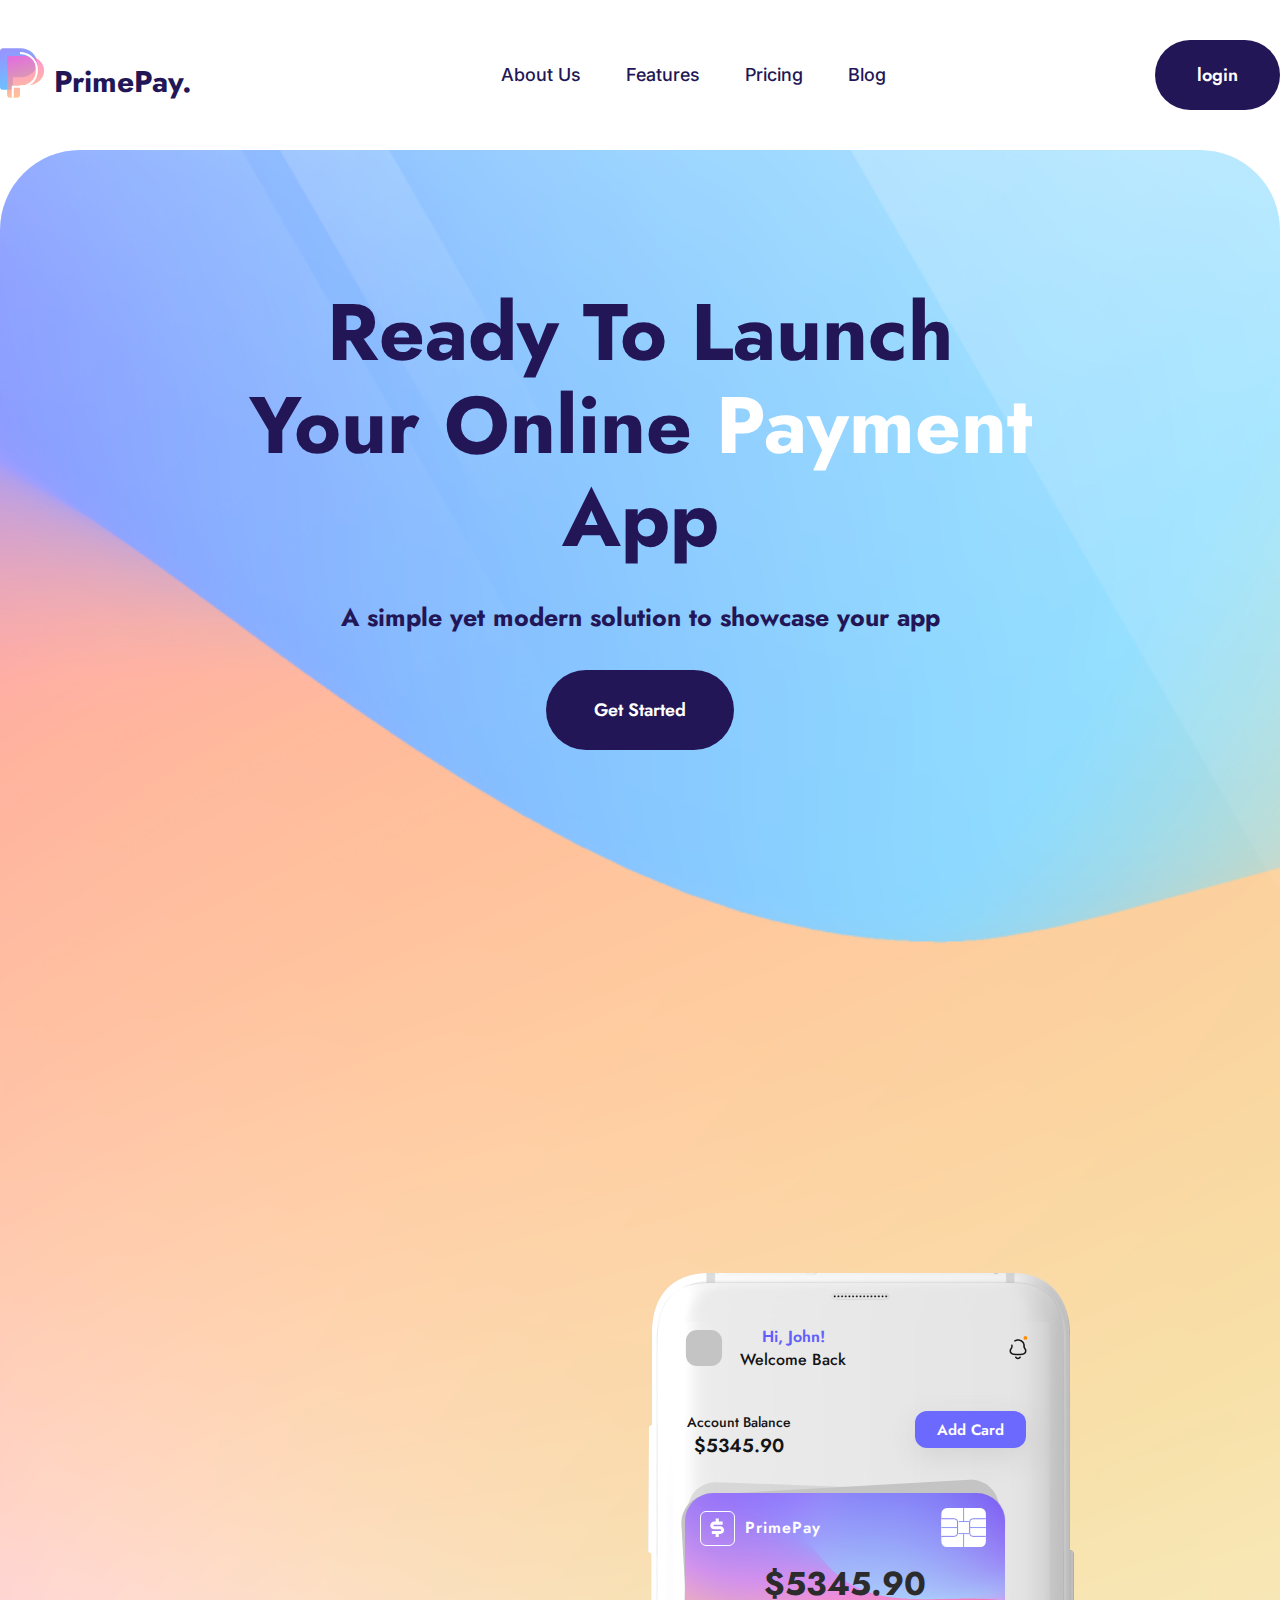
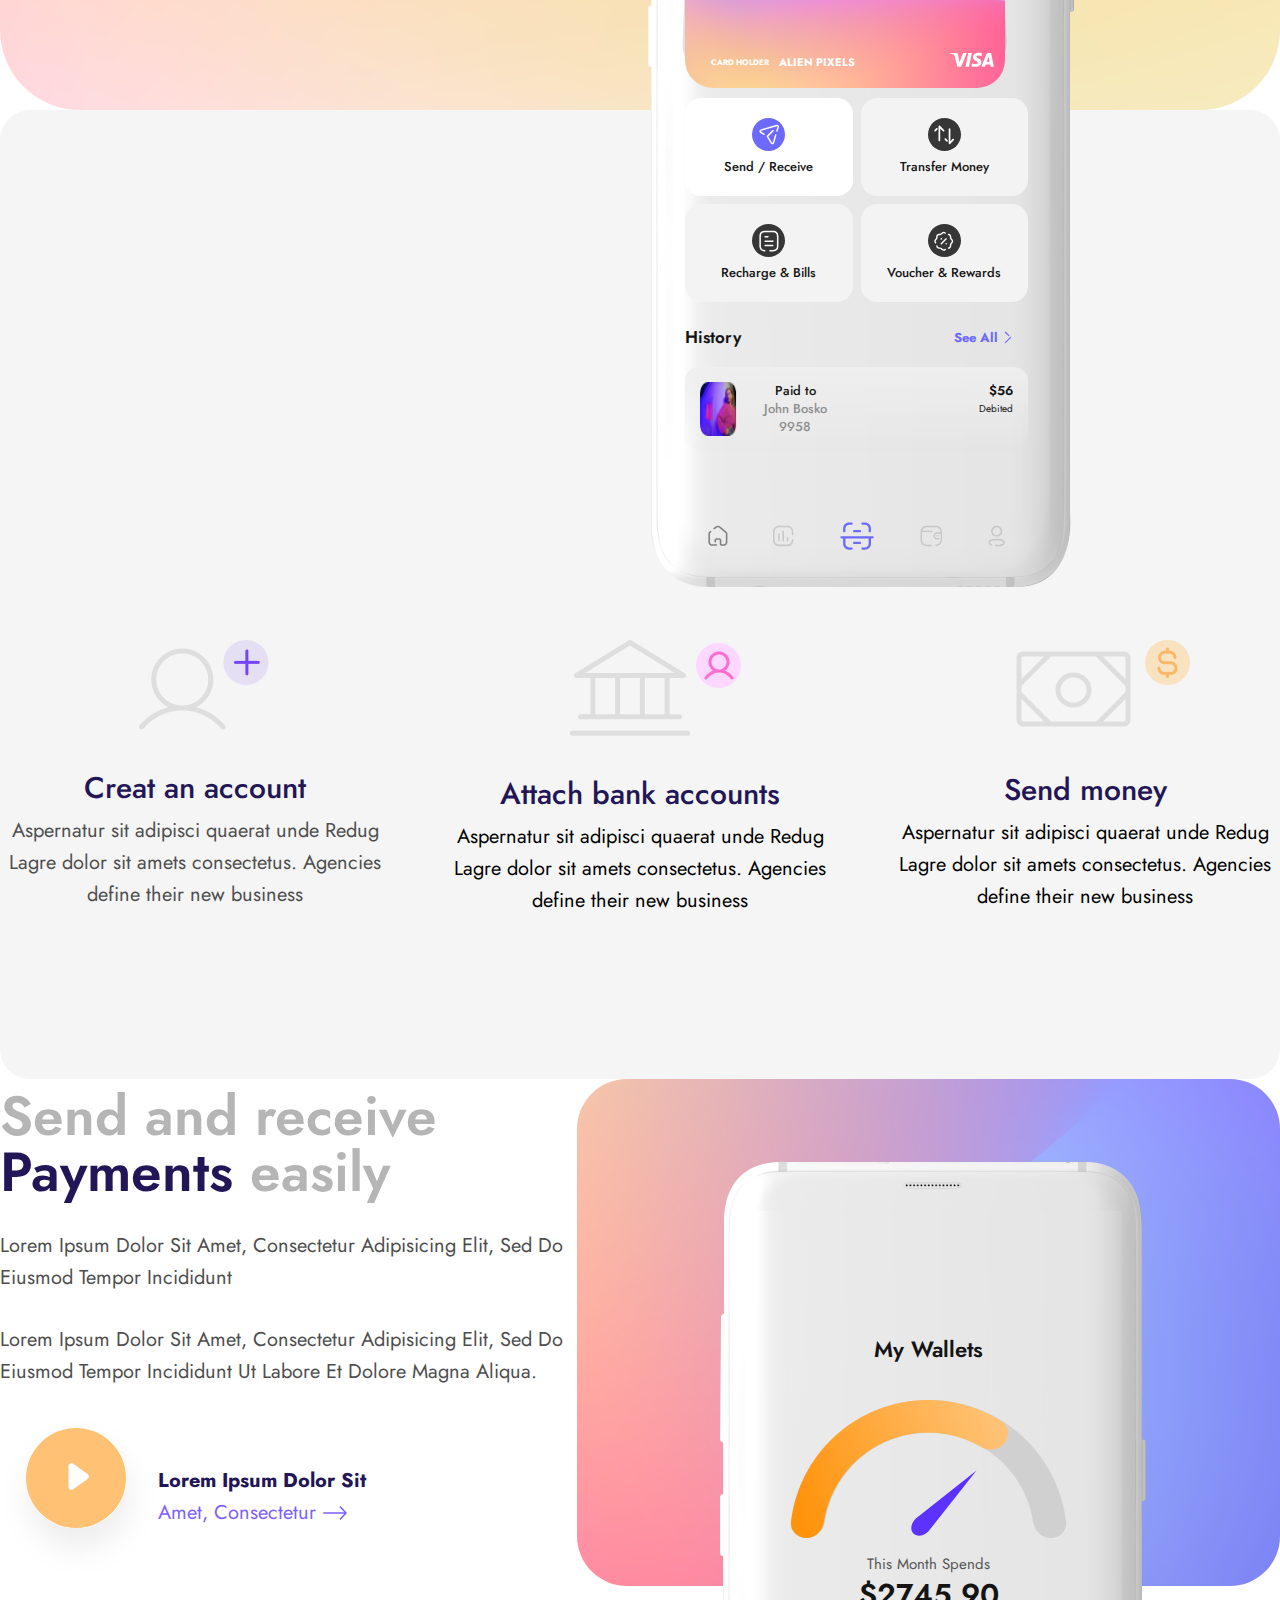
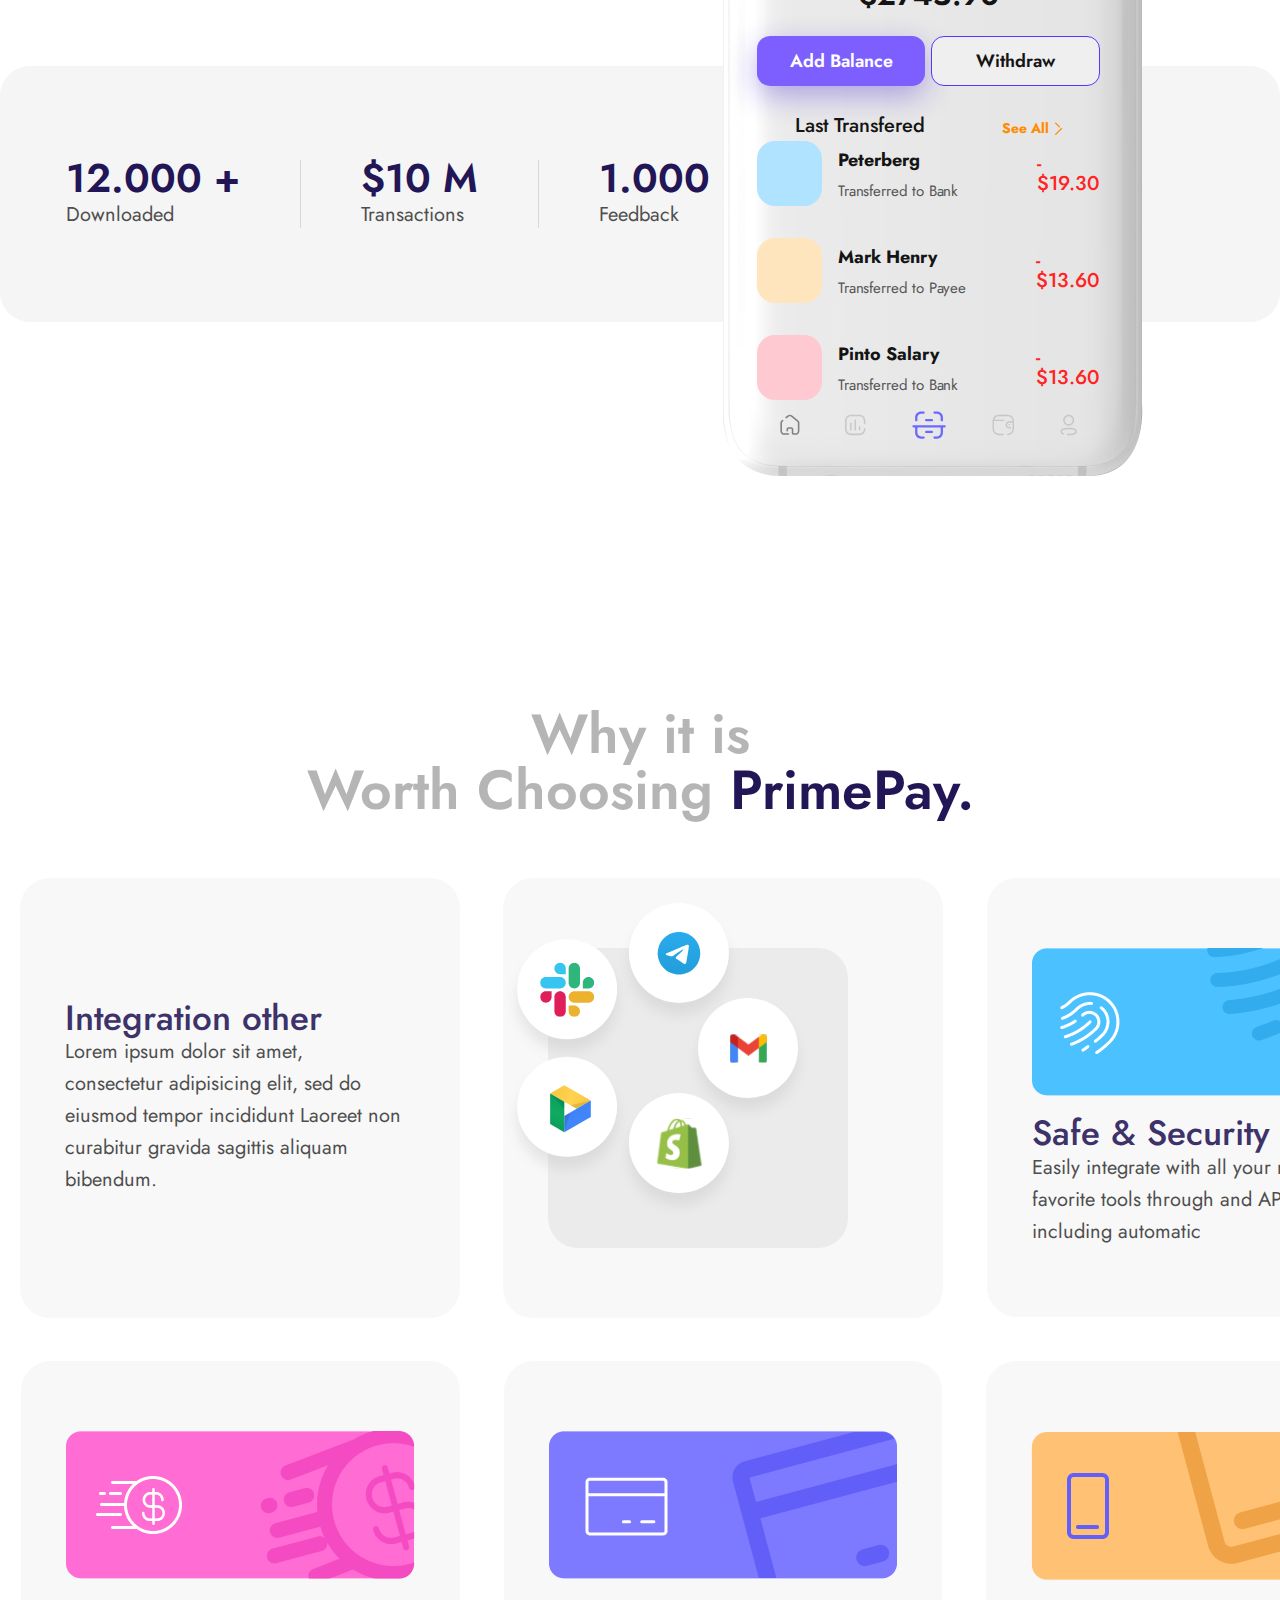
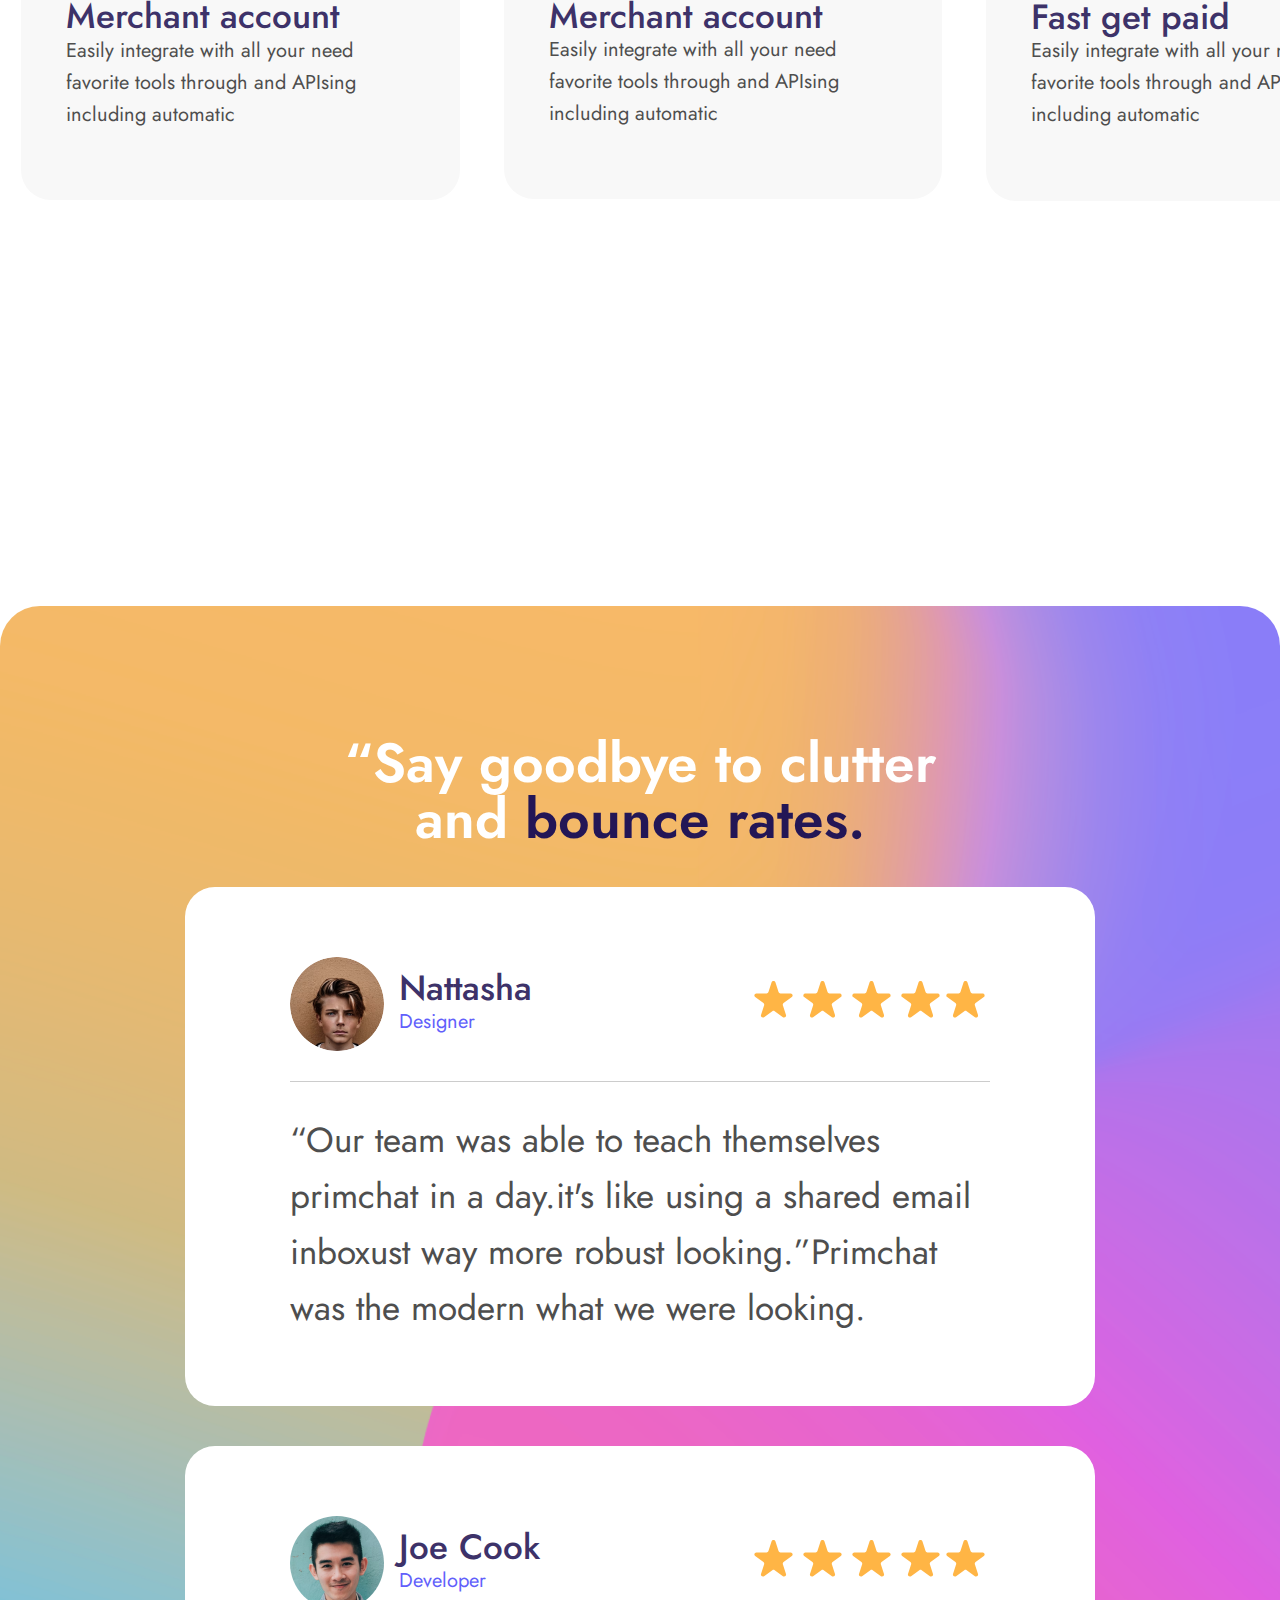
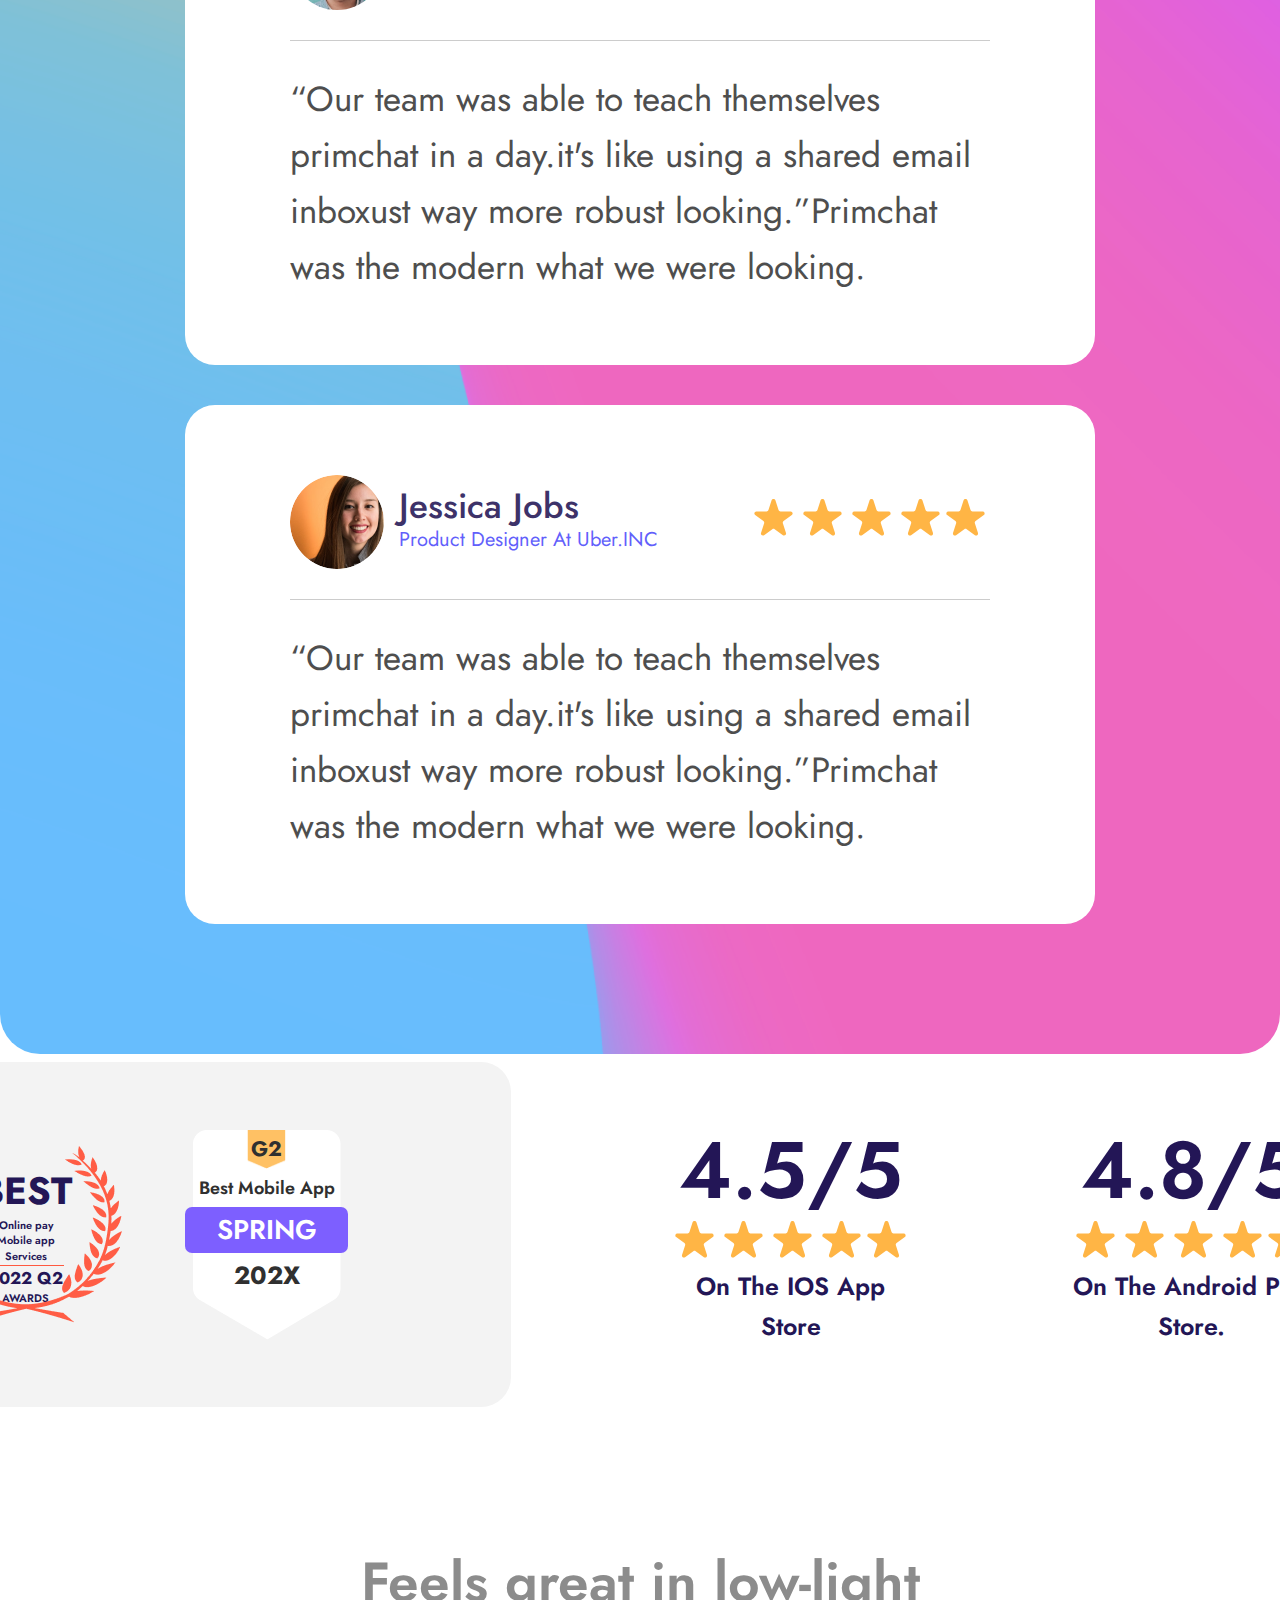
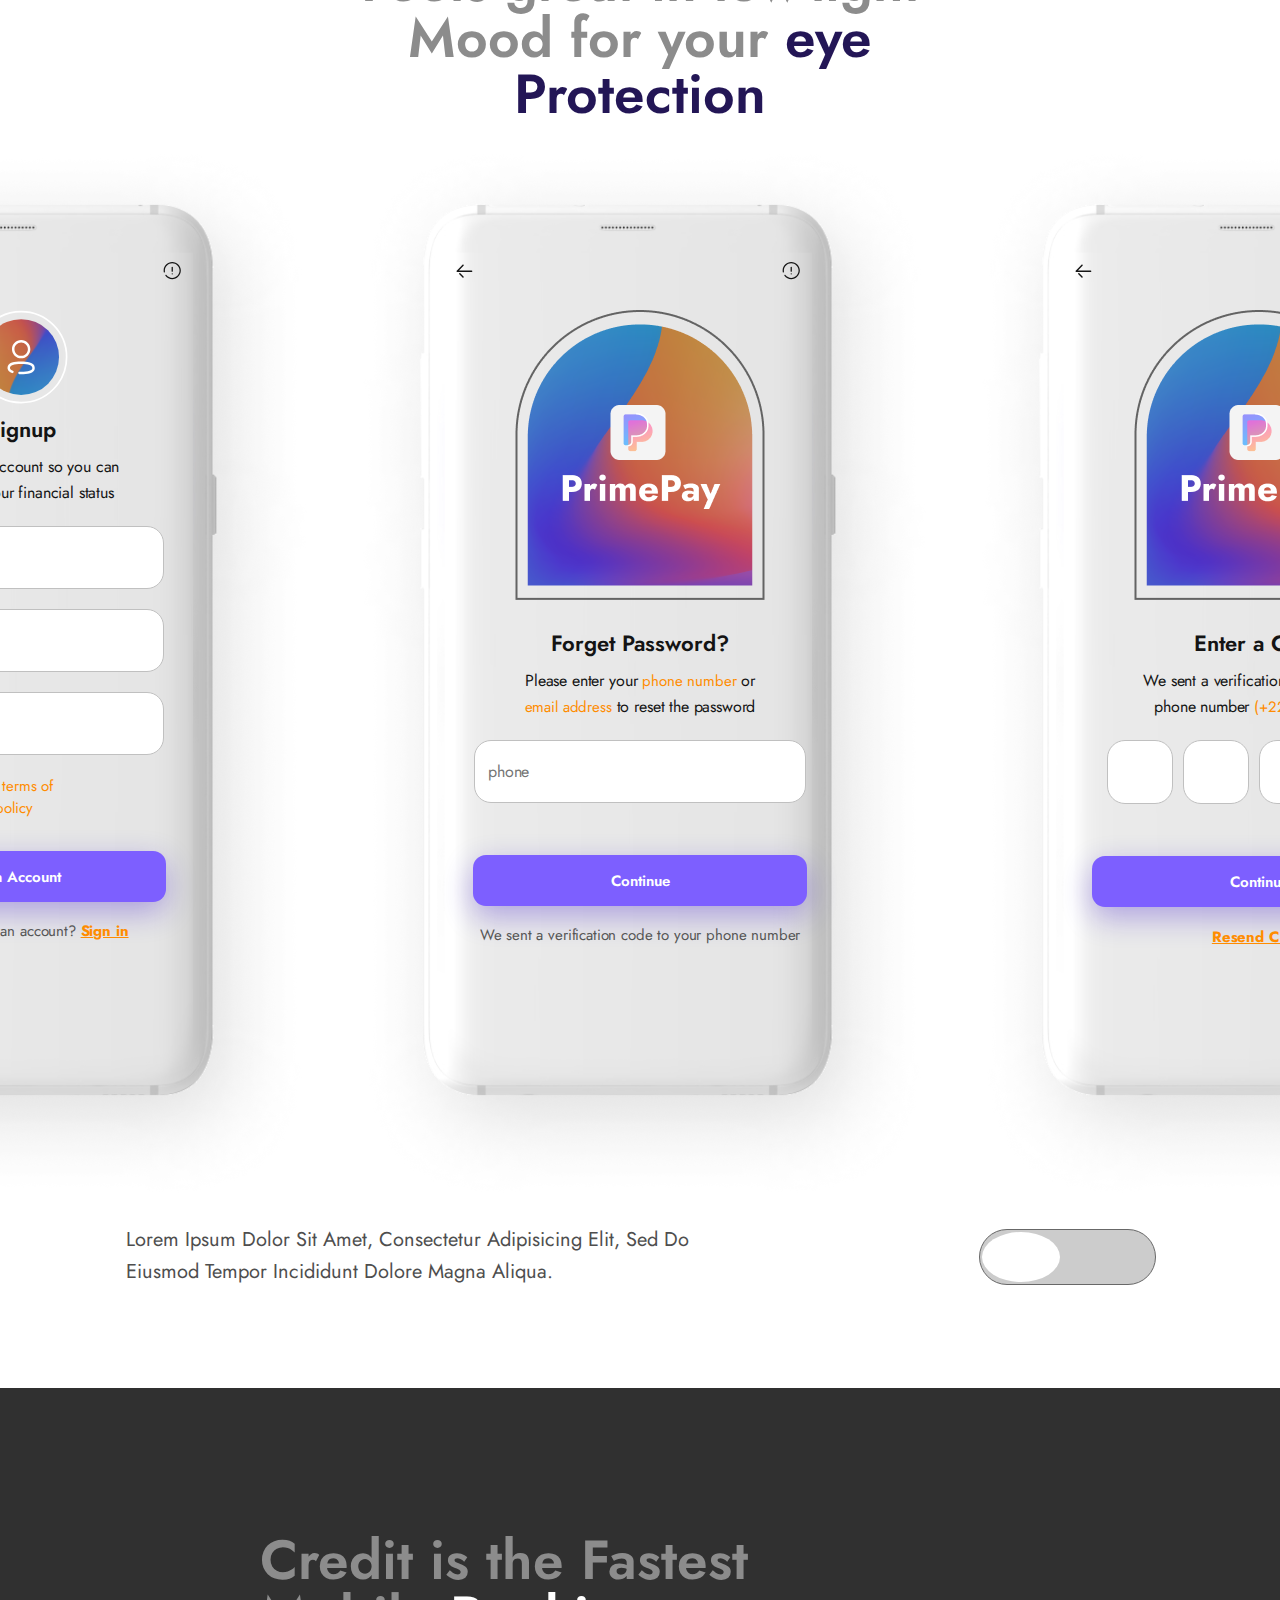
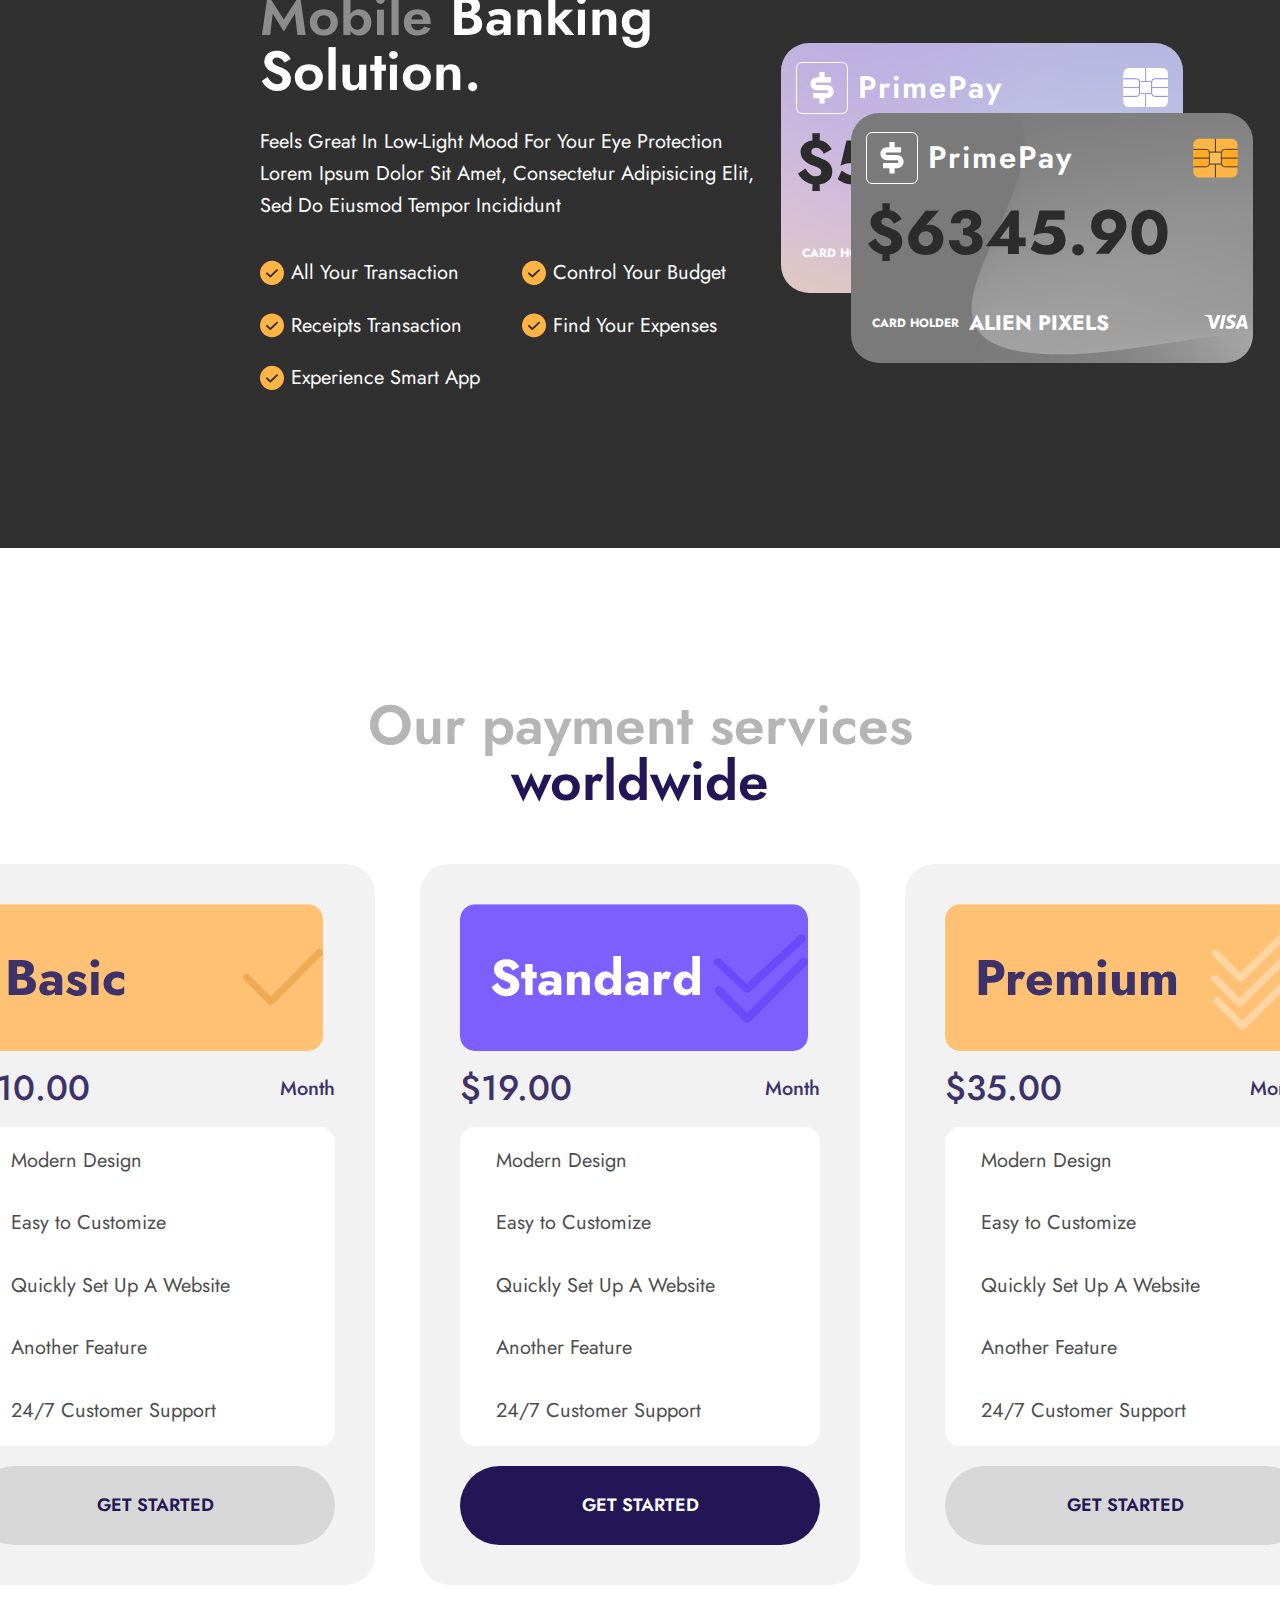
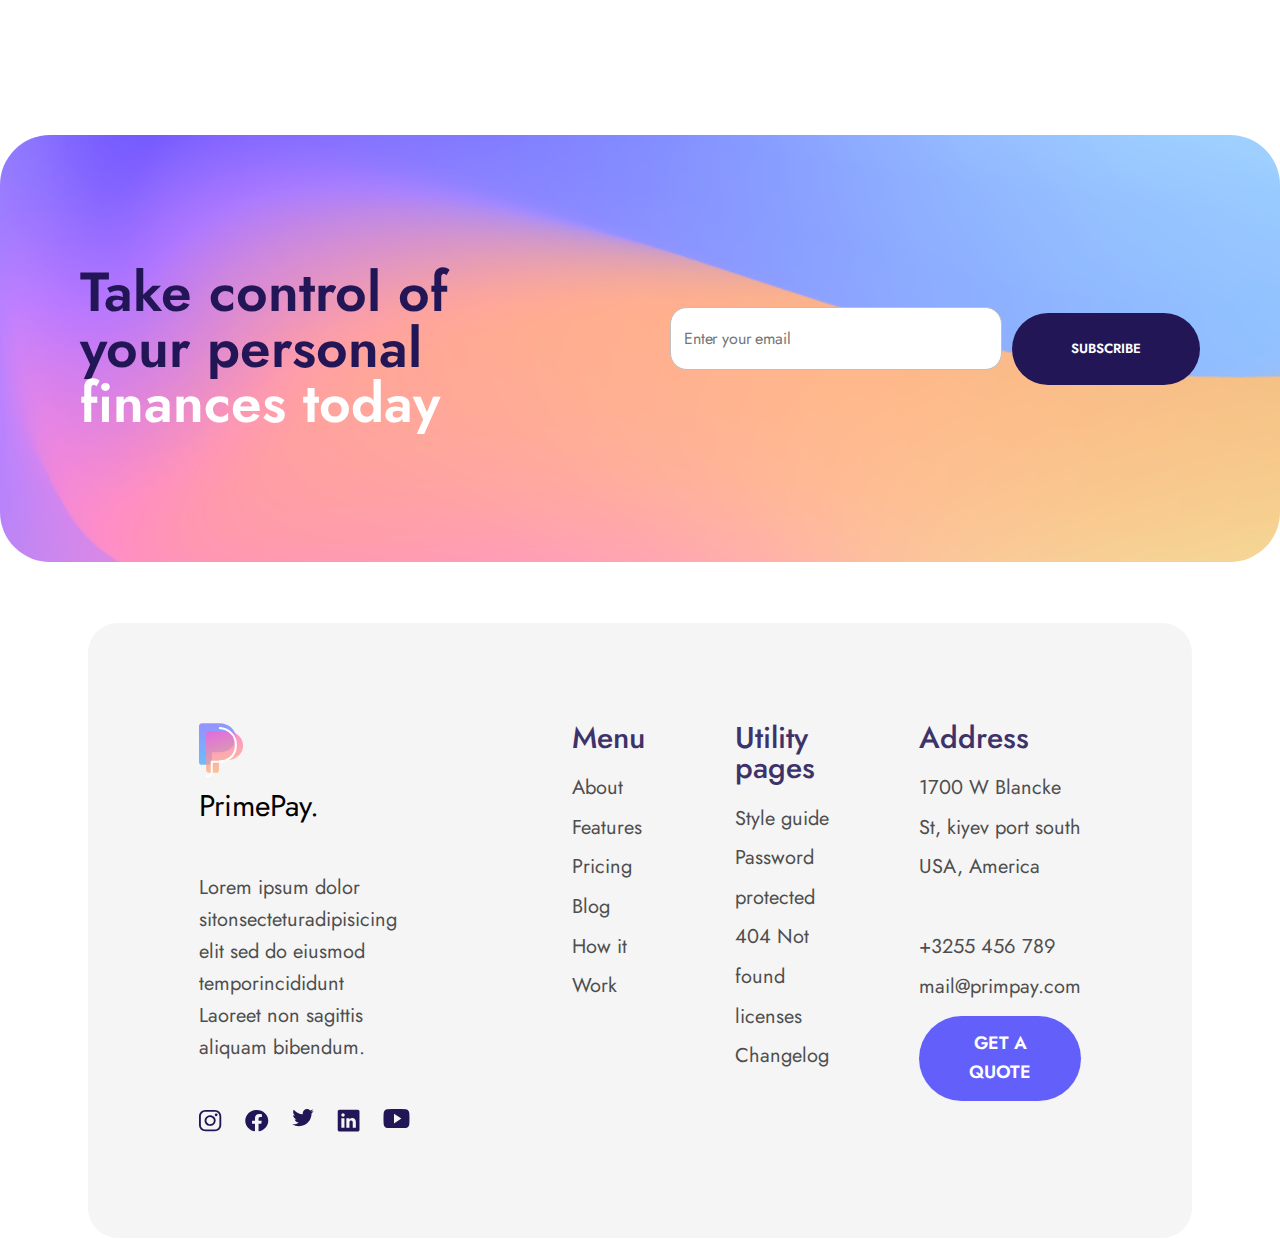
==== index.html @ 5850c101 "update website" ====
<!DOCTYPE html>
<html lang="en">
<head>
    <meta charset="UTF-8">
    <title>Title</title>
    <link href="assert/css/styleguide.css" rel="stylesheet">
    <link href="assert/css/default.css" rel="stylesheet">
    <link href="assert/css/button.css" rel="stylesheet">

    <link href="https://fonts.googleapis.com/css2?family=Jost:ital,wght@0,200;0,300;0,400;0,600;1,500&family=Open+Sans&display=swap"
          rel="stylesheet">
    <link href="https://fonts.googleapis.com/css2?family=Inter:wght@200;300;400;500;600&family=Jost:ital,wght@0,200;0,300;0,400;0,600;1,500&family=Open+Sans&display=swap"
          rel="stylesheet">
</head>
<body>

<header-labs></header-labs>
<main>
    <div class="section-start wrap-container wrap-container_lg">
        <p class="section-start-title margin_auto color_primary text_bold">Ready To Launch Your Online <span
                class="color_light">Payment</span> App</p>
        <p class="section-start-info color_primary text_bold">A simple yet modern solution to showcase your app</p>
        <button class="button_primary button_lg">Get Started</button>

        <widget-phone class="relative left_625 top_500">
            <div class="telephone-logo">
                <div class="telephone-logo-icon">
                    <img src="assert/img/User.svg">
                    <p class="telephone-name"><span class="title">Hi, John!</span>
                        <span
                                class="subtitle"> Welcome Back</span></p>
                </div>
                <img src="assert/img/Notify.svg">
            </div>
            <div class="balance">
                <div class="acc">
                    <p class="balance-name">Account Balance</p>
                    <p class="price">$5345.90</p>
                </div>
                <button class="acc-button">Add Card</button>
            </div>
            <div class="card">
                <div class="card1"></div>
                <div class="card2"></div>
                <div class="card-prime-pay">
                    <div class="logo-card">
                        <div class="logo-card-active">
                            <div class="logo-card-border">
                                <img class="money-dollar" src="assert/img/Dollar.svg">
                            </div>
                            <p class="card-name">PrimePay</p>
                        </div>
                        <img src="assert/img/Chip.svg">
                    </div>

                    <div class="check">
                        <p class="check-money">$5345.90</p>
                    </div>
                    <div class="card-info">
                        <div class="person">
                            <p class="card-holder">Card holder</p>
                            <p class="name">Alien Pixels</p>
                        </div>
                        <div>
                            <img src="assert/img/Logo1.svg">
                        </div>
                    </div>

                </div>
            </div>
            <div class="phone-container-action gap_8 grid">
                <div class="phone-container-action-item phone-container-action-item_active flex-column gap_7 padding_20 ">
                    <div class="phone-container-action-item-icon-wrap phone-container-action-item-icon-wrap_active">
                        <img class="phone-container-action-item-icon" src="assert/img/Icon1.svg">
                    </div>
                    <p class="phone-container-action-item-label">Send / Receive</p>
                </div>
                <div class="phone-container-action-item flex-column gap_7 padding_20">
                    <div class="phone-container-action-item-icon-wrap">
                        <img class="phone-container-action-item-icon" src="assert/img/Icon2.svg">
                    </div>
                    <p class="phone-container-action-item-label">Transfer Money</p>
                </div>
                <div class="phone-container-action-item flex-column gap_7 padding_20">
                    <div class="phone-container-action-item-icon-wrap">
                        <img class="phone-container-action-item-icon" src="assert/img/Icon3.svg">
                    </div>
                    <p class="phone-container-action-item-label">Recharge & Bills</p>
                </div>
                <div class="phone-container-action-item flex-column gap_7 padding_20">
                    <div class="phone-container-action-item-icon-wrap">
                        <img class="phone-container-action-item-icon" src="assert/img/Icon4.svg">
                    </div>
                    <p class="phone-container-action-item-label">Voucher & Rewards</p>
                </div>
            </div>
            <div class="history">
                <p class="history-title">History</p>
                <a class="history-side-label" href="#">
                    <p class="history-side-label-text">See All</p>
                    <img src="assert/img/Icon5.svg">
                </a>
            </div>
            <div class="transaction">
                <div class="transaction-list">
                    <div class="transaction-list-info">
                        <img class="transaction-list-info-ico" src="assert/img/infopay.png">
                        <div>
                            <p class="transaction-list-info-pay">Paid to</p>
                            <p class="transaction-list-info-name">John Bosko 9958</p>
                        </div>
                    </div>
                    <div class="transaction-list-pay">
                        <p class="transaction-list-pay-money">$56</p>
                        <p class="transaction-list-pay-debited">Debited</p>
                    </div>
                </div>

            </div>
        </widget-phone>

        <div class="HIDE">
            <div class="money">
                <img src="assert/img/money.png">
            </div>
            <div class="money-card">
                <img src="assert/img/Icon1.png">
            </div>
            <div class="money-card-message">
                <img src="assert/img/Icon2.png">
            </div>

            <div class="telephone">


                <div class="phone-menu">
                    <a class="phone-menu-icon" href="#">
                        <img class="icon" src="assert/img/Icon10.svg">
                    </a>
                    <a class="phone-menu-icon" href="#">
                        <img class="icon" src="assert/img/Icon9.svg">
                    </a>
                    <a class="phone-menu-icon" href="#">
                        <img class="icon" src="assert/img/Icon8.svg">
                    </a>
                    <a class="phone-menu-icon" href="#">
                        <img class="icon" src="assert/img/Icon7.svg">
                    </a>
                    <a class="phone-menu-icon" href="#">
                        <img class="icon" src="assert/img/Icon6.svg">
                    </a>

                </div>
            </div>
        </div>

    </div>
    <div class="section-how-we-work wrap-container wrap-container_lg flex gap_55">
        <div class="section-how-we-work-card">
            <img alt="card-icon" src="assert/img/Icon3.png">
            <p class="section-how-we-work-card-title color_primary">Creat an account</p>
            <p class="section-how-we-work-card-info color_gray">Aspernatur sit adipisci quaerat unde Redug Lagre dolor
                sit amets consectetus. Agencies
                define their new
                business</p>
        </div>
        <div class="section-how-we-work-card">
            <img alt="card-icon" src="assert/img/Icon4.png">
            <p class="section-how-we-work-card-title color_primary">Attach bank accounts</p>
            <p class="section-how-we-work-card-info">Aspernatur sit adipisci quaerat unde Redug Lagre dolor sit amets
                consectetus. Agencies
                define their new
                business</p>
        </div>
        <div class="section-how-we-work-card">
            <img alt="card-icon" src="assert/img/Icon5.png">
            <p class="section-how-we-work-card-title color_primary">Send money</p>
            <p class="section-how-we-work-card-info">Aspernatur sit adipisci quaerat unde Redug Lagre dolor sit amets
                consectetus. Agencies
                define their new
                business</p>
        </div>
    </div>


    <div class="content">
        <div class="content-text">
            <p class="context-logo">
                Send and receive <span class="title1">Payments </span> easily
            </p>
            <p class="content-info1">
                Lorem ipsum dolor sit amet, consectetur adipisicing elit, sed do eiusmod tempor incididunt
            </p>
            <p class="content-info1">
                Lorem ipsum dolor sit amet, consectetur adipisicing elit, sed do eiusmod tempor incididunt ut labore et
                dolore magna aliqua.
            </p>
            <div class="content-video">
                <img src="assert/img/PlayButton.svg">
                <div class="content-video-text">
                    <p class="content-video-logo">Lorem ipsum dolor sit</p>
                    <a class="content-video-go" href="#">Amet, consectetur
                        <img src="assert/img/Vector.svg">
                    </a>
                </div>
            </div>


        </div>
        <div class="content-bg">
            <img class="content-bg-fon" src="assert/img/Photo.png">
            <widget-phone class="absolute top_60">
                <p class="telephone1-logo">My Wallets</p>
                <div class="schedule">
                    <img class="graph-bottom" src="assert/img/Ellipse1.png">
                    <img class="graph-top" src="assert/img/Ellipse2.png">
                    <img class="graph-arrow" src="assert/img/Ellipse3.svg">

                </div>
                <div class="text-schedule">
                    <p class="schedule-logo">This Month Spends</p>
                    <p class="schedule-money">$2745.90</p>
                </div>
                <div class="schedule-button">
                    <button class="transfer">Add Balance</button>
                    <button class="refund">Withdraw</button>
                </div>
                <div class="history1">
                    <p class="history-title1">Last Transfered</p>
                    <a class="history-side-label1" href="#">
                        <p class="history-side-label-text1">See All</p>
                        <img src="assert/img/Icon12.svg">
                    </a>
                </div>
                <div class="flex-column gap_32">
                    <widget-phone-transfer color="#AFE3FF" price="- $19.30" target="Peterberg"
                                           type="Transferred to Bank"></widget-phone-transfer>
                    <widget-phone-transfer color="#FFE5BD" price="- $13.60" target="Mark Henry"
                                           type="Transferred to  Payee"></widget-phone-transfer>
                    <widget-phone-transfer color="#FFC9D2" price="- $13.60" target="Pinto Salary"
                                           type="Transferred to Bank"></widget-phone-transfer>
                </div>
            </widget-phone>


        </div>

    </div>
    <div class="leveling">
        <div class="info-player">
            <div class="info-player-number">
                <p class="downloaded">12.000 +</p>
                <p class="downloaded-info">Downloaded</p>
            </div>
            <div class="vl"></div>
            <div class="info-player-number">
                <p class="downloaded">$10 M</p>
                <p class="downloaded-info">Transactions</p>
            </div>
            <div class="vl"></div>
            <div class="info-player-number">
                <p class="downloaded">1.000 +</p>
                <p class="downloaded-info">Feedback</p>
            </div>
        </div>
    </div>
    <div class="answers">
        <p class="answers-logo">Why it is <br>Worth Choosing <span class="title1"> PrimePay.</span></p>
        <div class="container1">
            <div class="container1-block">
                <p class="container1-block1-logo text_lg">Integration other</p>
                <p class="container1-block1-text">Lorem ipsum dolor sit amet, consectetur adipisicing elit, sed do
                    eiusmod
                    tempor incididunt Laoreet non curabitur gravida sagittis aliquam bibendum.</p>
            </div>
            <div class="container1-block">
                <div class="circular-menu">
                    <a class="circular-menu-item" href="#"><img src="assert/img/mail.svg"></a>
                    <a class="circular-menu-item" href="#"><img src="assert/img/playmarket.svg"></a>
                    <a class="circular-menu-item" href="#"><img src="assert/img/google.svg"></a>
                    <a class="circular-menu-item" href="#"><img src="assert/img/slack.svg"></a>
                    <a class="circular-menu-item" href="#"><img src="assert/img/telegram.svg"></a>
                </div>
            </div>

            <worth-primepay name="Safe & Security" text="Easily integrate with all your need favorite tools through and
                        APIsing
                        including automatic" img="assert/img/Image1.png"></worth-primepay>
            <worth-primepay name="Merchant account" text="Easily integrate with all your need favorite tools through and
                        APIsing
                        including automatic"  img="assert/img/Image2.png"></worth-primepay>
            <worth-primepay name="Merchant account" text="Easily integrate with all your need favorite tools through and
                        APIsing
                        including automatic"  img="assert/img/Image3.png"></worth-primepay>

            <worth-primepay name="Fast get paid" text="Easily integrate with all your need favorite tools through and
                        APIsing
                        including automatic"  img="assert/img/Image4.png"></worth-primepay>
        </div>
    </div>

    <div class="testimonial">
        <p class="testimonial-text">“Say goodbye to clutter and <span class="title1">bounce rates.</span></p>
        <widget-comment fam="Designer" name="Nattasha" img="assert/img/avatar1.png"
                 text="“Our team was able to teach themselves primchat in a day.it's like using a shared email inboxust way more robust looking.”Primchat was the modern what we were looking."></widget-comment>
        <widget-comment fam="Developer" name="Joe Cook" img="assert/img/avatar2.png"
                 text="“Our team was able to teach themselves primchat in a day.it's like using a shared email inboxust way more robust looking.”Primchat was the modern what we were looking."></widget-comment>
        <widget-comment fam="Product Designer at Uber.INC" name="Jessica Jobs" img="assert/img/avatar3.png"
                 text="“Our team was able to teach themselves primchat in a day.it's like using a shared email inboxust way more robust looking.”Primchat was the modern what we were looking."></widget-comment>
    </div>
    <div class="awards-star1">
        <div class="awards1">
            <div class="awards-star-best">
                <img class="awards-img1" src="assert/img/awards.png">

                <p class="awards-text-logo">Best</p>
                <p class="awards-text-info">Online pay <br> Mobile app Services</p>
                <div class="horizontal-line-awards"></div>
                <p class="awards-best">2022 Q2 </p>
                <p class="awards-best-year">Awards</p>
            </div>
            <div class="awards2">
                <img class="awards-img2" src="assert/img/awards-star.png">
                <div class="awards-text-position">
                    <div class="awards-img-position">
                        <img class="low-awards-star-img" src="assert/img/low-awards-star.png">
                        <p class="low-awards-star-text">G2</p>
                    </div>

                    <p class="awards-text">Best Mobile app</p>
                    <button class="awards-button">Spring</button>
                    <p class="awards-year">202X</p>
                </div>

            </div>
        </div>
        <div class="awards-star1">
            <div class="awards-rating1">
                <p class="rating">4.5/5</p>
                <img src="assert/img/star.svg">
                <p class="for-phone">On the iOS App Store</p>
            </div>
            <div class="awards-rating1">
                <p class="rating">4.8/5</p>
                <img src="assert/img/star.svg">
                <p class="for-phone">On the Android Play Store.</p>
            </div>
        </div>

    </div>

    <div class="registration">

        <p class="registration-logo">Feels great in low-light Mood for your <span class="title1">eye Protection</span>
        </p>
        <div class="registration-main">
            <div class="telephone2">
                <div class="telephone2-header">
                    <img src="assert/img/back-arrow.svg">
                    <img src="assert/img/help.svg">
                </div>
                <div class="telephone2-logo">
                    <img class="telephone2-logo-photo" src="assert/img/registration-logo.svg">
                    <p class="telephone2-logo-name">Signup</p>
                    <p class="telephone2-logo-text">Create an account so you can manage your financial status</p>
                </div>
                <div class="registration-container">
                    <input class="registration-password" id="username" name="username" required type="text" placeholder="Username">
                </div>

                <div class="registration-container">
                    <input class="registration-password" id="email" name="email" required type="email" placeholder="Email id">
                </div>

                <div class="registration-container">
                    <input class="registration-password" id="password" name="password" required type="password" placeholder="Password">
                </div>
                <div class="check-mark">

                    <div>
                        <label class = "widget-checkbox">
                            <input class="" type="checkbox">
                        </label>
                    </div>

                    <p class="checkbox-text">I hereby agree to the <span class="title2"> terms of services </span>and
                        <span
                                class="title2">privacy policy</span></p>
                </div>
                <button class="registration-button">Create an Account</button>
                <p class="registration-acc">Already have an account? <span class="title3">Sign in</span></p>
            </div>
            <div class="telephone2">
                <div class="telephone2-header">
                    <img src="assert/img/back-arrow.svg">
                    <img src="assert/img/help.svg">
                </div>
                <div class="registration-position">
                    <div class="registration-prime">
                        <img src="assert/img/registration-primepay.png">
                    </div>

                    <div class="telephone2-logo">
                        <p class="telephone2-logo-name">Forget Password?</p>
                        <p class="telephone2-logo-text">Please enter your <span class="title2"> phone number</span> or
                            <span
                                    class="title2">email address</span> to reset the password</p>
                    </div>
                    <div class="registration-container">
                        <input class="registration-password" id="phone" name="tel" required type="tel"  placeholder="phone">
                    </div>
                    <button class="registration-button">Continue</button>
                    <div class="registration-acc1-text">
                        <p class="registration-acc1">We sent a verification code to your phone
                            number</p>
                    </div>

                </div>


            </div>
            <div class="telephone2">
                <div class="telephone2-header">
                    <img src="assert/img/back-arrow.svg">
                    <img src="assert/img/help.svg">
                </div>
                <div class="registration-position">
                    <div class="registration-prime">
                        <img src="assert/img/registration-primepay.png">
                    </div>

                    <div class="telephone2-logo">
                        <p class="telephone2-logo-name">Enter a Code</p>
                        <p class="telephone2-logo-text">We sent a verification code to your phone number <span
                                class="title2"> (+22) 123 546...</span>
                    </div>
                    <div class="code-input-container">
                        <input class="code-input" maxlength="1" size="1" type="text">
                        <input class="code-input" maxlength="1" size="1" type="text">
                        <input class="code-input" maxlength="1" size="1" type="text">
                        <input class="code-input" maxlength="1" size="1" type="text">
                    </div>
                    <button class="registration-button">Continue</button>
                    <div class="registration-acc1-text">
                        <p><span class="title3">Resend Code</span></p>
                    </div>
                </div>

            </div>
        </div>
        <div class="registration-footer">
            <p class="registration-footer-text">Lorem ipsum dolor sit amet, consectetur adipisicing elit, sed do eiusmod
                tempor incididunt dolore magna aliqua.</p>
            <div class="theme-switch">
                <input id="theme-toggle" type="checkbox">
                <label for="theme-toggle"></label>
            </div>
        </div>
    </div>
    <div class="creat-card-main">

        <div class="creat-card-info">
            <p class="creat-card-info-logo">Credit is the Fastest Mobile<span class="creat-card-logo-name"> Banking Solution.</span>
            </p>
            <p class="creat-card-logo-text">Feels great in low-light Mood for your eye Protection Lorem ipsum dolor sit
                amet, consectetur adipisicing elit, sed do eiusmod tempor incididunt</p>
            <div class="card-info-like">
                <p class="card-info-like-text"><img src="./assert/img/like.svg"/>All your transaction </p>
                <p class="card-info-like-text"><img src="assert/img/like.svg"/>Control your Budget </p>
                <p class="card-info-like-text"><img src="assert/img/like.svg"/>Receipts transaction</p>
                <p class="card-info-like-text"><img src="assert/img/like.svg"/>Find your expenses</p>
                <p class="card-info-like-text"><img src="assert/img/like.svg"/>Experience Smart App</p>

            </div>
        </div>
        <div class="card-info-balance">
            <div class="card4">
                <div class="card-prime-pay1">
                    <div class="logo-card">
                        <div class="logo-card-active">
                            <div class="logo-card-border1">
                                <img class="money-dollar1" src="assert/img/Dollar.svg">
                            </div>
                            <p class="card-name1">PrimePay</p>
                        </div>
                        <img src="assert/img/Chip.svg">
                    </div>

                    <div class="check">
                        <p class="check-money1">$5345.90</p>
                    </div>
                    <div class="card-info">
                        <div class="person">
                            <p class="card-holder1">Card holder</p>
                            <p class="name1">Alien Pixels</p>
                        </div>
                        <div>
                            <img src="assert/img/Logo1.svg">
                        </div>
                    </div>

                </div>
            </div>
            <div class="card3">
                <div class="card-prime-pay2">
                    <div class="logo-card">
                        <div class="logo-card-active">
                            <div class="logo-card-border1">
                                <img class="money-dollar1" src="assert/img/Dollar.svg">
                            </div>
                            <p class="card-name1">PrimePay</p>
                        </div>
                        <img class="card-chip" src="assert/img/chip2.svg">
                    </div>

                    <div class="check">
                        <p class="check-money1">$6345.90</p>
                    </div>
                    <div class="card-info">
                        <div class="person">
                            <p class="card-holder1">Card holder</p>
                            <p class="name1">Alien Pixels</p>
                        </div>
                        <div>
                            <img src="assert/img/Logo1.svg">
                        </div>
                    </div>

                </div>
            </div>
        </div>

    </div>
    <div class="pricing">
        <p class="pricing-logo">Our payment services <span class="title1">worldwide</span></p>
        <div class="choice-pricing">
            <div class="mode">
                <div class="mode-logo">
                    <p class="mode-logo-text">Basic</p>
                    <img src="assert/img/tic1.svg">
                </div>
                <div class="mode-price">
                    <p class="mode-cost">$10.00</p>
                    <p class="mode-term">Month</p>
                </div>
                <div class="mode-catalog">
                    <p class="mode-catalog-text">Modern Design</p>
                    <p class="mode-catalog-text">Easy to Customize</p>
                    <p class="mode-catalog-text">Quickly Set Up A Website</p>
                    <p class="mode-catalog-text">Another Feature</p>
                    <p class="mode-catalog-text">24/7 Customer Support</p>
                </div>
                <button class="mode-pricing-button">Get Started</button>
            </div>
            <div class="mode">
                <div class="mode-logo1">
                    <p class="mode-logo-text2">Standard</p>

                    <img src="assert/img/tic2.svg">


                </div>
                <div class="mode-price">
                    <p class="mode-cost">$19.00</p>
                    <p class="mode-term">Month</p>
                </div>
                <div class="mode-catalog">
                    <p class="mode-catalog-text">Modern Design</p>
                    <p class="mode-catalog-text">Easy to Customize</p>
                    <p class="mode-catalog-text">Quickly Set Up A Website</p>
                    <p class="mode-catalog-text">Another Feature</p>
                    <p class="mode-catalog-text">24/7 Customer Support</p>
                </div>
                <button class="mode-pricing-button2">Get Started</button>
            </div>
            <div class="mode">
                <div class="mode-logo">
                    <p class="mode-logo-text">Premium</p>

                    <img src="assert/img/tic3.svg">


                </div>
                <div class="mode-price">
                    <p class="mode-cost">$35.00</p>
                    <p class="mode-term">Month</p>
                </div>
                <div class="mode-catalog">
                    <p class="mode-catalog-text">Modern Design</p>
                    <p class="mode-catalog-text">Easy to Customize</p>
                    <p class="mode-catalog-text">Quickly Set Up A Website</p>
                    <p class="mode-catalog-text">Another Feature</p>
                    <p class="mode-catalog-text">24/7 Customer Support</p>
                </div>
                <button class="mode-pricing-button">Get Started</button>
            </div>
        </div>
    </div>
</main>
<email-labs></email-labs>
<footer-labs></footer-labs>

<script src="index.js"></script>
<script src="./assert/js/footer.js"></script>
<script src="./assert/js/email.js"></script>
<script src="./assert/js/header.js"></script>
<script src="./assert/js/phone-component.js"></script>
<script src="./assert/js/phone-transfer-component.js"></script>
<script src="./assert/js/comment.js"></script>
<script src="./assert/js/worth-PrimePay.js"></script>
</body>
</html>
---- assert/css/styleguide.css ----
.header {
    justify-content: space-between;
    align-items: center;
    padding: 40px 0;
}
.logo {
    align-items: end;
}
.menu-label {
    color: var(--primary-color);
    font-size: 18px;
    font-weight: 500;
    line-height: 160%;
    padding: 10px;
}
.section-start {
    border-radius: 80px;
    text-align: center;
    background-image: url('../img/Background.png');
    background-size: cover;
    background-position: center;
    background-repeat: no-repeat;
    padding: 136px 0 0 0 ;
}
.section-start-title {
    font-size: 80px;
    line-height: 116.7%;
    max-width: 796px;
}
.section-start-info {
    padding: 33px 0;
    font-size: 25px;
    line-height: 160%;
}
.section-how-we-work {

    justify-content: center;
    background-color: var(--background-color);
    padding: 530px 0 162px 0 ;
    border-radius: 30px;
}
.section-how-we-work-card {
    width: 430px;
    text-align: center;
}
.section-how-we-work-card-title {
    font-size: 30px;
    font-weight: 500;
    line-height: 133.2%;
    padding: 32px 0 7px 0;
}
.section-how-we-work-card-info {
    font-size: 20px;
    font-weight: 400;
    line-height: 160%;
}
.phone-container-action {
    margin-top: 10px;
    grid-template-columns: repeat(2, 1fr);
    grid-template-rows: repeat(2, 1fr);
}
.phone-container-action-item {
    border-radius: 16px;
    background: #F3F3F3;
    align-items: center;
}
.phone-container-action-item_active {
    background-color: white;
}
.phone-container-action-item-icon {
    position: relative;
    width: 20px;
}
.phone-container-action-item-icon-wrap {
    width: 33px;
    aspect-ratio: 1 / 1;
    display: flex;
    align-items: center;
    justify-content: center;
    border-radius: 50%;
    background-color: #363636;
}
.phone-container-action-item-icon-wrap_active {
    background-color: #6C69FF;
}
.phone-container-action-item-label {
    color: #141414;
    font-size: 13px;
    font-weight: 500;
    line-height: 18px;
}

.phone-transfer-component {
    grid-template-columns: min-content 1fr min-content;
    align-items: center;
}
.phone-transfer-component-icon {
    height: 65px;
    aspect-ratio: 1/1;
    border-radius: 18px;
}
.phone-transfer-component-info-title {
    font-size: 18px;
    line-height: 35px;
}
.phone-transfer-component-info-label{
    color: #555;
    font-size: 15px;
    font-weight: 400;
    line-height: 26px;
    letter-spacing: -0.15px;
    white-space: nowrap;
}
.phone-transfer-component-price {
    color: #FF2323;
    font-size: 20px;
    font-weight: 500;
    line-height: 20px;
}
.telephone {
    box-sizing: border-box;
    padding: 140px 160px 140px 130px;
    margin-top: 551px;
    position: absolute;
    background-image: url('../img/telephone.png');
    width: 619px;
    height: 1102px;
}

.telephone-name {
    max-width: 110px;
}

.title {
    color: var(--secondary-color);

    font-size: 16px;
    font-style: normal;
    font-weight: 600;
    line-height: 21px;
}

.subtitle {
    color: #141414;

    font-size: 16px;
    font-style: normal;
    font-weight: 500;
    line-height: 21px;
}

.telephone-logo {
    display: flex;
    justify-content: space-between;


}

.telephone-logo-icon {
    display: flex;
    gap: 15px;
}

.balance {
    display: flex;
    justify-content: space-around;

    margin-top: 40px;
    gap: 120px;

}

.acc {


}

.balance-name {
    color: #141414;
    font-size: 14px;
    font-style: normal;
    font-weight: 500;
    line-height: 23px;
}

.price {
    color: #141414;

    font-size: 19px;
    font-style: normal;
    font-weight: 600;
    line-height: 23px;
}


.acc-button {
    border-radius: 12px;
    background: #6C69FF;

    box-shadow: 0 9px 27px 0 rgba(175, 175, 175, 0.31);

    width: 111px;
    height: 37px;

    color: #FFF;
    text-align: center;

    font-size: 15px;
    font-style: normal;
    font-weight: 600;
    line-height: 0;
}

.card {
    margin-top: 36px;
    position: relative;


}

.card1 {
    width: 318px;
    height: 191px;
    bottom: 10px;

    transform: rotate(2.145deg);
    flex-shrink: 0;
    position: absolute;

    border-radius: 28px;
    background: #C4C4C4;
    opacity: 50%;
}

.card2 {
    width: 318px;
    height: 191px;
    bottom: 10px;

    transform: rotate(-3.281deg);
    flex-shrink: 0;
    position: absolute;

    border-radius: 28px;
    background: #C4C4C4;
}

.card-prime-pay {
    position: relative;
    width: 320px;
    height: 195px;

    border-radius: 28px;
    flex-shrink: 0;
    background: url('../img/Rectangle.png'), lightgray 50% / cover no-repeat;

}

.logo-card {
    display: flex;
    padding: 15px;
    gap: 120px;
}

.logo-card-active {
    display: flex;
    align-items: center;
    gap: 10px;
}

.money-dollar {

}

.logo-card-border {
    width: 33px;
    aspect-ratio: 1 / 1;
    display: flex;
    align-items: center;
    justify-content: center;
    border-radius: 6px;
    border: 1px solid #FFF;
}

.card-name {
    color: #FFF;

    font-size: 16px;
    font-style: normal;
    font-weight: 600;
    line-height: 32px;
    letter-spacing: 1px;
}

.check {
    color: #2C2C2C;

    font-size: 33px;
    font-style: normal;
    font-weight: 700;
    line-height: 32px;
}

.check-money {
    padding: 5px 15px;
}

.card-info {
    justify-content: center;
    align-items: center;
    display: flex;
    padding: 45px 0 25px 15px;
    gap: 95px;
}

.person {
    display: flex;
    justify-content: center;
    align-items: center;
    gap: 10px;
}

.card-holder {
    color: #FFF;

    font-size: 8px;
    font-style: normal;
    font-weight: 700;
    line-height: normal;
    text-transform: uppercase;
}

.name {
    color: #FFF;

    font-size: 11px;
    font-style: normal;
    font-weight: 700;
    line-height: normal;
    text-transform: uppercase;
}

.container {
    margin-top: 22px;
    width: 320px;
    aspect-ratio: 5 / 3;
    display: grid;
    grid-template-columns: repeat(2, 1fr);
    grid-template-rows: repeat(2, 1fr);
    gap: 8px;
}

.block2 {
    gap: 7px;
    display: flex;

    flex-direction: column;
    align-items: center;

    color: white;
    text-align: center;
    padding: 20px;
    border-radius: 16px;
    background: #F3F3F3;
    background-blend-mode: multiply;
}

.block1 {
    gap: 7px;

    display: flex;

    flex-direction: column;
    align-items: center;

    color: white;
    text-align: center;
    padding: 20px;
    border-radius: 16px;

    background-blend-mode: multiply;


    background: #FFF;
    box-shadow: 0 6px 18px 0 rgba(91, 50, 255, 0.06);
}

.container-info1 {
    width: 33px;
    aspect-ratio: 1 / 1;
    display: flex;
    align-items: center;
    justify-content: center;
    border-radius: 50%;
    background-color: #6C69FF;
}

.container-info2 {
    width: 33px;
    aspect-ratio: 1 / 1;
    display: flex;
    align-items: center;
    justify-content: center;
    border-radius: 50%;
    background-color: #363636;
}

.container-text {
    color: #141414;
    text-align: center;

    font-size: 13px;
    font-style: normal;
    font-weight: 500;
    line-height: 18px;
}

.history {
    margin-top: 24px;
    display: flex;
    gap: 213px;

}

.history-title {
    color: #141414;
    font-size: 17px;
    font-style: normal;
    font-weight: 600;
    line-height: 23px;
}

.history-side-label {
    display: flex;
    gap: 6px;
}

.history-side-label-text {
    color: #6C69FF;

    font-size: 13px;
    font-style: normal;
    font-weight: 700;
    line-height: 23px;
}

.transaction {
    margin-top: 18px;
}

.transaction-list {
    gap: 106px;
    display: flex;


    flex-shrink: 0;

    border-radius: 14px;
    background: linear-gradient(180deg, #EEE 0%, rgba(255, 255, 255, 0.00) 100%);
    background-blend-mode: multiply;
}

.transaction-list-info {
    display: flex;
    padding: 15px;
    gap: 10px;
}

.transaction-list-info-pay {
    color: #141414;


    font-size: 13px;
    font-style: normal;
    font-weight: 500;
    line-height: 18px;
}

.transaction-list-info-ico {
    width: 37px;
    aspect-ratio: 1 / 1;
    border-radius: 8px;
}

.transaction-list-info-name {
    color: #8F8F8F;


    font-size: 13px;
    font-style: normal;
    font-weight: 500;
    line-height: 18px;

}

.transaction-list-pay {
    align-items: end;
    display: flex;
    padding: 15px;

    flex-direction: column;
}

.transaction-list-pay-money {
    color: #141414;
    text-align: center;

    font-size: 13px;
    font-style: normal;
    font-weight: 600;
    line-height: 18px;
}

.transaction-list-pay-debited {
    color: #141414;
    text-align: center;

    font-size: 10px;
    font-style: normal;
    font-weight: 400;
    line-height: 18px;
}

.phone-menu {
    display: flex;
    padding: 15px;
    gap: 49px;
}

.phone-menu-icon {
    display: inline-block;
    position: relative;
}

.icon {
    transition: transform 0.2s ease-in-out;
}

.icon:hover {
    transform: translateY(-15px);
}

.money {
    position: absolute;
    left: 450px;
    bottom: 100px;
}

.money-card {
    position: absolute;
    right: 450px;
    bottom: 50px;
}

.money-card-message {
    position: absolute;
    left: 600px;
    bottom: -400px;
}

.info {
    border-radius: 30px;
    background: #F5F5F5;
    margin: 65px 87px;
    display: flex;
    gap: 150px;
    padding: 700px;
}

.creat-acc {
    display: flex;
    flex-direction: column;
    justify-content: center;
    align-items: center;
    margin: auto;

}

.creat-acc-logo {
    color: #231656;
    font-size: 30px;
    font-style: normal;
    font-weight: 500;
    line-height: 133.2%;
    text-transform: capitalize;
}

.creat-acc-text {
    color: #4E4E4E;
    text-align: center;
    font-size: 20px;
    font-style: normal;
    font-weight: 400;
    line-height: 160%;
    text-transform: capitalize;
    max-width: 400px;
}

.content {
    display: flex;
    justify-content: center;
    align-items: center;
}

.content-text {
    display: flex;
    flex-direction: column;
    gap: 30px;
    max-width: 600px;

}

.context-logo {
    color: #B5B5B5;

    font-size: 55px;
    font-style: normal;
    font-weight: 600;
    line-height: 101.2%;
}

.title1 {
    color: #231656;

    font-size: 55px;
    font-style: normal;
    font-weight: 600;
    line-height: 101.2%;
}

.content-info1 {
    color: #4E4E4E;
    font-size: 20px;
    font-style: normal;
    font-weight: 400;
    line-height: 160%; /* 32px */
    text-transform: capitalize;
}

.content-video {
    display: flex;


}

.content-video-text {
    display: flex;
    flex-direction: column;
    justify-content: center;
    max-width: 600px;
}

.content-video-logo {
    color: #231656;

    font-size: 20px;
    font-style: normal;
    font-weight: 700;
    line-height: 160%;
    text-transform: capitalize;
}

.content-video-go {
    gap: 7px;
    display: flex;
    align-items: center;

    color: #7D5FFF;

    font-size: 20px;
    font-style: normal;
    font-weight: 400;
    line-height: 160%;
    text-transform: capitalize;
}

.content-bg {
    display: flex;
    border-radius: 25px;
    position: relative;
    z-index: 0;
    justify-content: center;

}

.content-bg-fon {

    border-radius: 50px;
}

.telephone1 {
    box-sizing: border-box;
    position: absolute;
    background-image: url('../img/telephone.png');
    width: 619px;
    height: 1102px;
}

.telephone1-logo {
    color: #141414;
    text-align: center;
    padding-top: 125px;

    font-size: 22px;
    font-style: normal;
    font-weight: 600;
    line-height: 20px;
}

.schedule {
    padding-top: 41px;
    display: flex;
    justify-content: center;

}

.graph-bottom {
    position: relative;
}

.graph-top {
    padding-right: 60px;
    position: absolute;
}

.graph-arrow {
    position: absolute;
    padding-left: 30px;
    padding-top: 70px;

}

.text-schedule {
    padding-top: 14px;
    display: flex;
    flex-direction: column;
    gap: 5px;
}

.schedule-logo {
    color: #555;
    text-align: center;
    font-size: 15px;
    font-style: normal;
    font-weight: 400;
    line-height: 25px;
}

.schedule-money {
    color: #141414;
    text-align: center;
    font-size: 30px;
    font-style: normal;
    font-weight: 600;
    line-height: 25px;
}

.schedule-button {
    display: flex;
    justify-content: center;
    gap: 6px;
    padding-top: 29px;

}

.transfer {
    color: #FFF;
    text-align: center;

    font-size: 18px;
    font-style: normal;
    font-weight: 600;
    line-height: 0;

    width: 174px;
    height: 50px;

    border-radius: 13px;
    background: #7D5FFF;
    box-shadow: 0 10px 30px 0 rgba(41, 0, 204, 0.31);
}

.refund {
    color: #141414;
    text-align: center;

    width: 174px;
    height: 50px;

    font-size: 18px;
    font-style: normal;
    font-weight: 600;
    line-height: 0;

    border-radius: 13px;
    border: 1px solid #5B32FF;
}

.history1 {
    display: flex;
    justify-content: space-evenly;
    padding-top: 30px;
    gap: 40px;
}

.history-title1 {
    color: #141414;
    font-size: 20px;
    font-style: normal;
    font-weight: 500;
    line-height: 20px;
}

.history-side-label1 {
    display: flex;
    gap: 6px;
}

.history-side-label-text1 {
    color: #FF8C00;
    font-size: 14px;
    font-style: normal;
    font-weight: 700;
    line-height: 25px;
}

.last-tranfered {

}

.user1 {
    display: flex;
    justify-content: center;
    gap: 100px;
    margin-top: 34px;

}

.user-name {
    display: flex;
    flex-direction: column;


}

.user-name-logo {
    color: #141414;

    font-size: 18px;
    font-style: normal;
    font-weight: 700;
    line-height: 35px;
}

.user-name-pay {
    color: #555;

    font-size: 15px;
    font-style: normal;
    font-weight: 400;
    line-height: 26px;
    letter-spacing: -0.15px;
}

.user-price {
    color: #FF2323;
    font-size: 20px;
    font-style: normal;
    font-weight: 500;
    line-height: 20px;
    display: flex;
    align-items: center;
}

.user-info {
    display: flex;
    justify-content: center;
    align-items: center;
    gap: 16px;
}

.phone-menu1 {
    display: flex;
    padding: 80px;
    gap: 49px;
    justify-content: center;

}

.leveling {
    display: flex;
    justify-content: center;
}

.info-player {
    display: flex;
    margin-top: 80px;
    gap: 60px;
    padding-left: 66px;
    justify-content: left;
    align-items: center;
    border-radius: 30px;
    background: #F5F5F5;
    width: 1320px;
    height: 256px;
}

.info-player-number {
    display: flex;
    flex-direction: column;

}

.downloaded {
    color: #231656;

    font-size: 40px;
    font-style: normal;
    font-weight: 600;
    line-height: 101.2%;
}

.downloaded-info {
    color: #4E4E4E;
    font-size: 20px;
    font-style: normal;
    font-weight: 400;
    line-height: 160%;
    text-transform: capitalize;
}

.vl {
    width: 1px;
    height: 68px;
    background: #D8D8D8;


}

.answers {
    margin: 385px auto;
    display: flex;
    flex-direction: column;
    gap: 40px;
}

.answers-logo {
    color: #B5B5B5;
    text-align: center;
    font-size: 55px;
    font-style: normal;
    font-weight: 600;
    line-height: 101.2%;
}


.container1 {

    margin: 0 auto;
    display: grid;
    grid-template-columns: repeat(3, 1fr);
    grid-template-rows: repeat(2, 1fr);
    gap: 43px;
    padding: 20px;
    justify-items: center;
}

.container1-block {
    display: flex;
    flex-direction: column;
    padding: 45px;
    align-items: flex-start;
    border-radius: 30px;
    background: #F8F8F8;
    aspect-ratio: 1/1;
    justify-content: center;
    text-align: left;
    line-height: 150px;
}

.container1-block1-logo {
    color: #3D3269;
    font-style: normal;
    font-weight: 500;
    line-height: 101.2%;
}

.container1-block1-text {
    color: #4E4E4E;
    font-size: 20px;
    font-style: normal;
    font-weight: 400;
    line-height: 160%;
    max-width: 340px;
}

.container1-block-image {
    justify-content: center;
    align-items: center;
}

.container1-block-text {
    flex-direction: column;
    justify-content: center;
}

.circular-menu {
    flex-shrink: 0;
    border-radius: 30px;
    background: #EBEBEB;
    display: flex;
    flex-direction: column;
    align-items: center;
    justify-content: center;
    padding: 150px;
}

.circular-menu-item {
    background: #FFF;
    box-shadow: 0 12px 12px 0 rgba(176, 176, 176, 0.25);
    color: #424242;
    border-radius: 50%;
    width: 100px;
    height: 100px;
    text-align: center;
    line-height: 100px;
    margin: 10px;
    text-decoration: none;
    font-weight: bold;
    position: absolute;
    transition: background-color 0.3s ease;
    display: flex;
    justify-content: center;
    align-items: center;
}

.circular-menu-item:hover {
    background: #bfb9b9;
}

/* Positioning items around the central point */
.circular-menu-item:nth-child(1) {
    transform: translate(-50%, -50%) rotate(0deg) translate(100px) rotate(0deg);
}

.circular-menu-item:nth-child(2) {
    transform: translate(-50%, -50%) rotate(72deg) translate(100px) rotate(-72deg);
}

.circular-menu-item:nth-child(3) {
    transform: translate(-50%, -50%) rotate(144deg) translate(100px) rotate(-144deg);
}

.circular-menu-item:nth-child(4) {
    transform: translate(-50%, -50%) rotate(216deg) translate(100px) rotate(-216deg);
}

.circular-menu-item:nth-child(5) {
    transform: translate(-50%, -50%) rotate(288deg) translate(100px) rotate(-288deg);
}


.testimonial {
    background-image: url('../img/fon2.png');
    background-size: cover;
    background-position: center;
    background-repeat: no-repeat;
    border-radius: 40px;
    display: flex;
    flex-direction: column;
    justify-content: center;
    align-items: center;
    gap: 40px;
    padding: 130px;
    margin: 0 auto;
    max-width: 1467px;

}

.testimonial-text {
    color: #FFF;
    text-align: center;
    max-width: 700px;
    font-size: 55px;
    font-style: normal;
    font-weight: 600;
    line-height: 101.2%;
}

.comment {
    background-color: #ffffff;
    border-radius: 30px;
    padding: 70px 105px;
}

.comment-player {
    justify-content: space-between;
    align-items: center;
}

.comment-player-info {

    justify-content: center;
    align-items: center;


}

.comment-player-photo {
    border-radius: 50%;
}

.comment-player-name {
    color: #3D3269;

    font-weight: 500;
    line-height: 101.2%;
}

.comment-player-work {
    color: #625FFB;
    font-size: 20px;
    font-style: normal;
    font-weight: 400;
    line-height: 160%;
    text-transform: capitalize;
}
.comment-text {
    max-width: 700px;
    color: #4E4E4E;

    font-weight: 400;
    line-height: 160%;
}

.horizontal-line {
    height: 1px;
    background: #CCC;
    margin: 30px 0 30px 0;
}

.awards1 {
    display: flex;
    height: 285px;
    padding: 30px 170px;
    justify-content: center;
    align-items: center;
    gap: 120px;
    border-radius: 30px;
    background: #F3F3F3;
}

.awards-star-best {
    display: flex;
    flex-direction: column;
    align-items: center;
    justify-content: center;

}

.awards-img {
    position: absolute;

}

.awards-img1 {
    position: absolute;
}

.awards-img2 {
    position: relative;
}

.awards-text-position {
    position: absolute;
    display: flex;
    flex-direction: column;
    gap: 11px;
    margin-bottom: 53px;
}

.low-awards-star-img {
    aspect-ratio: 1/1;
    width: 39px;
    display: flex;
    justify-content: center;
    align-items: center;

}

.awards-img-position {
    display: flex;
    justify-content: center;
    align-items: center;
}

.low-awards-star-text {
    color: #303030;
    text-align: center;
    font-size: 21px;
    font-style: normal;
    font-weight: 700;
    line-height: 91.7%;
    text-transform: capitalize;
    position: absolute;
}

.awards2 {
    display: flex;
    flex-direction: column;
    justify-content: center;
    align-items: center;

}

.awards-text-logo {

    color: #231656;
    text-align: center;
    font-size: 38px;
    font-style: normal;
    font-weight: 700;
    line-height: 142.2%;
    text-transform: uppercase;
}

.awards-text-info {
    color: #231656;
    text-align: center;
    font-size: 11px;
    font-style: normal;
    font-weight: 600;
    line-height: 142.2%;
}

.awards-best {
    color: #231656;
    text-align: center;
    font-size: 17px;
    font-style: normal;
    font-weight: 700;
    line-height: 148.7%;
    text-transform: uppercase;
}

.awards-best-year {
    color: #231656;
    font-size: 11px;
    font-style: normal;
    font-weight: 600;
    line-height: 142.2%;
    text-transform: uppercase;
}

.horizontal-line-awards {
    width: 77px;
    height: 1px;
    background: #FF5940;
}

.awards-text {
    color: #303030;
    text-align: center;
    font-size: 18px;
    font-style: normal;
    font-weight: 600;
    line-height: 91.7%;
    text-transform: capitalize;

}

.awards-button {
    width: 163px;
    height: 46px;
    border-radius: 7px;
    background: #7D5FFF;
    color: #FFF;
    text-align: center;

    font-size: 27px;
    font-style: normal;
    font-weight: 600;
    line-height: 91.7%;
    text-transform: uppercase;
}

.awards-year {
    color: #303030;
    text-align: center;

    font-size: 25px;
    font-style: normal;
    font-weight: 700;
    line-height: 91.7%;
    text-transform: capitalize;
}

.awards-star1 {
    display: flex;
    height: 285px;
    padding: 38px 79px;
    justify-content: center;
    align-items: center;
}

.awards-rating1 {
    display: flex;
    flex-direction: column;
    align-items: center;
    padding: 40px 80px;

}

.rating {
    color: #231656;
    text-align: center;

    font-size: 80px;
    font-style: normal;
    font-weight: 600;
    line-height: 116.7%;
}

.for-phone {
    color: #231656;
    text-align: center;

    font-size: 25px;
    font-style: normal;
    font-weight: 600;
    line-height: 160%;
    text-transform: capitalize;
}

.registration {
    display: flex;
    flex-direction: column;
    justify-content: center;
    align-items: center;
    padding: 140px 0 10px 0;
}

.registration-logo {
    color: #8C8C8C;
    text-align: center;
    font-size: 55px;
    font-style: normal;
    font-weight: 600;
    line-height: 101.2%;
    max-width: 700px;
}

.registration-main {
    display: flex;

}

.telephone2 {
    box-sizing: border-box;
    padding: 120px;
    background-image: url('../img/telephone.png');
    width: 619px;
    height: 1102px;
}

.telephone2-header {
    display: flex;
    gap: 40px;
    justify-content: space-between;
    align-items: center;
    margin: 20px 30px 30px 5px;

}

.telephone2-logo {
    display: flex;
    flex-direction: column;
    justify-content: center;
    gap: 8px;
    align-items: center;
    margin-bottom: 20px;
}

.telephone2-logo-photo {
    aspect-ratio: 1/1;
    width: 94px;

}

.telephone2-logo-name {
    color: #141414;
    text-align: center;

    font-size: 22px;
    font-style: normal;
    font-weight: 600;
    line-height: 34px;
}

.telephone2-logo-text {
    color: #141414;
    text-align: center;
    max-width: 250px;
    font-size: 16px;
    font-style: normal;
    font-weight: 400;
    line-height: 26px;
    letter-spacing: -0.155px;
}

.registration-container {
    position: relative;
    margin-bottom: 20px;

}

.registration-container label {
    position: absolute;
    top: 24px;
    left: 13px;
    transition: opacity 0.2s;
}

.registration-password {

    border-radius: 17px;
    border: 1px solid #C0C0C0;

    color: #141414;

    font-size: 15px;
    font-style: normal;
    font-weight: 400;
    line-height: 22px;
    letter-spacing: -0.155px;
}

.registration-container input {
    padding: 13px;
    font-size: 16px;
    width: 304px;
    height: 35px;

}

.registration-container input:focus + label {
    opacity: 0;

}

.checkbox-text {
    color: #141414;

    font-size: 15px;
    font-style: normal;
    font-weight: 400;
    line-height: 22px;
    letter-spacing: -0.146px;
    max-width: 230px;
}

.title2 {
    color: #FF8C00;

    font-size: 15px;
    font-style: normal;
    font-weight: 400;
    line-height: 22px;
    letter-spacing: -0.146px;
}

.check-mark {
    display: flex;
    gap: 10px;
    margin-top: 10px;
}

.registration-button {
    margin-top: 32px;
    margin-bottom: 18px;
    width: 334px;
    height: 51px;
    flex-shrink: 0;

    border-radius: 13px;
    background: #7D5FFF;
    box-shadow: 0 10px 30px 0 rgba(41, 0, 204, 0.31);

    color: #FFF;
    text-align: center;

    font-size: 15px;
    font-style: normal;
    font-weight: 600;
    line-height: 0;
}

.registration-position {
    display: flex;
    flex-direction: column;
    justify-content: center;
    align-items: center;
}

.registration-acc {
    color: #555;
    text-align: center;

    font-size: 15px;
    font-style: normal;
    font-weight: 400;
    line-height: 22px;
    letter-spacing: -0.155px;
}

.title3 {
    color: #FF8C00;
    font-size: 15px;
    font-style: normal;
    font-weight: 700;
    line-height: 22px;
    letter-spacing: -0.155px;
    text-decoration-line: underline;
}

.registration-prime {
    display: flex;
    align-items: center;
    justify-content: center;
    margin-bottom: 26px;
}

.registration-acc1 {
    color: #555;


    font-size: 15px;
    font-style: normal;
    font-weight: 400;
    line-height: 22px;
    letter-spacing: -0.155px;
}

.registration-acc1-text {
    display: flex;
    align-items: center;
    justify-content: center;
}

.code-input-container {
    display: flex;
}

.code-input {
    aspect-ratio: 1/1;
    border-radius: 18px;
    border: 1px solid #C0C0C0;
    width: 60px;
    margin-right: 10px;
    text-align: center;
    margin-bottom: 20px;

}

.registration-footer {
    display: flex;
    justify-content: space-around;
    align-items: center;
    width: 100%;
    max-width: 2450px;
    margin-bottom: 90px;
}

.registration-footer-text {
    color: #4E4E4E;
    font-size: 20px;
    font-style: normal;
    font-weight: 400;
    line-height: 160%;
    text-transform: capitalize;
    max-width: 600px;
}

.theme-switch {
    position: relative;
    display: inline-block;
    width: 175px;
    height: 54px;
}

.theme-switch input[type="checkbox"] {
    display: none;
}

.theme-switch label {
    border-radius: 500px;
    border: 1px solid #686868;
    position: absolute;
    top: 0;
    left: 0;
    width: 100%;
    height: 100%;
    background-color: #ccc;
    cursor: pointer;
}

.theme-switch label::before {
    content: "";
    position: absolute;
    top: 2px;
    left: 2px;
    width: 78px;
    height: 50px;
    background-color: #fff;
    border-radius: 50%;
    transition: transform 0.3s;
}

.theme-switch input[type="checkbox"]:checked + label {
    border-radius: 500px;
    background: #FFC173;
}

.theme-switch input[type="checkbox"]:checked + label::before {
    transform: translateX(92px);
}

.creat-card-main {
    background-color: #303030;
    padding: 145px 260px;
    display: flex;
    justify-content: space-around;
    align-items: center;
}

.creat-card-info {
    display: flex;
    flex-direction: column;
    gap: 26px;

}

.creat-card-info-logo {
    color: #8C8C8C;
    max-width: 500px;
    font-size: 55px;
    font-style: normal;
    font-weight: 600;
    line-height: 101.2%;
}

.creat-card-logo-name {
    color: #FFF;
    font-size: 55px;
    font-style: normal;
    font-weight: 600;
    line-height: 101.2%;
}

.creat-card-logo-text {

    max-width: 520px;
    color: #FFF;
    font-size: 20px;
    font-style: normal;
    font-weight: 400;
    line-height: 160%;
    text-transform: capitalize;
}

.card-info-like {
    display: grid;
    grid-template-columns: repeat(2, 1fr);
    grid-gap: 3px;
    width: 521px;
}

.card-info-like-text {
    display: flex;
    gap: 7px;
    color: #FFF;
    font-size: 20px;
    font-style: normal;
    font-weight: 400;
    line-height: 249.5%;
    text-transform: capitalize;
}

.card-prime-pay1 {
    position: relative;
    border-radius: 28px;
    flex-shrink: 0;
    background: url('../img/card-balance.png'), lightgray 50% / cover no-repeat;
    z-index: 1;
}

.card-name1 {
    color: #FFF;
    font-size: 31px;
    font-style: normal;
    font-weight: 600;
    line-height: 60px;
    letter-spacing: 2px;
}

.check-money1 {
    color: #2C2C2C;
    padding-left: 15px;
    font-size: 62px;
    font-style: normal;
    font-weight: 700;
    line-height: 60px;
}

.name1 {
    color: #FFF;
    font-size: 21px;
    font-style: normal;
    font-weight: 700;
    line-height: normal;
    text-transform: uppercase;
}

.card-holder1 {
    color: #FFF;

    font-size: 12px;
    font-style: normal;
    font-weight: 700;
    line-height: normal;
    text-transform: uppercase;
}

.logo-card-border1 {

    width: 50px;
    aspect-ratio: 1 / 1;
    display: flex;
    align-items: center;
    justify-content: center;
    border-radius: 6px;
    border: 1px solid #FFF;

}

.money-dollar1 {
    width: 25px;
}

.card-prime-pay2 {
    position: absolute;
    left: 70px;
    top: 70px;
    z-index: 12314;
    border-radius: 28px;
    flex-shrink: 0;
    background: url('../img/card-balance1.png'), lightgray 50% / cover no-repeat;
}

.card-chip {
    width: 45px;
    height: 60px;
}

.card-info-balance {
    position: relative;
}

.pricing {
    padding: 150px;
    display: flex;
    flex-direction: column;
    align-items: center;
    gap: 55px;
}

.pricing-logo {
    color: #B5B5B5;
    text-align: center;
    font-size: 55px;
    font-style: normal;
    font-weight: 600;
    line-height: 101.2%;
    max-width: 700px;

}

.choice-pricing {
    display: flex;
    gap: 45px;
    flex-shrink: 0;

}

.mode {
    display: flex;
    flex-direction: column;
    gap: 20px;
    width: 360px;
    padding: 40px 40px;
    border-radius: 30px;
    background: #F2F2F2;
}

.mode-logo {
    display: flex;
    justify-content: space-between;
    background-image: url('../img/mode-bg.png');
    width: 348px;
    height: 147px;
    flex-shrink: 0;
    border-radius: 15px;

}

.mode-logo1 {
    display: flex;
    justify-content: space-between;
    background-image: url('../img/mode-bg2.png');
    width: 348px;
    height: 147px;
    flex-shrink: 0;
    border-radius: 15px;

}


.mode-logo-text {
    margin-left: 30px;
    display: flex;
    align-items: center;
    color: #3D3269;
    font-size: 50px;
    font-style: normal;
    font-weight: 700;
    line-height: 101.2%;
}

.mode-logo-text2 {
    margin-left: 30px;
    display: flex;
    align-items: center;
    color: #FFF;
    font-size: 50px;
    font-style: normal;
    font-weight: 700;
    line-height: 101.2%;

}

.mode-price {
    display: flex;
    align-items: center;
    justify-content: space-between;
}

.mode-cost {

    color: #3D3269;

    font-size: 35px;
    font-style: normal;
    font-weight: 500;
    line-height: 101.2%;
}


.mode-term {
    color: #3D3269;
    font-size: 20px;
    font-style: normal;
    font-weight: 500;
    line-height: 101.2%;
}

.mode-catalog {
    display: flex;
    flex-direction: column;
    padding: 8px 74px 8px 36px;
    align-items: flex-start;
    gap: 10px;
    border-radius: 15px;
    background: #ffffff;
}

.mode-catalog-text {
    color: #4E4E4E;
    font-size: 20px;
    font-style: normal;
    font-weight: 400;
    line-height: 263%;
}

.mode-pricing-button {
    display: flex;
    padding: 25px 111px 26px 111px;
    justify-content: center;
    align-items: center;
    gap: 10px;
    border-radius: 72px;
    background: #D7D7D7;
    color: #231656;
    font-size: 18px;
    font-style: normal;
    font-weight: 600;
    line-height: 160%;
    text-transform: uppercase;
}

.mode-pricing-button2 {
    display: flex;
    padding: 25px 111px 26px 111px;
    justify-content: center;
    align-items: center;
    gap: 10px;
    border-radius: 72px;
    background: #231656;

    font-size: 18px;
    font-style: normal;
    font-weight: 600;
    line-height: 160%;
    text-transform: uppercase;
    color: #FFF;
}

.tic {
    display: flex;
    flex-direction: column;

}

.email {
    background-image: url('../img/email-bg.png');
    background-size: cover;
    background-repeat: no-repeat;
    display: flex;
    justify-content: center;
    align-items: center;
    padding: 130px 80px;
    gap: 100px;
    margin: 0 auto;
    border-radius: 50px;
    max-width: 1200px;
}

.email-text-logo {
    color: #231656;
    font-size: 55px;
    font-style: normal;
    font-weight: 600;
    line-height: 101.2%;
    max-width: 600px;
}

.email-reg {
    display: flex;
    gap: 10px;
    justify-content: center;
    align-items: center;
}

.email-button {
    display: flex;
    padding: 25px 59px 26px 59px;
    justify-content: center;
    align-items: center;
    gap: 10px;
    border-radius: 72px;
    background: #231656;
    color: #FFF;
= font-size: 18 px;
    font-style: normal;
    font-weight: 600;
    line-height: 160%;
    text-transform: uppercase;
}

.footer {
    margin: 61px 88px 12px 88px;
    justify-content: center;
    display: flex;
    padding: 100px 174px;
    align-items: flex-start;
    gap: 81px;
    border-radius: 30px;
    background: #F5F5F5;
}

.footer-logo-text {
    margin: 45px 0 45px 0;
    color: #4E4E4E;
    font-size: 20px;
    font-style: normal;
    font-weight: 400;
    line-height: 160%;
    max-width: 445px;
}

.links {
    display: flex;
    gap: 23px;
}

.footer-line {
    width: 1px;
    height: 253px;
    background: #c4c4c4;
}

.footer-menu {
    display: flex;
    gap: 90px;
}

.footer-menu-1 {
    display: flex;
    flex-direction: column;

}

.footer-menu-logo {
    color: #3D3269;
    font-size: 30px;
    font-style: normal;
    font-weight: 500;
    line-height: 101.2%;
    margin-bottom: 15px;
}

.footer-menu-text {
    color: #4E4E4E;
    font-size: 20px;
    font-style: normal;
    font-weight: 400;
    line-height: 198.5%;
    max-width: 230px;
}

.footer-button {
    display: flex;
    padding: 13px 29px 14px 29px;
    justify-content: center;
    align-items: center;
    margin-top: 10px;
    border-radius: 72px;
    background: #625FFB;
    color: #FFF;
    font-size: 18px;
    font-style: normal;
    font-weight: 600;
    line-height: 160%;
    text-transform: uppercase;
}
.empty-line{
    margin-bottom: 40px;
}
/**
*blog
**/
.search-blog{
    margin: 80px 0;
    align-items: center;
    justify-content: space-evenly;
}
.search-blog-logo{
    text-align: center;
    color: #B5B5B5;
    font-size: 55px;
    font-style: normal;
    font-weight: 600;
    line-height: 101.2%;
}
.search-reg{
    display: flex;
    gap: 10px;
    justify-content: center;
    align-items: center;
}
.search-container{

}
.search-password{
    padding: 15px;
    font-size: 20px;
    width: 400px;
    height: 50px;
    flex-shrink: 0;
    border-radius: 77px;
    border: 1px solid #D1D1D1;
    background: #FFF;
    box-shadow: 40px 48px 105px 0 #EBEBEB;

}
.search-button{
    width: 139px;
    padding: 26px 32px 26px 32px;
    justify-content: center;
    align-items: center;
    gap: 10px;
    flex-shrink: 0;
    border-radius: 82px;
    background: #231656;
    box-shadow: 40px 48px 105px 0 #EBEBEB;
    color: #FFF;
    font-size: 18px;
    font-style: normal;
    font-weight: 600;
    line-height: 160%;
    text-transform: uppercase;

}
.latest-news{
    display: flex;
    flex-direction: column;
    align-items: center;
    justify-content: center;
    max-width: 700px;
}
.work{
    display: flex;
    padding: 4px 17px;
    justify-content: center;
    align-items: center;
    gap: 10px;
    width: 119px;
    border-radius: 100px;
    background: #E5DFF4;
}
.work-text{
    color: #7D5FFF;
    font-size: 20px;
    font-style: normal;
    font-weight: 400;
    line-height: 160%;
}
.latest-news-text{
    margin-top: 21px;
    color: #3D3269;
    text-align: center;
    font-size: 35px;
    font-style: normal;
    font-weight: 500;
    line-height: normal;
    text-transform: capitalize;
    max-width: 700px;
}
.latest-news-footer{
    margin-top: 34px;
    display: flex;
    align-items: center;

}
.latest-news-data{
    color: #3D3269;
    text-align: center;
    font-size: 20px;
    font-style: normal;
    font-weight: 400;
    line-height: normal;
}
.latest-news-dot{
    width: 8px;
    height: 8px;
    flex-shrink: 0;
    border-radius: 50%;
    background-color: #625FFB;
}
.latest-news-name{
    color: #3D3269;
    text-align: center;
    font-size: 20px;
    font-style: normal;
    font-weight: 400;
    line-height: normal;
}
.mini-latest-news-text{
    color: #3D3269;
    font-size: 30px;
    font-style: normal;
    font-weight: 500;
    line-height: normal;
    max-width: 419px;
}
.latest-news-block{
    justify-content: center;
    margin-bottom: 110px;

}
.mini-latest-news-block{

}
.mini-latest-news{
    display: flex;

}
.blog-logo{

    border-radius: 80px;
    max-width: 1747px;
    padding: 200px 0;
    text-align: center;
    background-image: url('../img/blog-back.png');
    background-size: cover;
    background-position: center;
    background-repeat: no-repeat;
}
.blog-logo-text{
    color: #231656;

    text-align: center;
    font-size: 80px;
    font-style: normal;
    font-weight: 600;
    line-height: 116.7%;
}
.latest-news-main{
    max-width: 1360px;
    margin: 60px auto;
    display: grid;
    grid-template-columns: repeat(2 , 1fr);
    grid-template-rows: repeat(2 , 1fr);
    gap:43px;

}
---- assert/css/default.css ----
* {
    margin: 0;
    --color-dark: #141414;
    --primary-color: #231656;
    --secondary-color: #625FFB;
    --content-color: #4E4E4E;
    --background-color: #F5F5F5;
    --greybackground-color: #F8F8F8;
    font-family: 'Jost', sans-serif;
}
.font-family_inter {
    font-family: 'Inter', sans-serif;
}
.text_xs {
    font-size: 25px;
}
.text_sm {
    font-size: 28px;
}
.text_md {
    font-size: 30px;
}
.text_lg {
    font-size: 35px;
}
.text_xl {
    font-size: 40px;
}
.text_xxl {
    font-size: 70px;
}
.text_bold {
    font-weight: bold;
}
.center{
    justify-content: center;
    align-items: center;
}
.flex {
    display: flex;
}
.flex-column {
    display: flex;
    flex-direction: column;
}
.grid {
    display: grid;
}
.HIDE {
    display: none;
}
.margin_auto {
    margin: auto;
}
.max-width_700{
    max-width: 700px;
}
.top_60{
    top: 60px;
}
.top_500{
    top: 500px;
}
.left_625{
    left: 625px;
}

.gap_7 {
    gap: 7px;
}
.gap_8 {
    gap: 8px;
}
.gap_9 {
    gap: 9px;
}
.gap_15 {
    gap: 15px;
}
.gap_16 {
    gap: 16px;
}
.gap_20 {
    gap: 20px;
}
.gap_25 {
    gap: 25px;
}
.gap_32 {
    gap: 32px;
}
.gap_33 {
    gap: 33px
}
.gap_45 {
    gap: 45px;
}
.gap_55 {
    gap: 55px;
}
.gap_430 {
    gap: 430px;
}
.padding_20 {
    padding: 20px;
}
.padding_45 {
    padding: 45px;
}
.margin-top_45 {
    margin-top: 45px;
}
.margin-bottom_30 {
    margin-bottom: 30px;
}
.color_primary {
    color: var(--primary-color);
}
.color_dark {
    color: var(--color-dark);
}
.color_light {
    color: white;
}
.color_gray {
    color: var(--content-color);
}
a {
    text-decoration: none;
}
li {
    display: inline-block;
}
.wrap-container {
    width: 100%;
    max-width: 1400px;
    margin: 0 auto;
}
.wrap-container_lg {
    max-width: 1747px;
}


.absolute{
    position: absolute;
}
.relative{
    position: relative;
}

.widget-checkbox {
    position: relative;
    width: 21px;
    aspect-ratio: 1/1;
    display: block;
}
.widget-checkbox>input {
    width: 100%;
}

.widget-checkbox:after {
    content: "";
    display: block;
    width: 21px;
    aspect-ratio: 1/1;
    border-radius: 7px;
    background: #141414;
}


.widget-checkbox>input:checked:before {
    content: "✓";
    color: white;

    z-index: 5;
    position: relative;
    right: 0;
    text-align: center;
    display: block;
    top: -3px;
    margin: auto;
}
.widget-checkbox:after {
    position: absolute;
    inset: 0 0 0 0;
}
.angle{
    border-radius: 30px;
}
---- assert/css/button.css ----
.button_md {
    height: 70px;
    border-radius: 72px;
    font-size: 18px;
    font-style: normal;
    font-weight: 600;
    line-height: 160%;
    padding: 0 42px;
}
.button_lg {
    height: 80px;
    border-radius: 72px;
    font-size: 18px;
    font-style: normal;
    font-weight: 600;
    line-height: 160%;
    padding: 0 48px;
}
.button_primary {
    background-color: var(--primary-color);
    color: white;
}
button {
    cursor: pointer;
    outline: none;
    border: none;
    transition: background-color 0.3s, transform 0.3s, font-size 0.3s;
}
button:active {
    transform: scale(0.95);
}
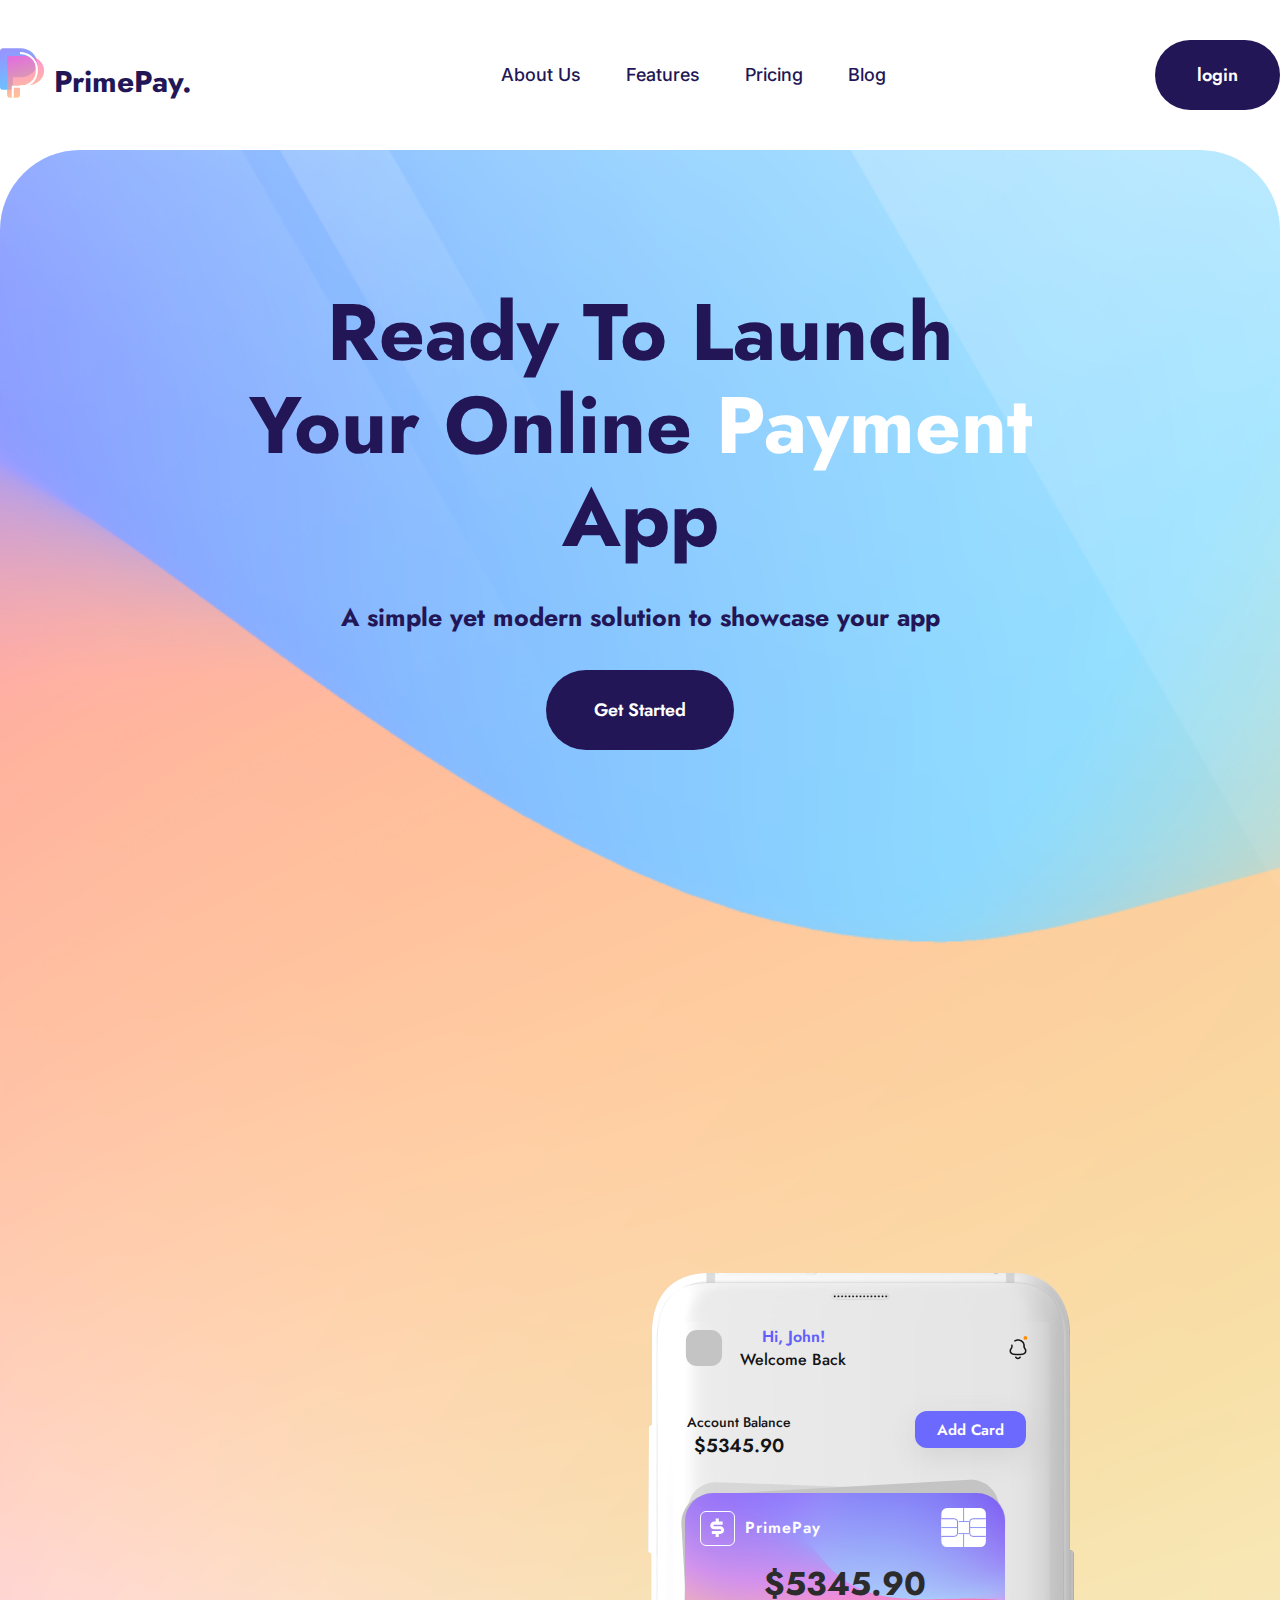
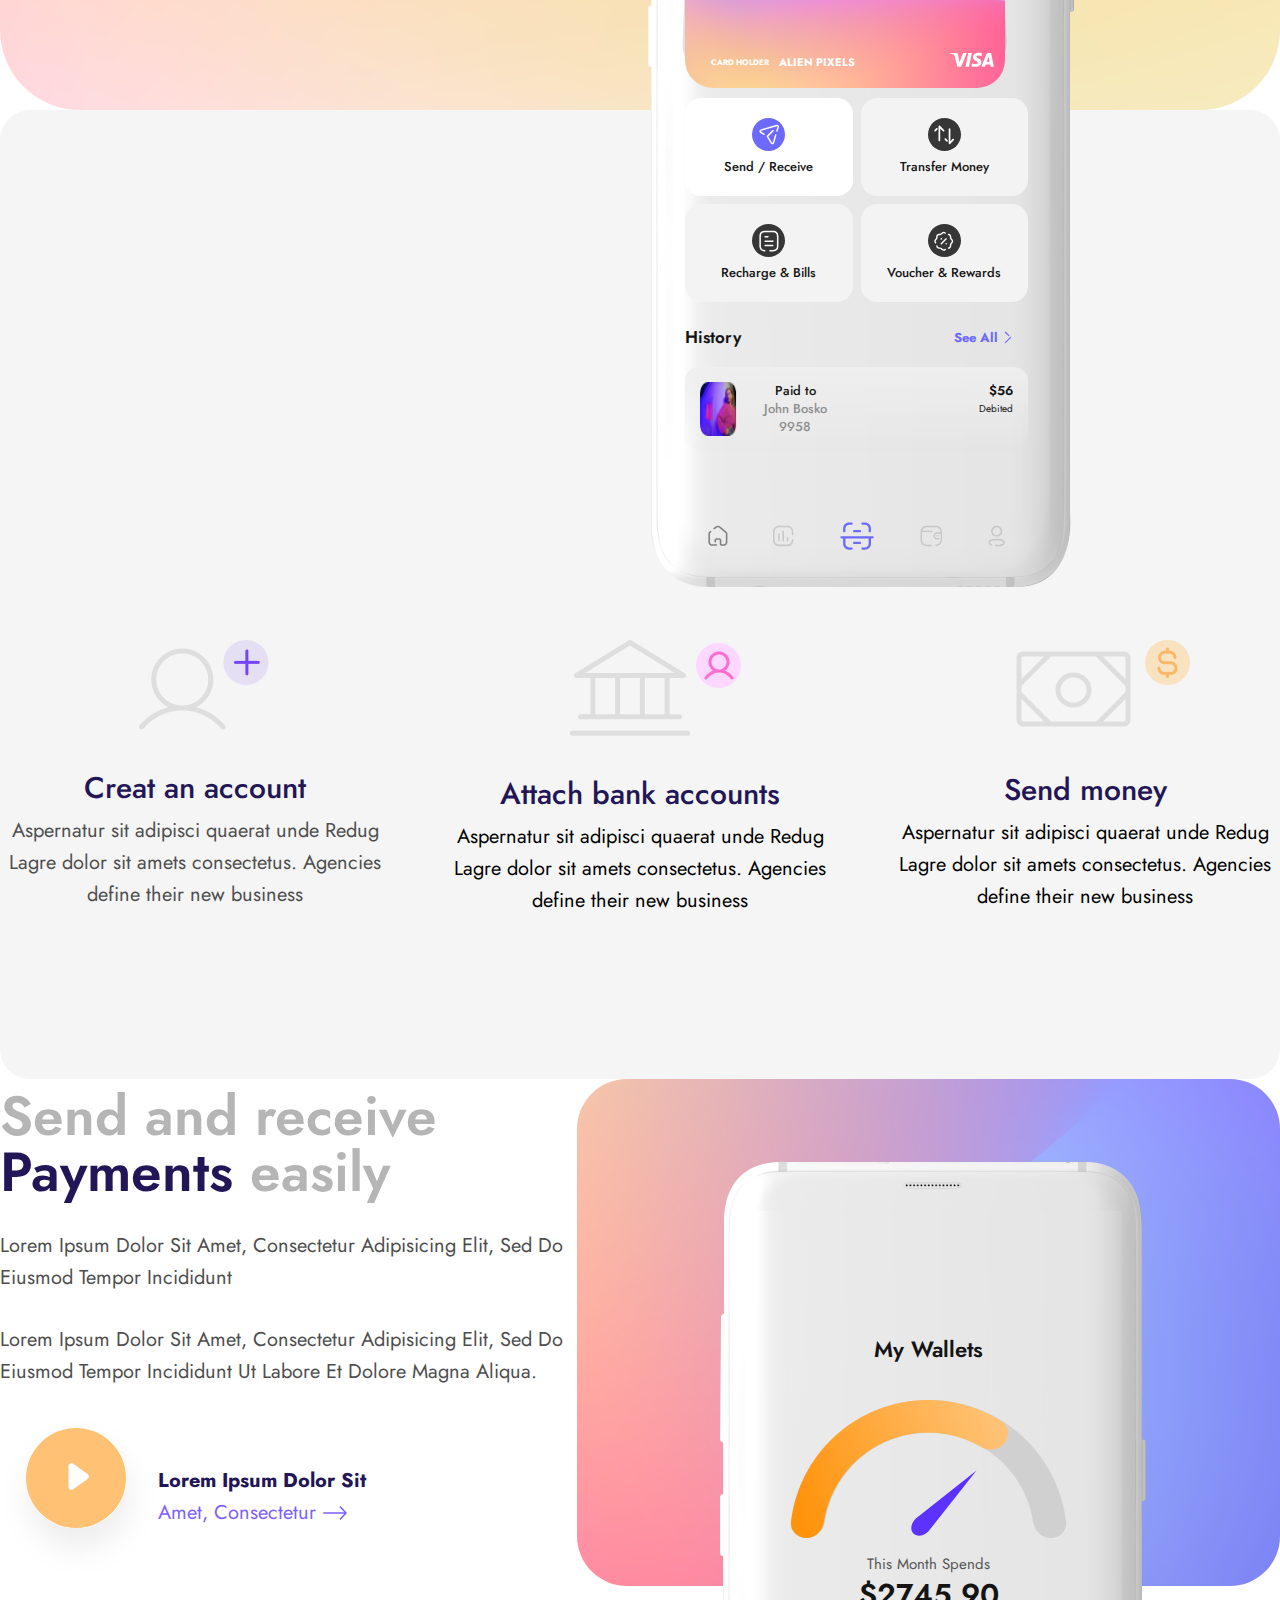
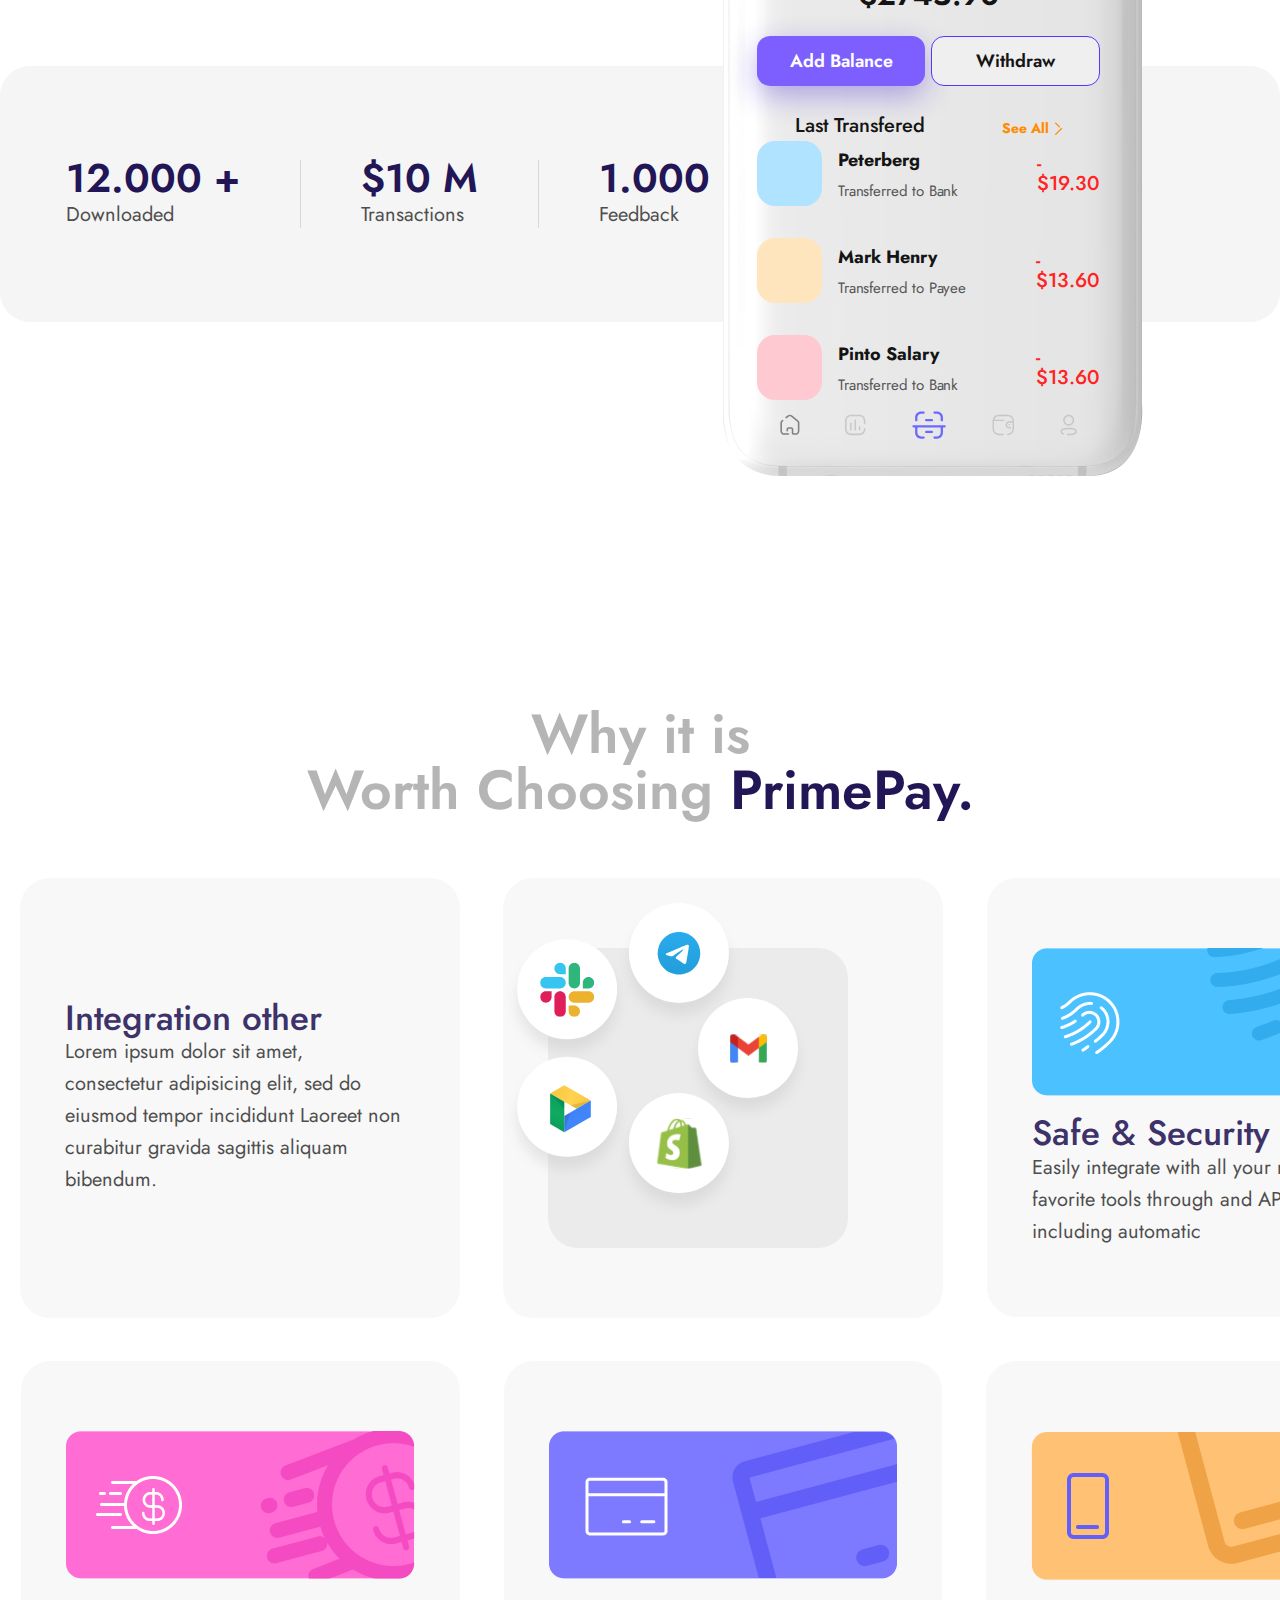
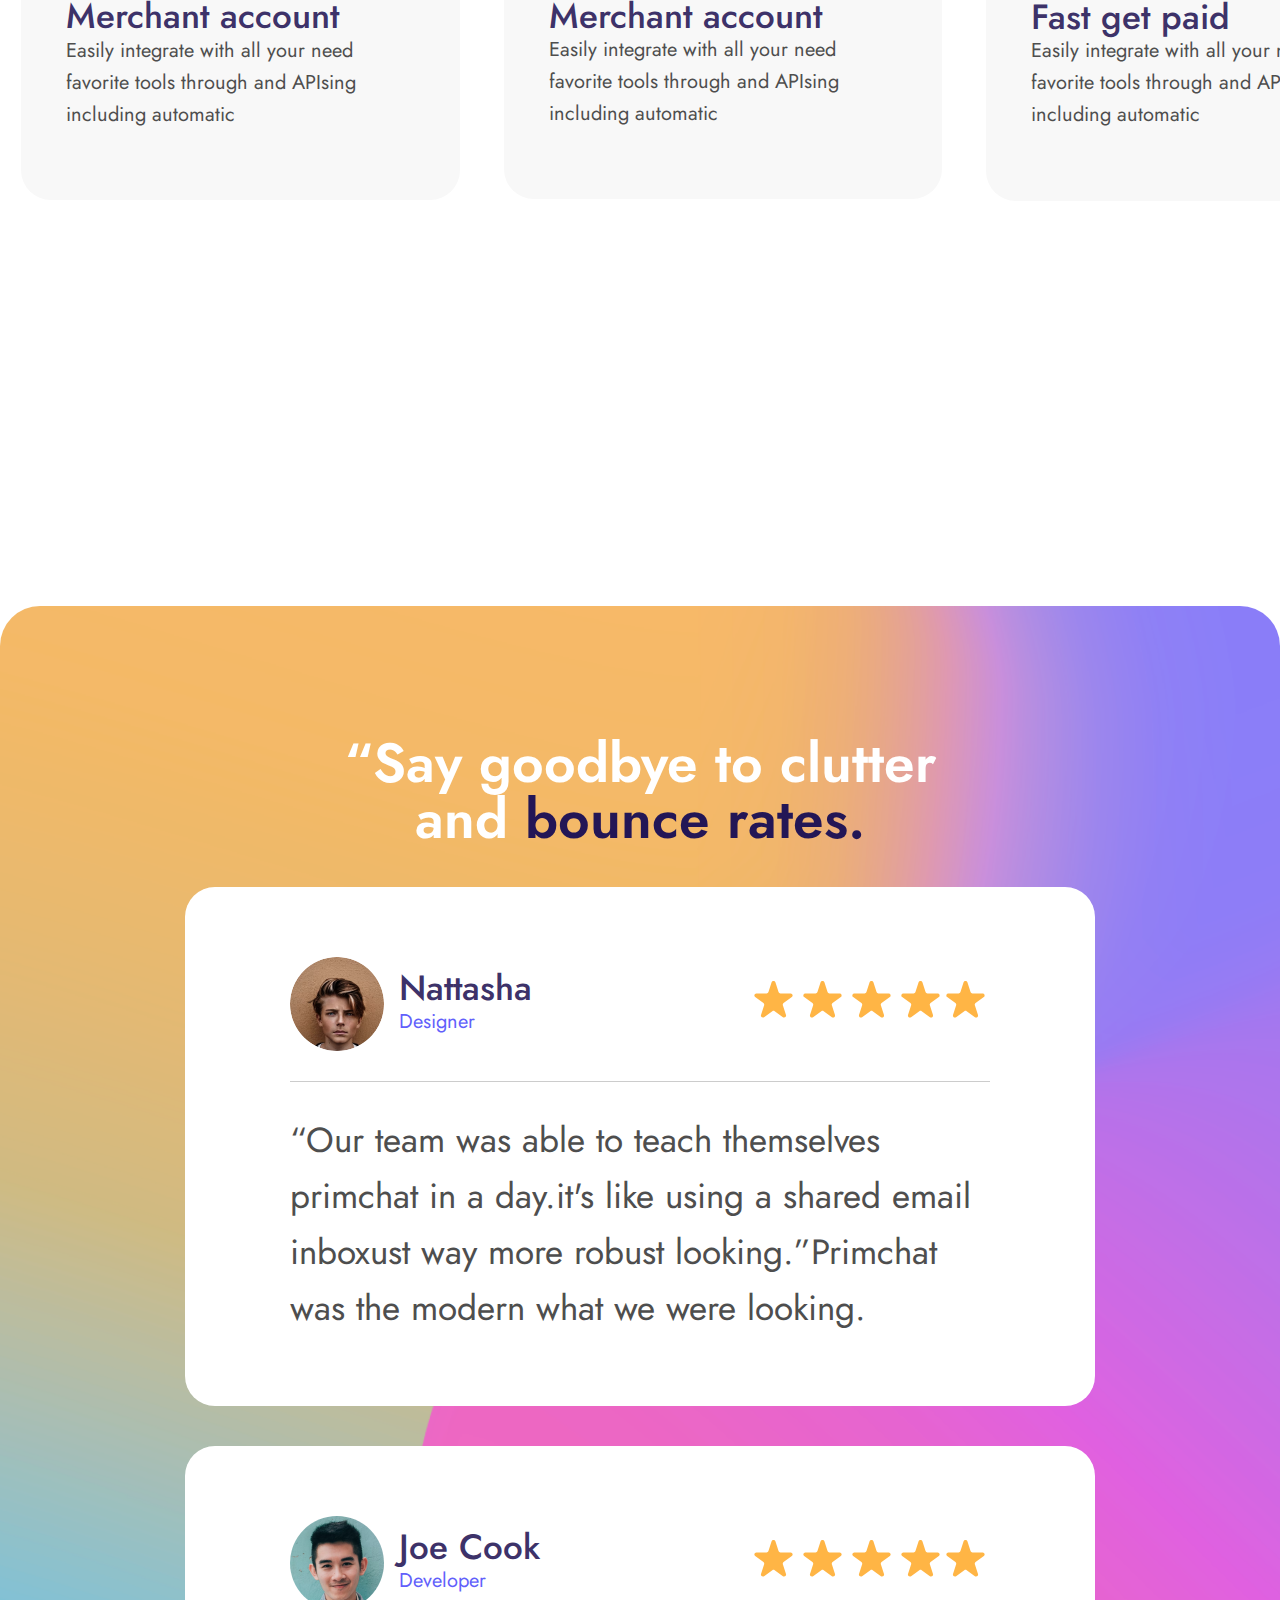
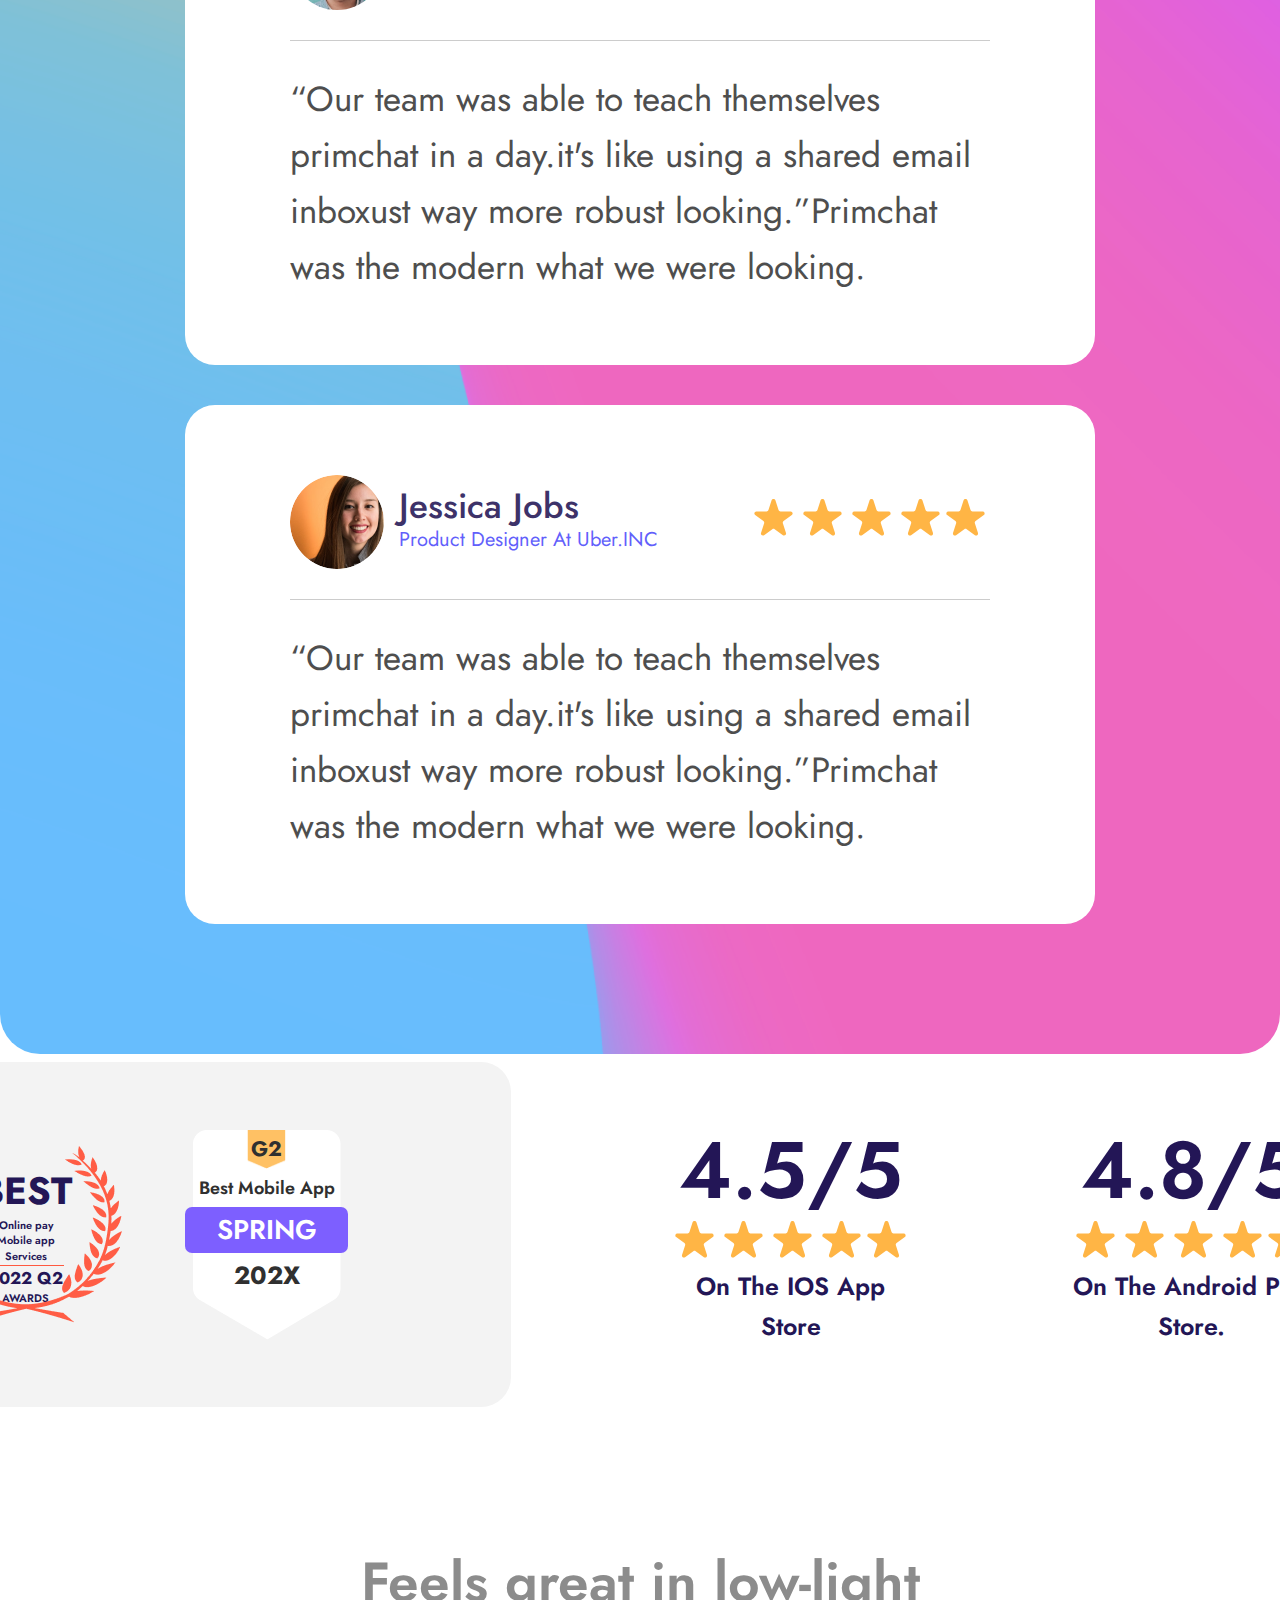
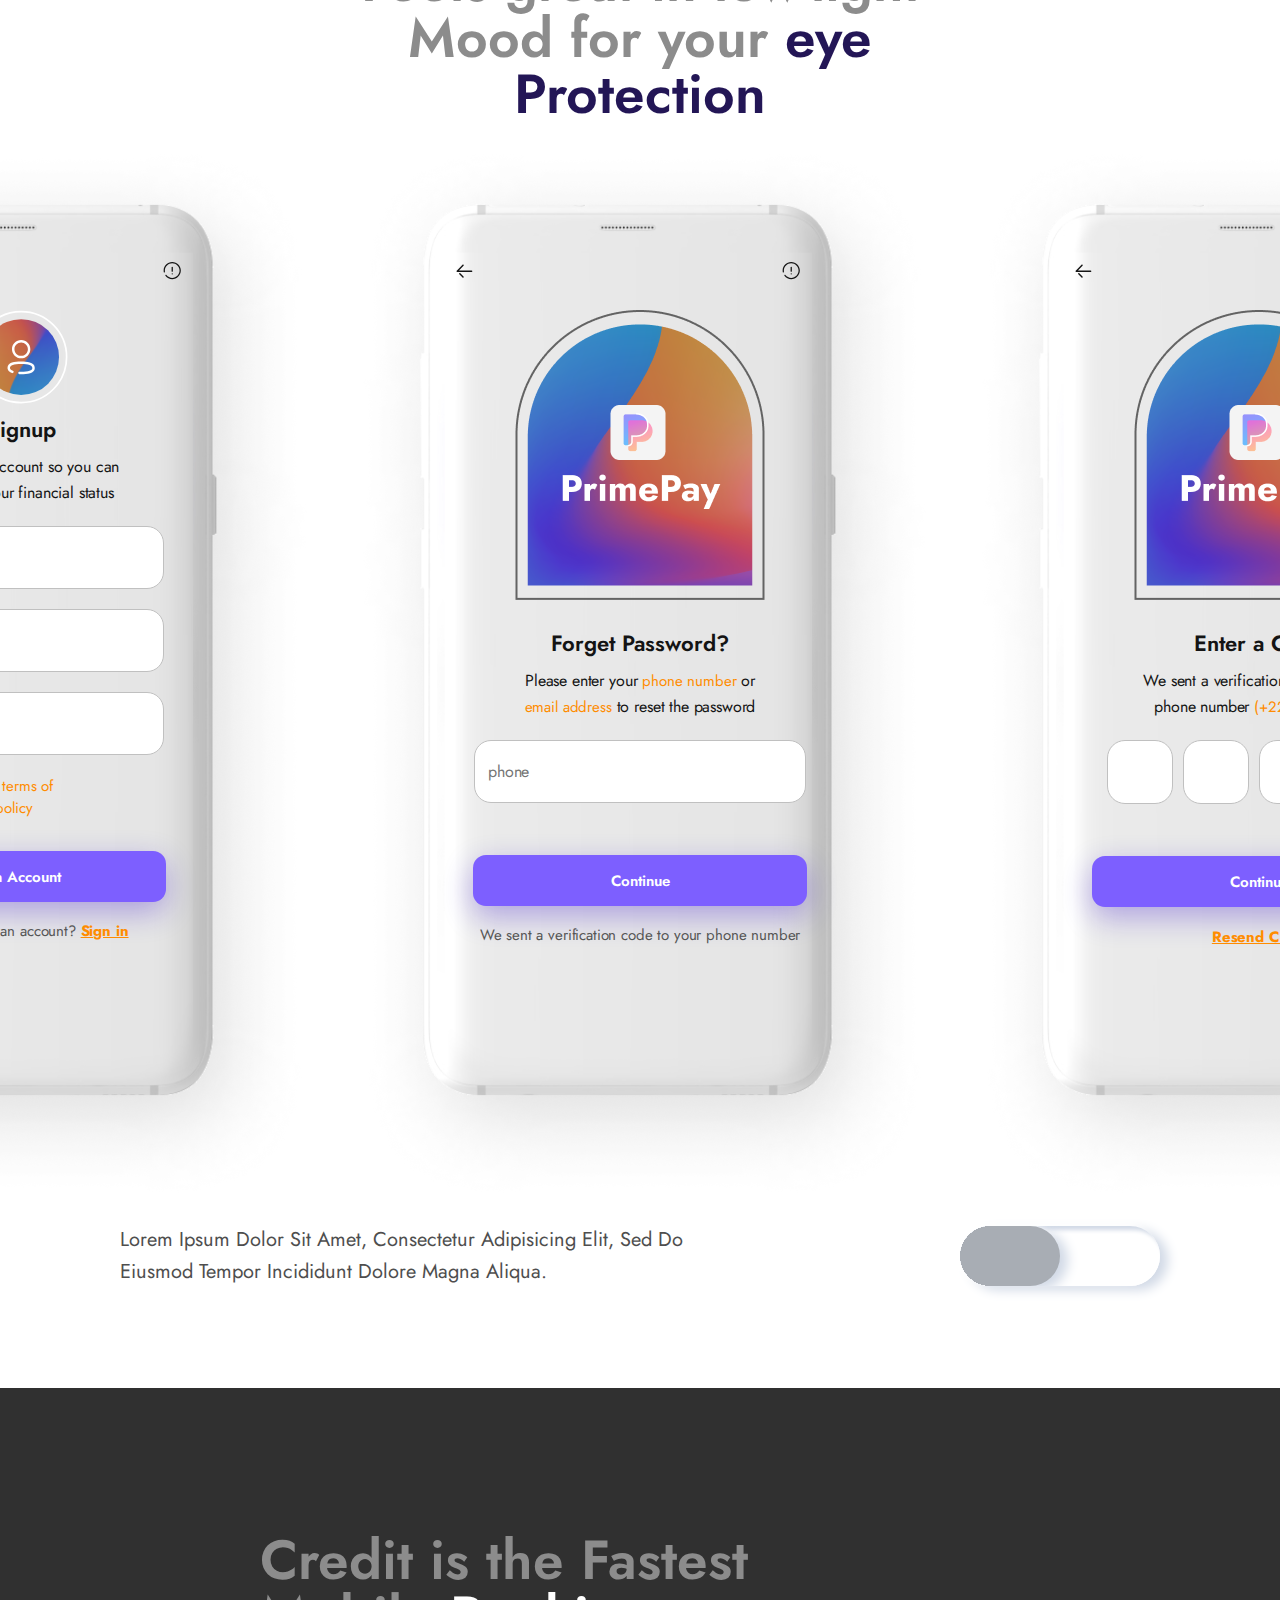
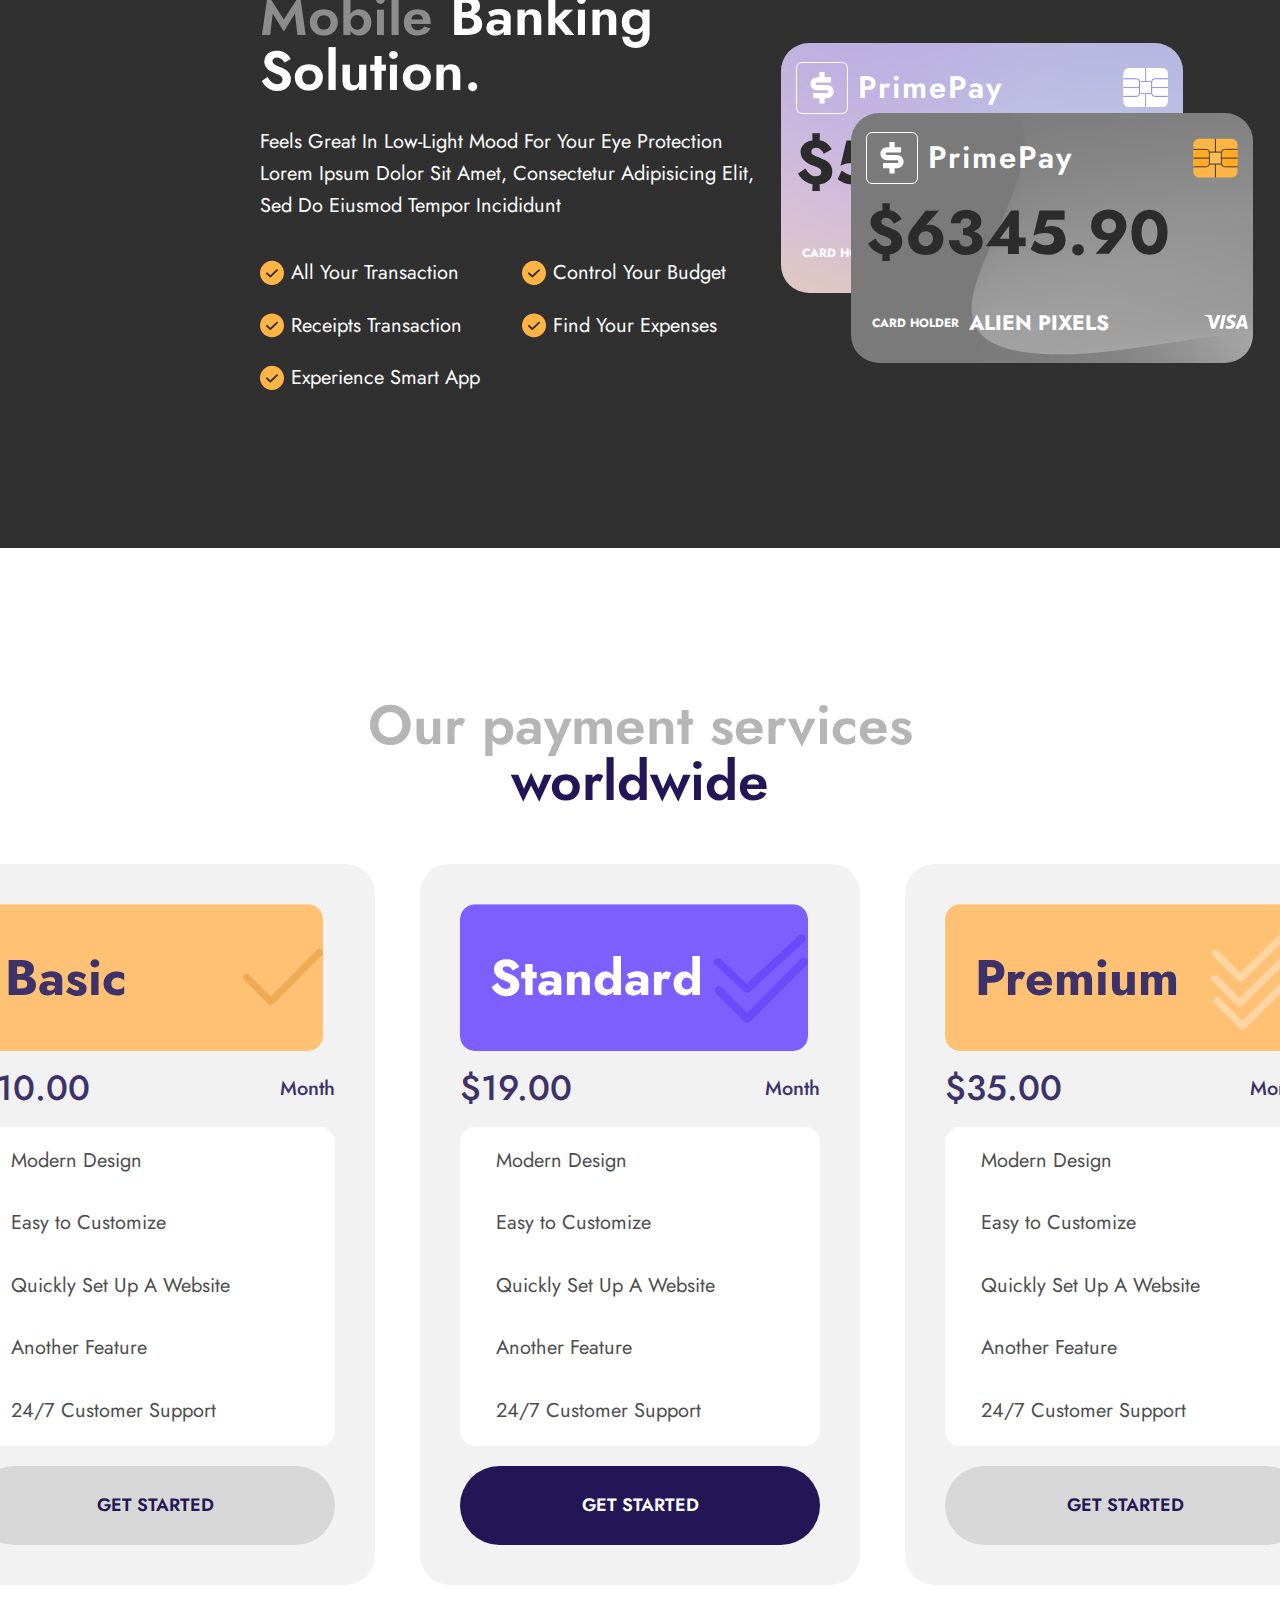
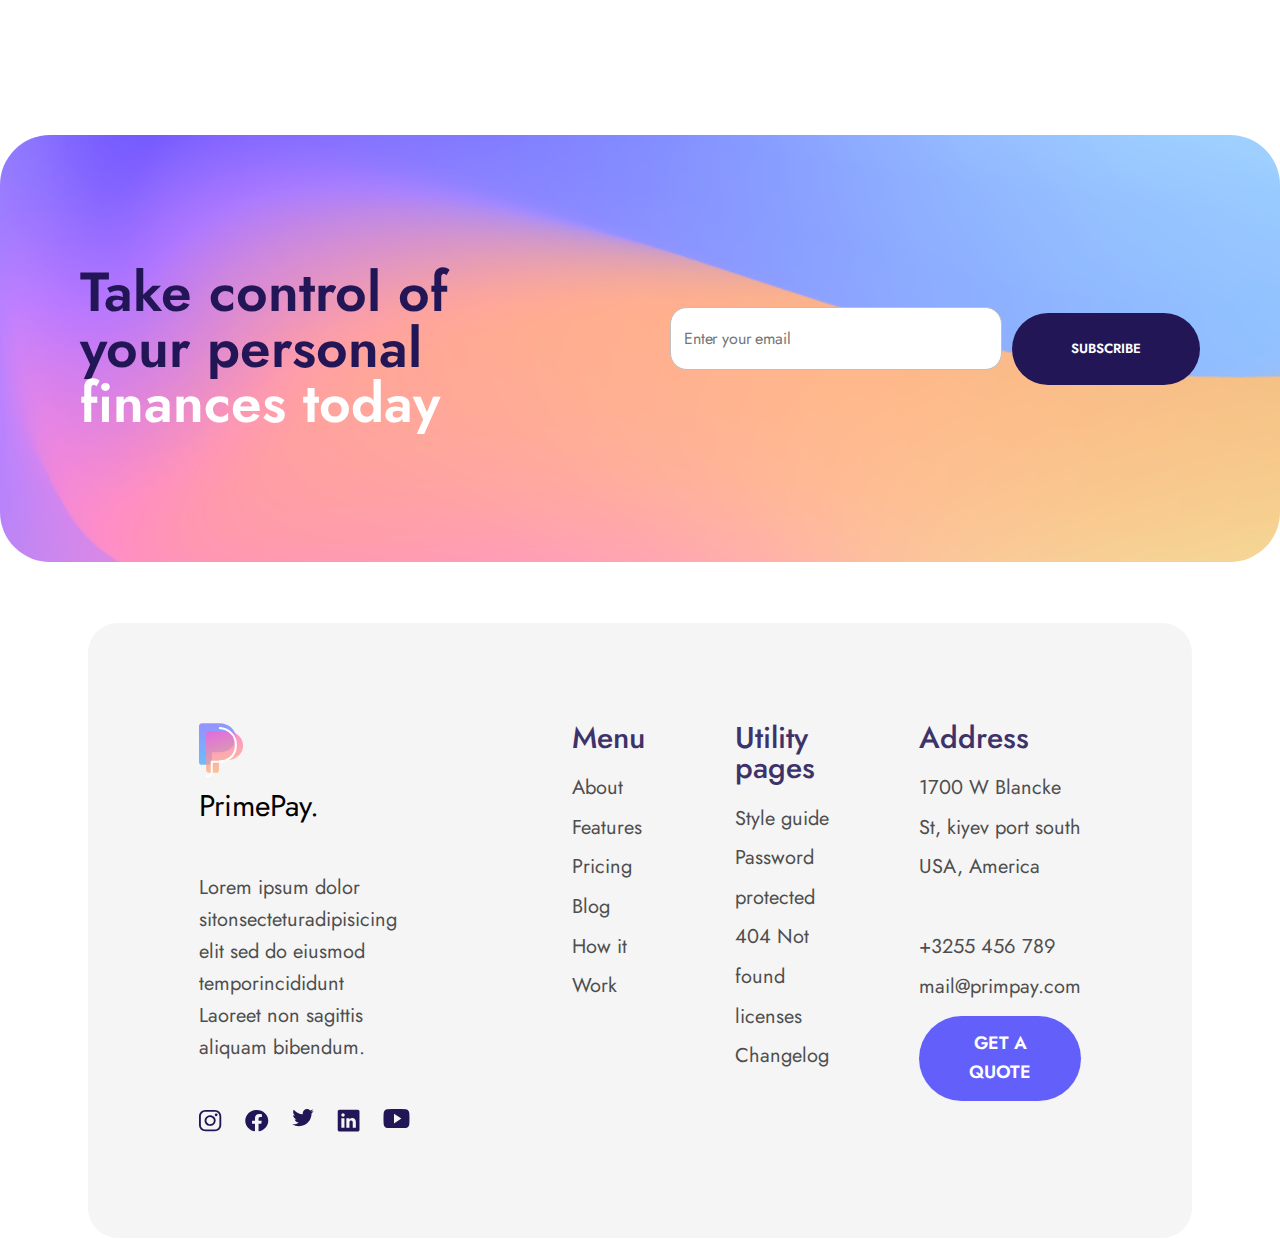
==== commit 6be2ecce: "links and finished blog-single" ====
--- a/index.html
+++ b/index.html
@@ -69,25 +69,25 @@
                 </div>
             </div>
             <div class="phone-container-action gap_8 grid">
-                <div class="phone-container-action-item phone-container-action-item_active flex-column gap_7 padding_20 ">
-                    <div class="phone-container-action-item-icon-wrap phone-container-action-item-icon-wrap_active">
+                <div class="phone-container-action-item phone-container-action-item_active flex column gap_7 padding_20 ">
+                    <div class="phone-container-action-item-icon-wrap phone-container-action-item-icon-wrap_active flex center_align center_justify">
                         <img class="phone-container-action-item-icon" src="assert/img/Icon1.svg">
                     </div>
                     <p class="phone-container-action-item-label">Send / Receive</p>
                 </div>
-                <div class="phone-container-action-item flex-column gap_7 padding_20">
+                <div class="phone-container-action-item flex column gap_7 padding_20">
                     <div class="phone-container-action-item-icon-wrap">
                         <img class="phone-container-action-item-icon" src="assert/img/Icon2.svg">
                     </div>
                     <p class="phone-container-action-item-label">Transfer Money</p>
                 </div>
-                <div class="phone-container-action-item flex-column gap_7 padding_20">
+                <div class="phone-container-action-item flex column gap_7 padding_20">
                     <div class="phone-container-action-item-icon-wrap">
                         <img class="phone-container-action-item-icon" src="assert/img/Icon3.svg">
                     </div>
                     <p class="phone-container-action-item-label">Recharge & Bills</p>
                 </div>
-                <div class="phone-container-action-item flex-column gap_7 padding_20">
+                <div class="phone-container-action-item flex column gap_7 padding_20">
                     <div class="phone-container-action-item-icon-wrap">
                         <img class="phone-container-action-item-icon" src="assert/img/Icon4.svg">
                     </div>
@@ -232,7 +232,7 @@
                         <img src="assert/img/Icon12.svg">
                     </a>
                 </div>
-                <div class="flex-column gap_32">
+                <div class="flex column gap_32">
                     <widget-phone-transfer color="#AFE3FF" price="- $19.30" target="Peterberg"
                                            type="Transferred to Bank"></widget-phone-transfer>
                     <widget-phone-transfer color="#FFE5BD" price="- $13.60" target="Mark Henry"
@@ -451,10 +451,12 @@
         <div class="registration-footer">
             <p class="registration-footer-text">Lorem ipsum dolor sit amet, consectetur adipisicing elit, sed do eiusmod
                 tempor incididunt dolore magna aliqua.</p>
-            <div class="theme-switch">
-                <input id="theme-toggle" type="checkbox">
-                <label for="theme-toggle"></label>
-            </div>
+            <label class="label">
+                <div class="toggle">
+                    <input class="toggle-state" type="checkbox" name="check" value="check">
+                    <div class="indicator"></div>
+                </div>
+            </label>
         </div>
     </div>
     <div class="creat-card-main">
--- a/assert/css/styleguide.css
+++ b/assert/css/styleguide.css
@@ -3,16 +3,20 @@
     align-items: center;
     padding: 40px 0;
 }
+
 .logo {
     align-items: end;
 }
+
 .menu-label {
     color: var(--primary-color);
     font-size: 18px;
     font-weight: 500;
     line-height: 160%;
     padding: 10px;
-}
+
+}
+
 .section-start {
     border-radius: 80px;
     text-align: center;
@@ -20,57 +24,68 @@
     background-size: cover;
     background-position: center;
     background-repeat: no-repeat;
-    padding: 136px 0 0 0 ;
-}
+    padding: 136px 0 0 0;
+}
+
 .section-start-title {
     font-size: 80px;
     line-height: 116.7%;
     max-width: 796px;
 }
+
 .section-start-info {
     padding: 33px 0;
     font-size: 25px;
     line-height: 160%;
 }
+
 .section-how-we-work {
 
     justify-content: center;
     background-color: var(--background-color);
-    padding: 530px 0 162px 0 ;
+    padding: 530px 0 162px 0;
     border-radius: 30px;
 }
+
 .section-how-we-work-card {
     width: 430px;
     text-align: center;
 }
+
 .section-how-we-work-card-title {
     font-size: 30px;
     font-weight: 500;
     line-height: 133.2%;
     padding: 32px 0 7px 0;
 }
+
 .section-how-we-work-card-info {
     font-size: 20px;
     font-weight: 400;
     line-height: 160%;
 }
+
 .phone-container-action {
     margin-top: 10px;
     grid-template-columns: repeat(2, 1fr);
     grid-template-rows: repeat(2, 1fr);
 }
+
 .phone-container-action-item {
     border-radius: 16px;
     background: #F3F3F3;
     align-items: center;
 }
+
 .phone-container-action-item_active {
     background-color: white;
 }
+
 .phone-container-action-item-icon {
     position: relative;
     width: 20px;
 }
+
 .phone-container-action-item-icon-wrap {
     width: 33px;
     aspect-ratio: 1 / 1;
@@ -80,9 +95,11 @@
     border-radius: 50%;
     background-color: #363636;
 }
+
 .phone-container-action-item-icon-wrap_active {
     background-color: #6C69FF;
 }
+
 .phone-container-action-item-label {
     color: #141414;
     font-size: 13px;
@@ -94,16 +111,19 @@
     grid-template-columns: min-content 1fr min-content;
     align-items: center;
 }
+
 .phone-transfer-component-icon {
     height: 65px;
     aspect-ratio: 1/1;
     border-radius: 18px;
 }
+
 .phone-transfer-component-info-title {
     font-size: 18px;
     line-height: 35px;
 }
-.phone-transfer-component-info-label{
+
+.phone-transfer-component-info-label {
     color: #555;
     font-size: 15px;
     font-weight: 400;
@@ -111,12 +131,14 @@
     letter-spacing: -0.15px;
     white-space: nowrap;
 }
+
 .phone-transfer-component-price {
     color: #FF2323;
     font-size: 20px;
     font-weight: 500;
     line-height: 20px;
 }
+
 .telephone {
     box-sizing: border-box;
     padding: 140px 160px 140px 130px;
@@ -1125,6 +1147,7 @@
     line-height: 160%;
     text-transform: capitalize;
 }
+
 .comment-text {
     max-width: 700px;
     color: #4E4E4E;
@@ -1581,50 +1604,44 @@
     max-width: 600px;
 }
 
-.theme-switch {
+.label {
+    display: inline-flex;
+    align-items: center;
+    cursor: pointer;
+    color: #394a56;
+}
+
+.label-text {
+    margin-left: 16px;
+}
+
+.toggle {
+    isolation: isolate;
     position: relative;
-    display: inline-block;
-    width: 175px;
-    height: 54px;
-}
-
-.theme-switch input[type="checkbox"] {
+    height: 60px;
+    width:200px;
+    border-radius: 40px;
+    overflow: hidden;
+    box-shadow: -8px -4px 8px 0 #fff, 8px 4px 12px 0 #d1d9e6, 4px 4px 4px 0 #d1d9e6 inset, -4px -4px 4px 0 #fff inset;
+}
+
+.toggle-state {
     display: none;
 }
 
-.theme-switch label {
-    border-radius: 500px;
-    border: 1px solid #686868;
-    position: absolute;
-    top: 0;
-    left: 0;
-    width: 100%;
+.indicator {
     height: 100%;
-    background-color: #ccc;
-    cursor: pointer;
-}
-
-.theme-switch label::before {
-    content: "";
-    position: absolute;
-    top: 2px;
-    left: 2px;
-    width: 78px;
-    height: 50px;
-    background-color: #fff;
-    border-radius: 50%;
-    transition: transform 0.3s;
-}
-
-.theme-switch input[type="checkbox"]:checked + label {
-    border-radius: 500px;
-    background: #FFC173;
-}
-
-.theme-switch input[type="checkbox"]:checked + label::before {
-    transform: translateX(92px);
-}
-
+    width: 200%;
+    background: #a8adb4;
+    border-radius: 40px;
+    transform: translate3d(-75%, 0, 0);
+    transition: transform .4s cubic-bezier(.85, .05, .18, 1.35);
+    box-shadow: -8px -4px 8px 0 #fff, 8px 4px 12px 0 #d1d9e6;
+}
+
+.toggle-state:checked ~ .indicator {
+    transform: translate3d(25%, 0, 0);
+}
 .creat-card-main {
     background-color: #303030;
     padding: 145px 260px;
@@ -2052,18 +2069,21 @@
     line-height: 160%;
     text-transform: uppercase;
 }
-.empty-line{
+
+.empty-line {
     margin-bottom: 40px;
 }
+
 /**
 *blog
 **/
-.search-blog{
+.search-blog {
     margin: 80px 0;
     align-items: center;
     justify-content: space-evenly;
 }
-.search-blog-logo{
+
+.search-blog-logo {
     text-align: center;
     color: #B5B5B5;
     font-size: 55px;
@@ -2071,16 +2091,19 @@
     font-weight: 600;
     line-height: 101.2%;
 }
-.search-reg{
+
+.search-reg {
     display: flex;
     gap: 10px;
     justify-content: center;
     align-items: center;
 }
-.search-container{
-
-}
-.search-password{
+
+.search-container {
+
+}
+
+.search-password {
     padding: 15px;
     font-size: 20px;
     width: 400px;
@@ -2092,7 +2115,8 @@
     box-shadow: 40px 48px 105px 0 #EBEBEB;
 
 }
-.search-button{
+
+.search-button {
     width: 139px;
     padding: 26px 32px 26px 32px;
     justify-content: center;
@@ -2110,14 +2134,22 @@
     text-transform: uppercase;
 
 }
-.latest-news{
+
+.latest-news {
     display: flex;
     flex-direction: column;
     align-items: center;
     justify-content: center;
     max-width: 700px;
 }
-.work{
+.latest-news1 {
+    display: flex;
+    flex-direction: column;
+    align-items: center;
+    justify-content: center;
+}
+
+.work {
     display: flex;
     padding: 4px 17px;
     justify-content: center;
@@ -2127,14 +2159,16 @@
     border-radius: 100px;
     background: #E5DFF4;
 }
-.work-text{
+
+.work-text {
     color: #7D5FFF;
     font-size: 20px;
     font-style: normal;
     font-weight: 400;
     line-height: 160%;
 }
-.latest-news-text{
+
+.latest-news-text {
     margin-top: 21px;
     color: #3D3269;
     text-align: center;
@@ -2145,13 +2179,15 @@
     text-transform: capitalize;
     max-width: 700px;
 }
-.latest-news-footer{
+
+.latest-news-footer {
     margin-top: 34px;
     display: flex;
     align-items: center;
 
 }
-.latest-news-data{
+
+.latest-news-data {
     color: #3D3269;
     text-align: center;
     font-size: 20px;
@@ -2159,14 +2195,16 @@
     font-weight: 400;
     line-height: normal;
 }
-.latest-news-dot{
+
+.latest-news-dot {
     width: 8px;
     height: 8px;
     flex-shrink: 0;
     border-radius: 50%;
     background-color: #625FFB;
 }
-.latest-news-name{
+
+.latest-news-name {
     color: #3D3269;
     text-align: center;
     font-size: 20px;
@@ -2174,7 +2212,8 @@
     font-weight: 400;
     line-height: normal;
 }
-.mini-latest-news-text{
+
+.mini-latest-news-text {
     color: #3D3269;
     font-size: 30px;
     font-style: normal;
@@ -2182,19 +2221,18 @@
     line-height: normal;
     max-width: 419px;
 }
-.latest-news-block{
+
+.latest-news-block {
     justify-content: center;
     margin-bottom: 110px;
 
 }
-.mini-latest-news-block{
-
-}
-.mini-latest-news{
-    display: flex;
-
-}
-.blog-logo{
+.mini-latest-news {
+    display: flex;
+
+}
+
+.blog-logo {
 
     border-radius: 80px;
     max-width: 1747px;
@@ -2205,7 +2243,8 @@
     background-position: center;
     background-repeat: no-repeat;
 }
-.blog-logo-text{
+
+.blog-logo-text {
     color: #231656;
 
     text-align: center;
@@ -2214,12 +2253,106 @@
     font-weight: 600;
     line-height: 116.7%;
 }
-.latest-news-main{
+
+.latest-news-main {
     max-width: 1360px;
     margin: 60px auto;
     display: grid;
-    grid-template-columns: repeat(2 , 1fr);
-    grid-template-rows: repeat(2 , 1fr);
-    gap:43px;
-
+    grid-template-columns: repeat(2, 1fr);
+    grid-template-rows: repeat(2, 1fr);
+    gap: 43px;
+
+}
+
+
+/**
+*blog-single
+**/
+
+.latest-news-main1 {
+    max-width: 1360px;
+    margin: 60px auto;
+    display: flex;
+    gap: 43px;
+
+}
+.latest-news-text1{
+    color: #3D3269;
+    text-align: center;
+    font-size: 55px;
+    font-style: normal;
+    font-weight: 500;
+    line-height: 123%;
+    max-width: 1000px;
+}
+.latest-news1 {
+    display: flex;
+    flex-direction: column;
+    align-items: center;
+    justify-content: center;
+    margin-bottom: 80px;
+}
+
+.horizontal-line-links{
+    margin: 20px 0;
+    padding: 0;
+    height: 2px;
+    border: none;
+    border-top: 4px dashed #ddd;
+}
+.links-text{
+    margin-top: 15px;
+    color: #4E4E4E;
+    text-align: justify;
+    font-size: 20px;
+    font-style: normal;
+    font-weight: 400;
+    line-height: 150.5%;
+    width: 900px;
+}
+.links-logo{
+    padding: 40px;
+    width: 900px;
+    text-align: start;
+    color: #231656;
+    font-size: 45px;
+    font-style: normal;
+    font-weight: 600;
+    line-height: 110%;
+}
+.links-text-list{
+    color: #4E4E4E;
+    font-size: 18px;
+    font-style: normal;
+    font-weight: 400;
+    line-height: 288.5%;
+    text-transform: capitalize;
+}
+.speech{
+    width: 32px;
+    height: 238px;
+    flex-shrink: 0;
+    background: #8A6FFD;
+}
+.speech-text{
+    color: #4E4E4E;
+    font-size: 25px;
+    font-style: normal;
+    font-weight: 400;
+    line-height: 160%;
+}
+.link-commit{
+    display: flex;
+    width: 900px;
+    padding: 47px 52px;
+    flex-direction: column;
+    align-items: flex-start;
+    gap: 10px;
+    border-radius: 30px;
+    background: #F5F5F5;
+}
+.horizontal-line-links-text{
+    width: 700px;
+    height: 2px;
+    background: #CCC;
 }--- a/assert/css/default.css
+++ b/assert/css/default.css
@@ -39,9 +39,20 @@
 .flex {
     display: flex;
 }
-.flex-column {
-    display: flex;
+.column {
     flex-direction: column;
+}
+.row{
+    flex-direction: row;
+}
+.between{
+    justify-content: space-between;
+}
+.evenly{
+    justify-content: space-evenly;
+}
+.around{
+    justify-content: space-around;
 }
 .grid {
     display: grid;
@@ -55,6 +66,9 @@
 .max-width_700{
     max-width: 700px;
 }
+.max-width_1050{
+    max-width: 1050px;
+}
 .top_60{
     top: 60px;
 }
@@ -64,7 +78,9 @@
 .left_625{
     left: 625px;
 }
-
+.gap_6 {
+    gap: 6px;
+}
 .gap_7 {
     gap: 7px;
 }
@@ -74,6 +90,9 @@
 .gap_9 {
     gap: 9px;
 }
+.gap_10 {
+    gap: 10px;
+}
 .gap_15 {
     gap: 15px;
 }
@@ -83,6 +102,9 @@
 .gap_20 {
     gap: 20px;
 }
+.gap_95{
+    gap: 95px;
+}
 .gap_25 {
     gap: 25px;
 }
@@ -98,15 +120,24 @@
 .gap_55 {
     gap: 55px;
 }
+.gap_120 {
+    gap: 120px;
+}
 .gap_430 {
     gap: 430px;
 }
+.padding-top_20{
+    padding-top: 20px;
+}
 .padding_20 {
     padding: 20px;
 }
 .padding_45 {
     padding: 45px;
 }
+.mar_15 {
+    margin: 15px 0;
+}
 .margin-top_45 {
     margin-top: 45px;
 }
@@ -128,8 +159,8 @@
 a {
     text-decoration: none;
 }
-li {
-    display: inline-block;
+.list{
+    list-style-type: none;
 }
 .wrap-container {
     width: 100%;
@@ -139,8 +170,21 @@
 .wrap-container_lg {
     max-width: 1747px;
 }
-
-
+.center_align{
+    align-items: center;
+}
+.center_justify{
+    justify-content:center;
+}
+.width_900{
+    width: 900px;
+}
+.width{
+   width: 100%
+}
+.max_width_2400{
+    max-width: 2400px;
+}
 .absolute{
     position: absolute;
 }
@@ -166,7 +210,12 @@
     border-radius: 7px;
     background: #141414;
 }
-
+.list_style_type-circle{
+    list-style-type: circle;
+}
+.border_40{
+    border-radius: 40px;
+}
 
 .widget-checkbox>input:checked:before {
     content: "✓";
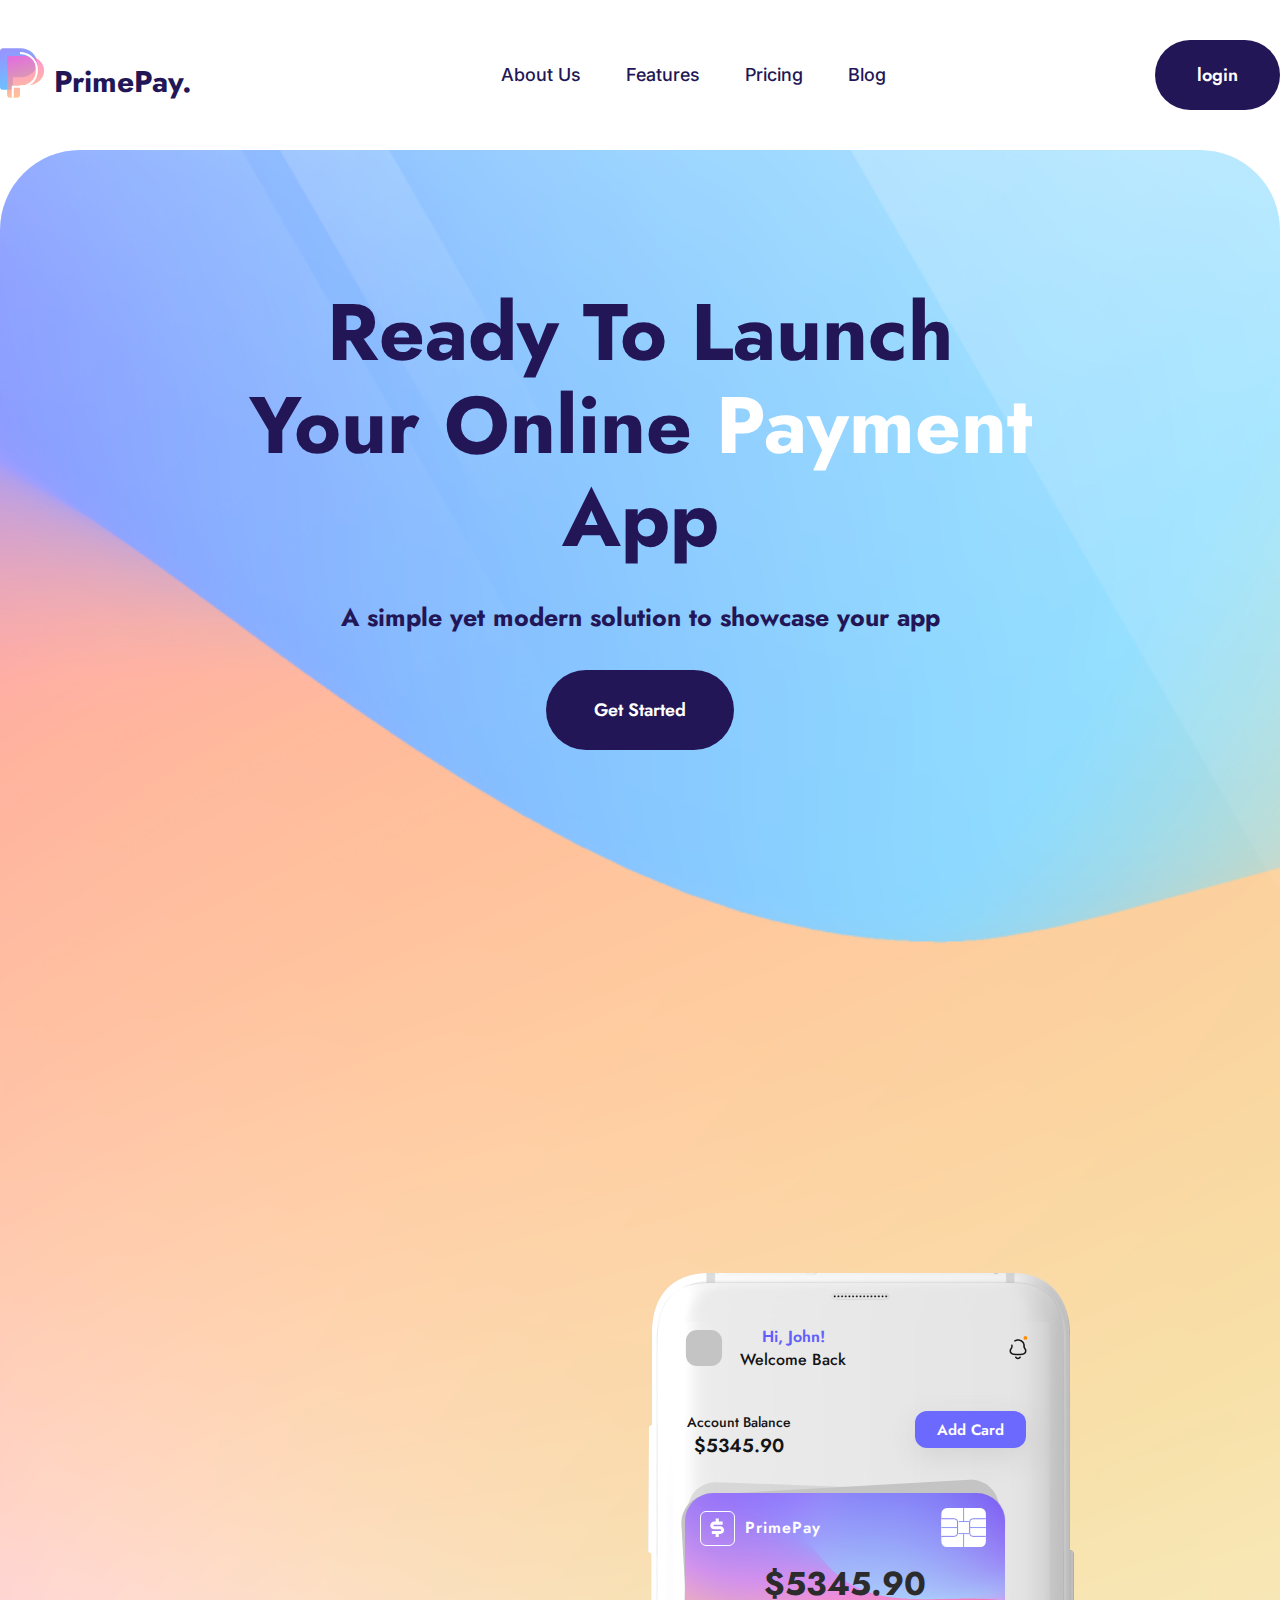
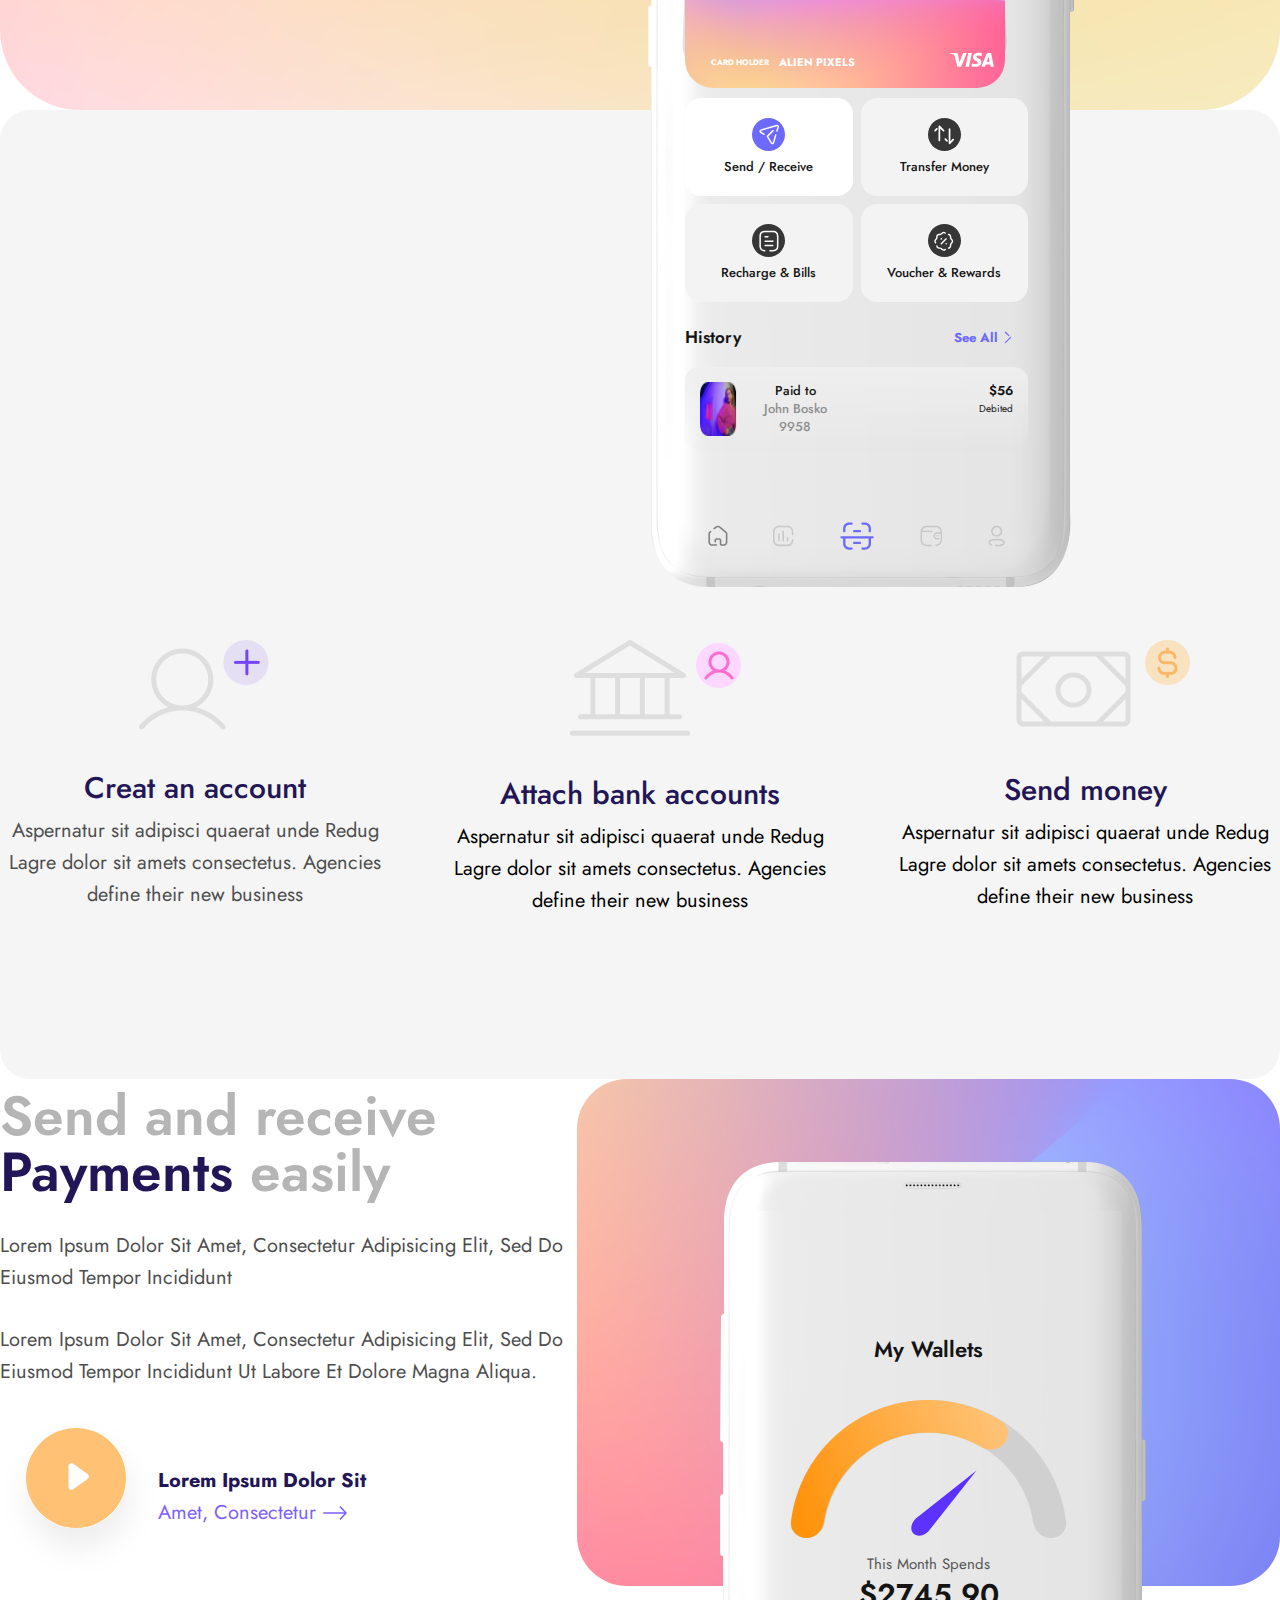
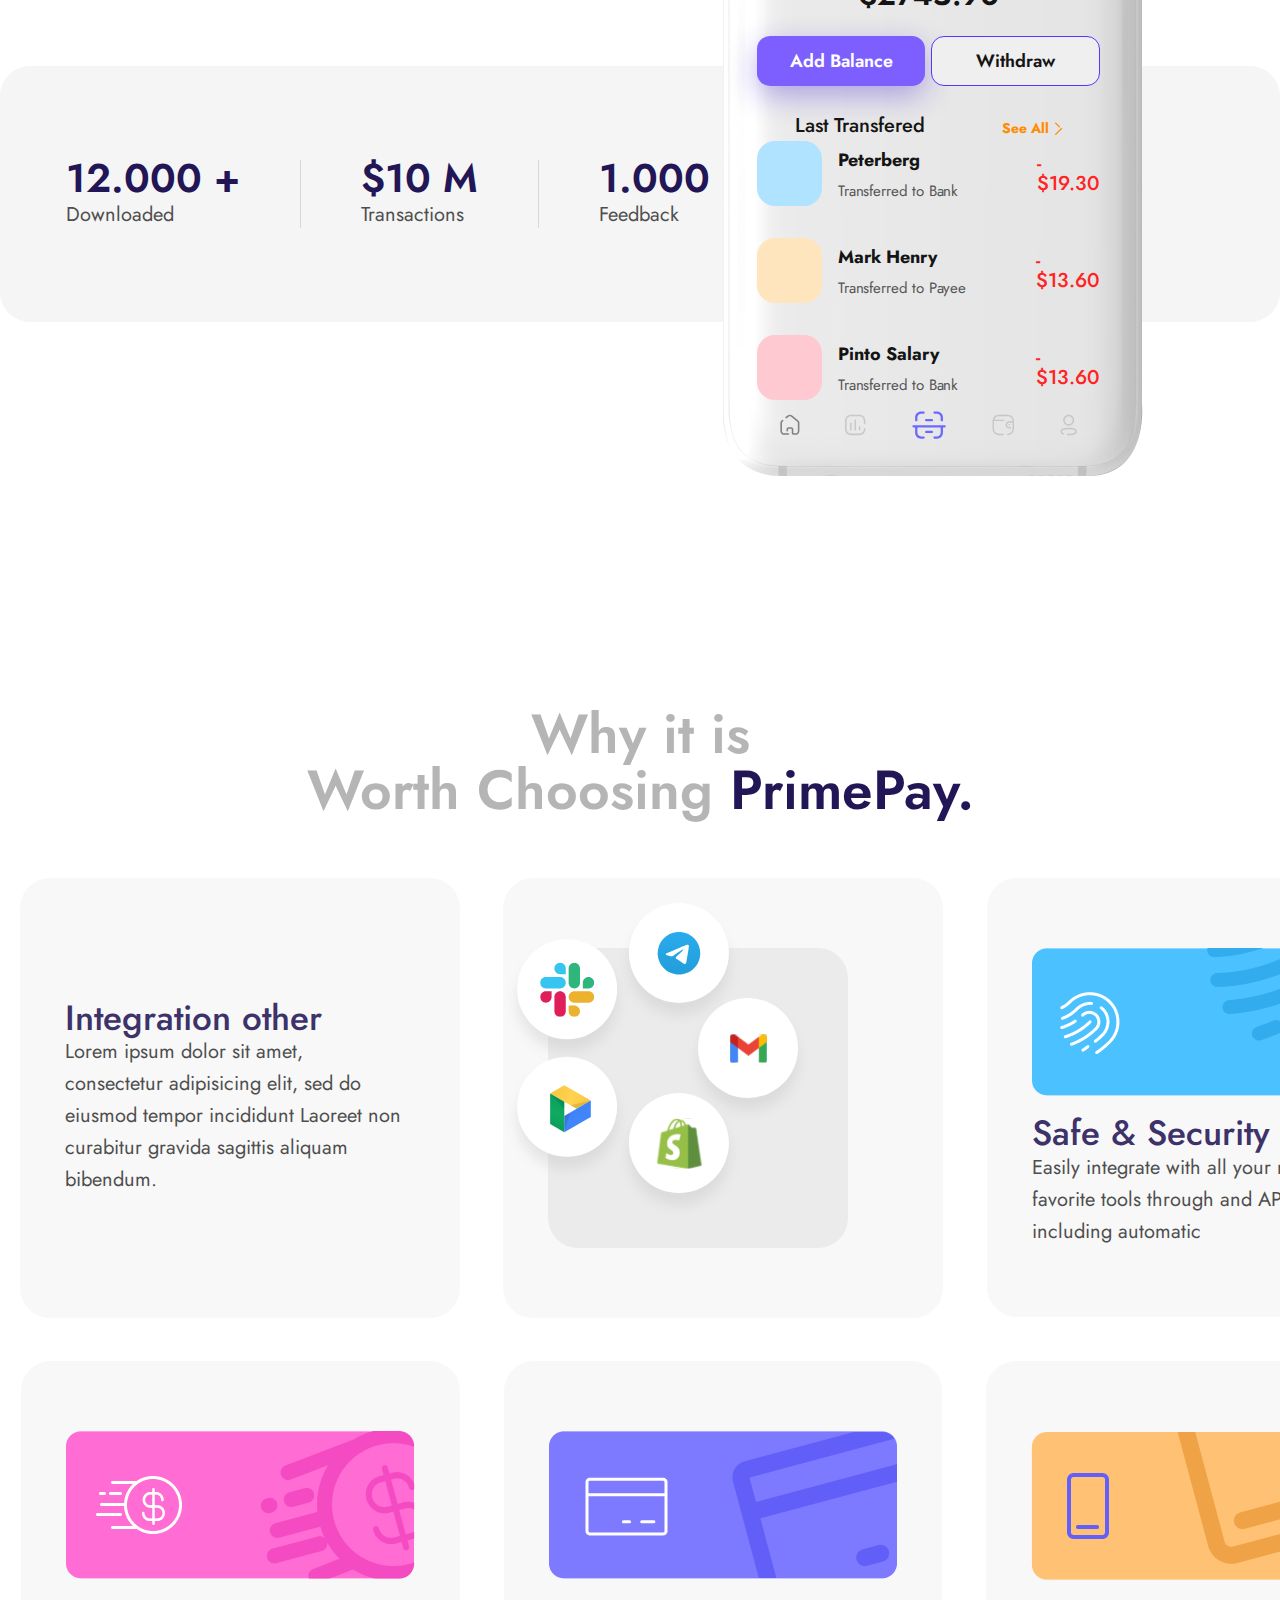
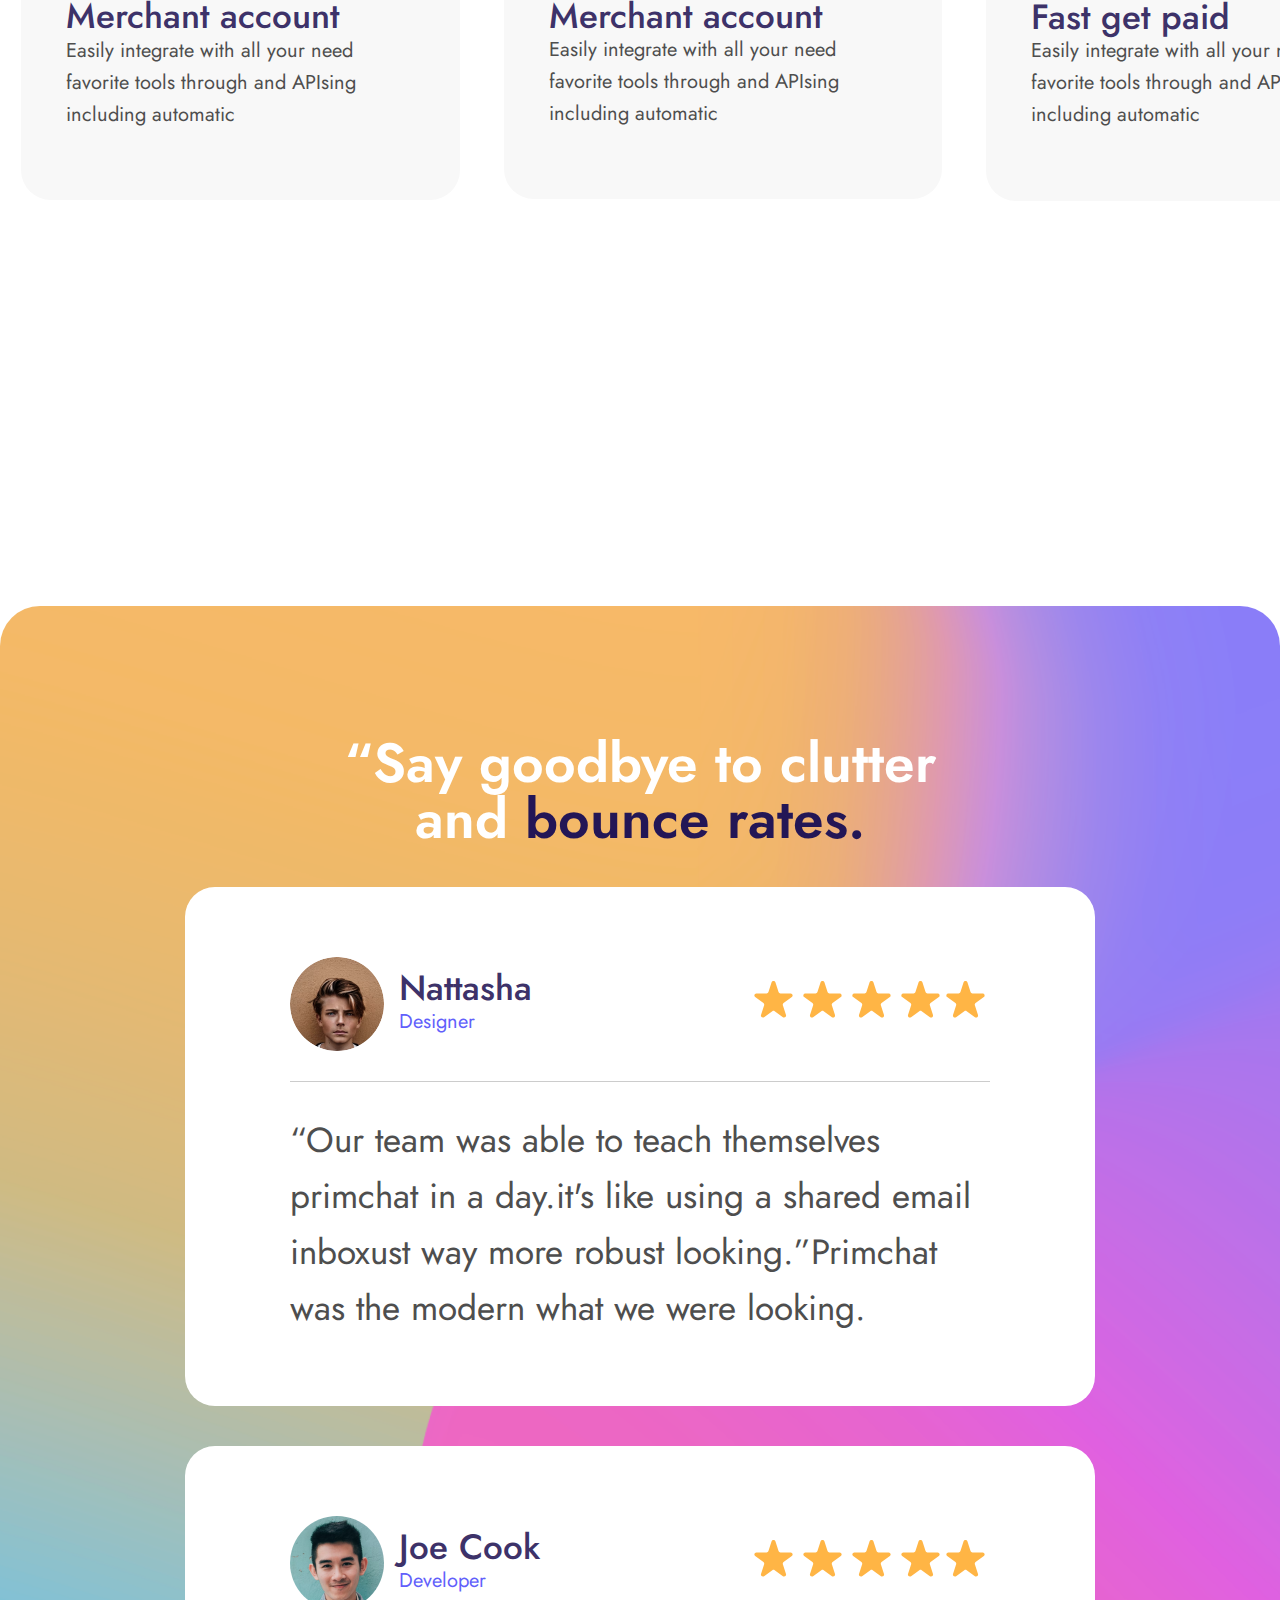
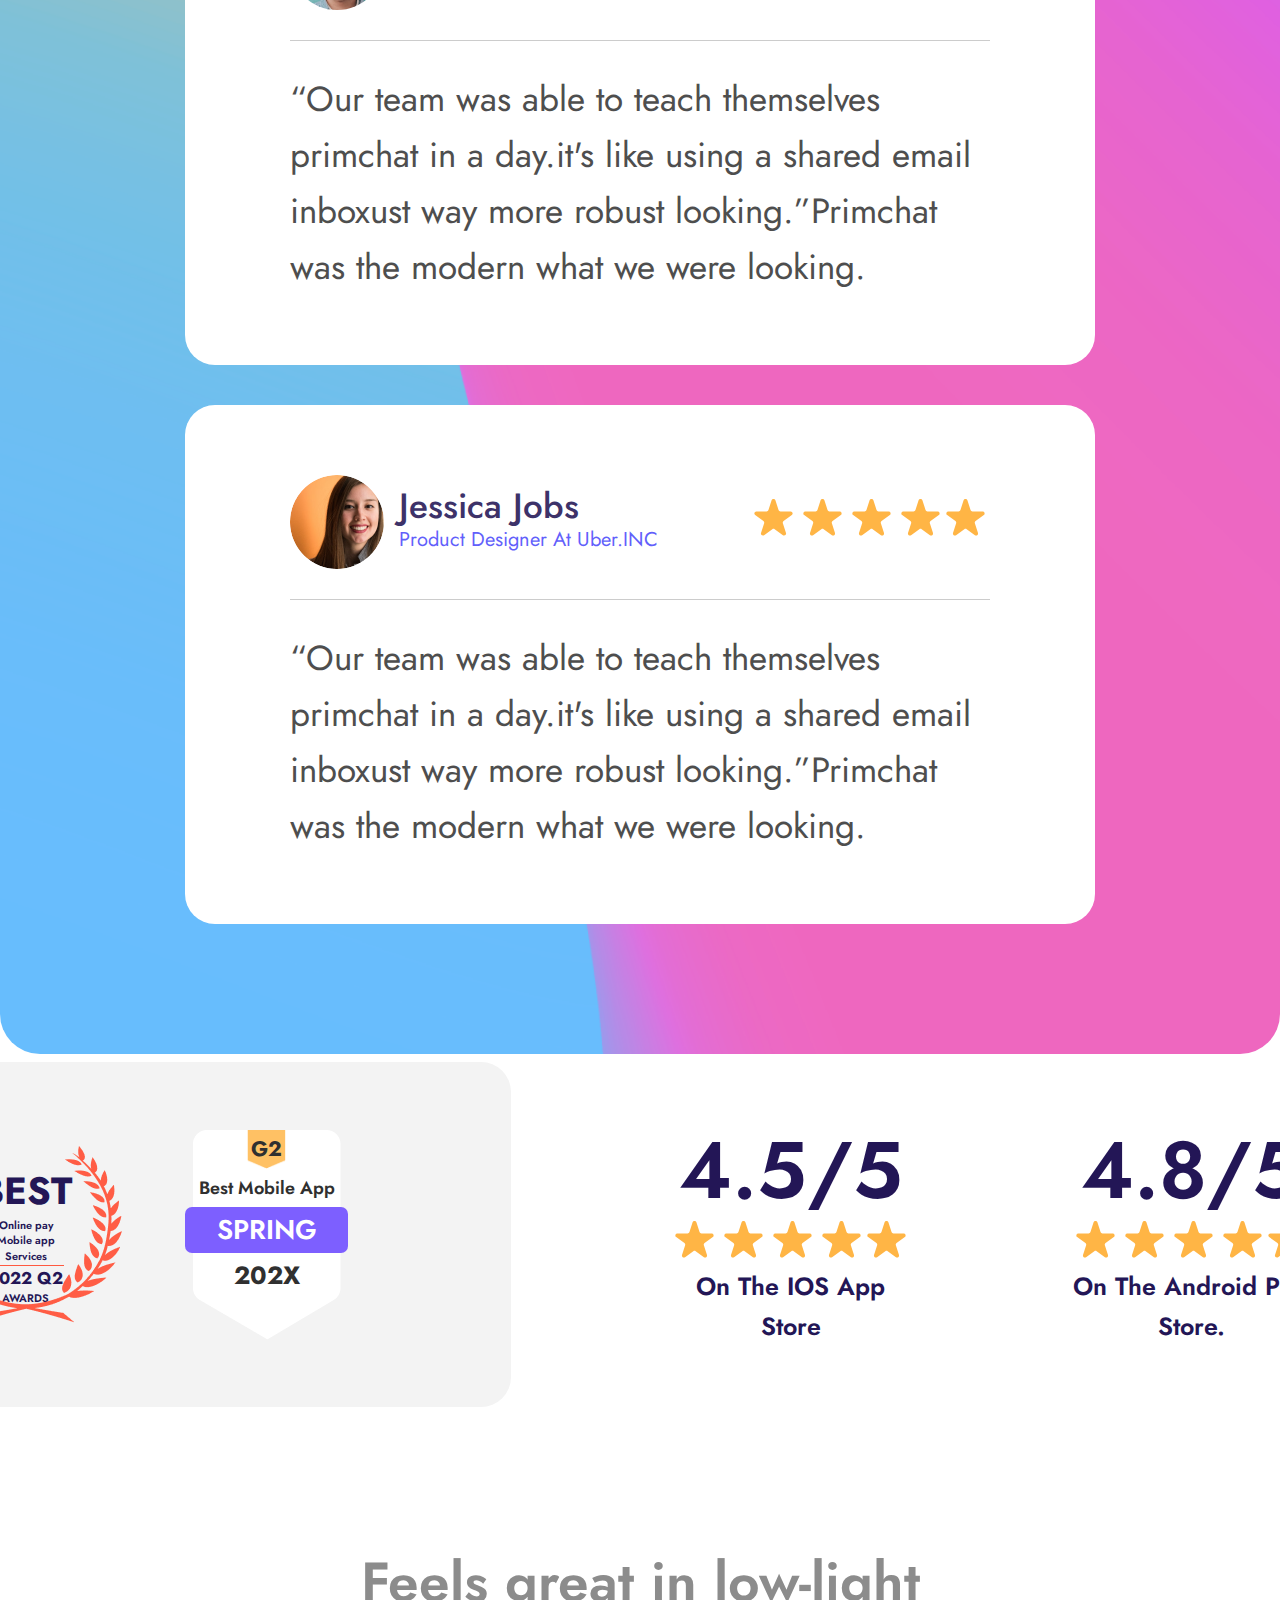
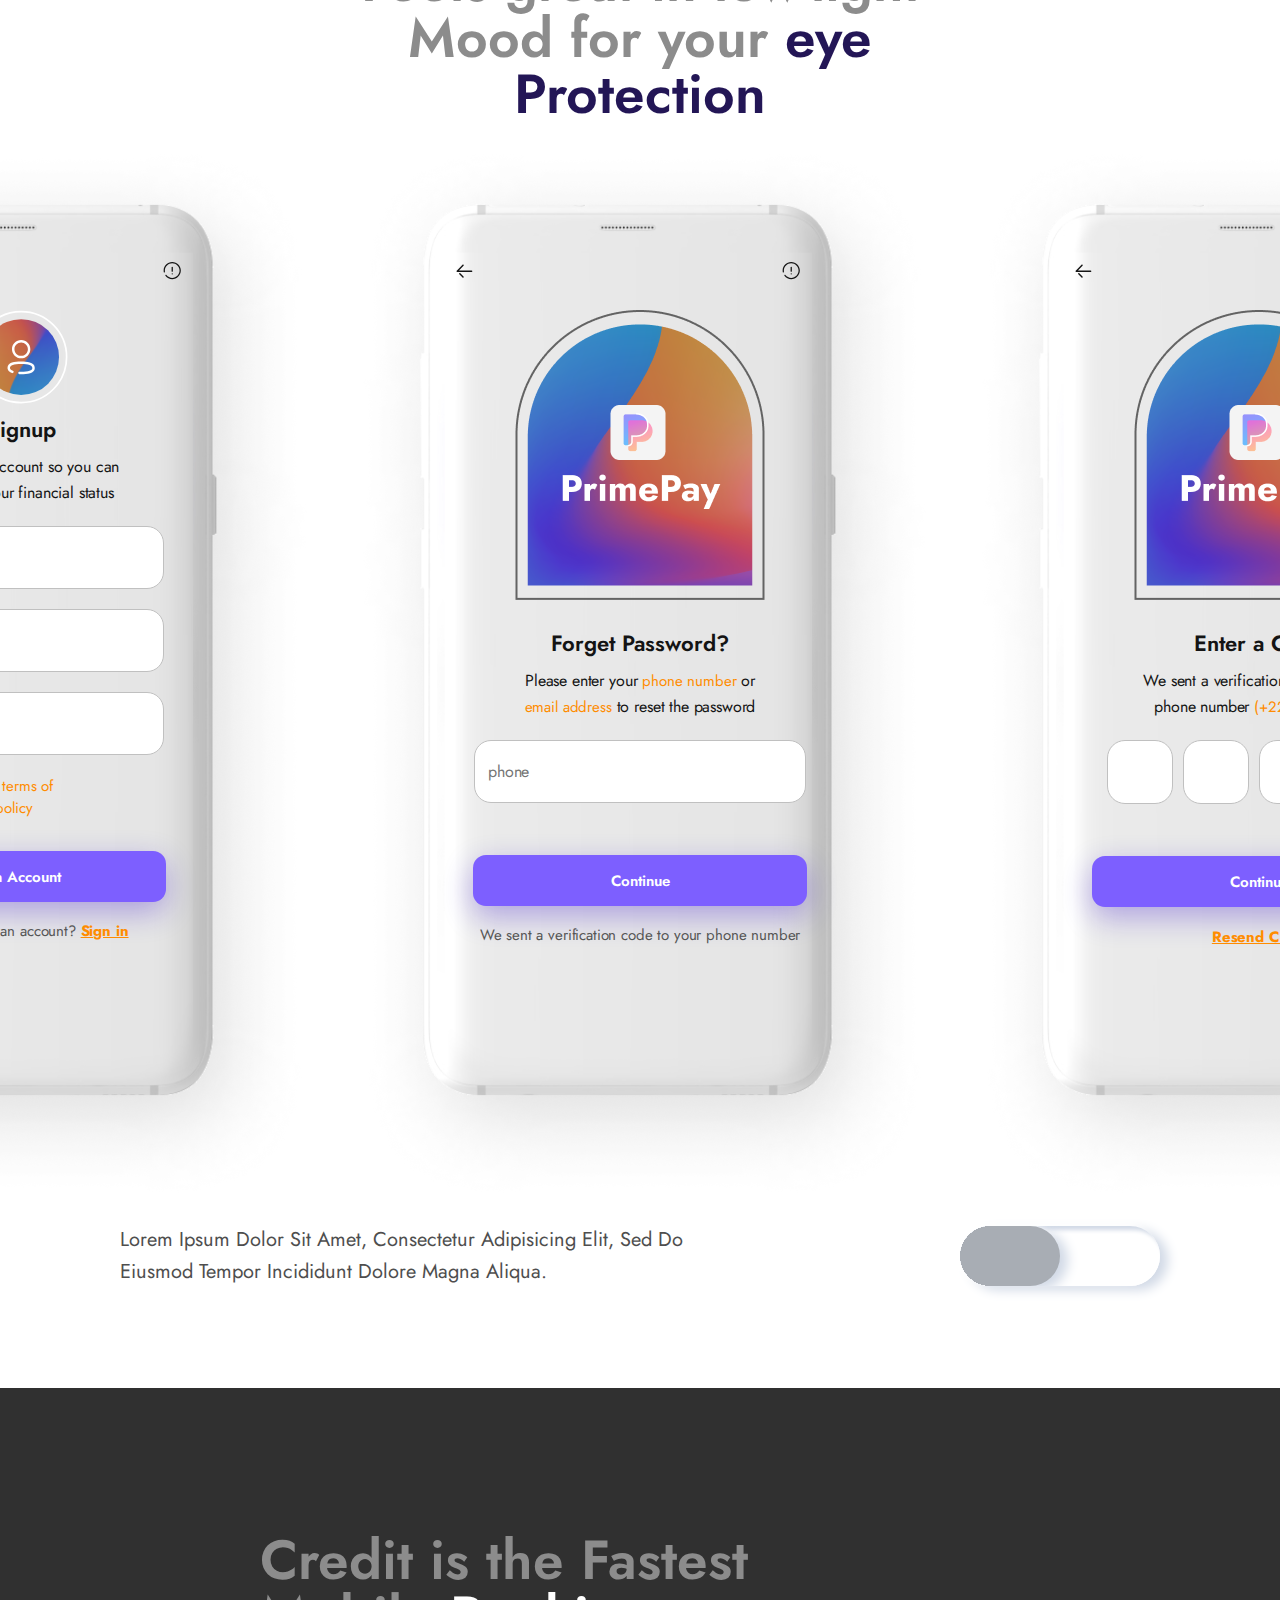
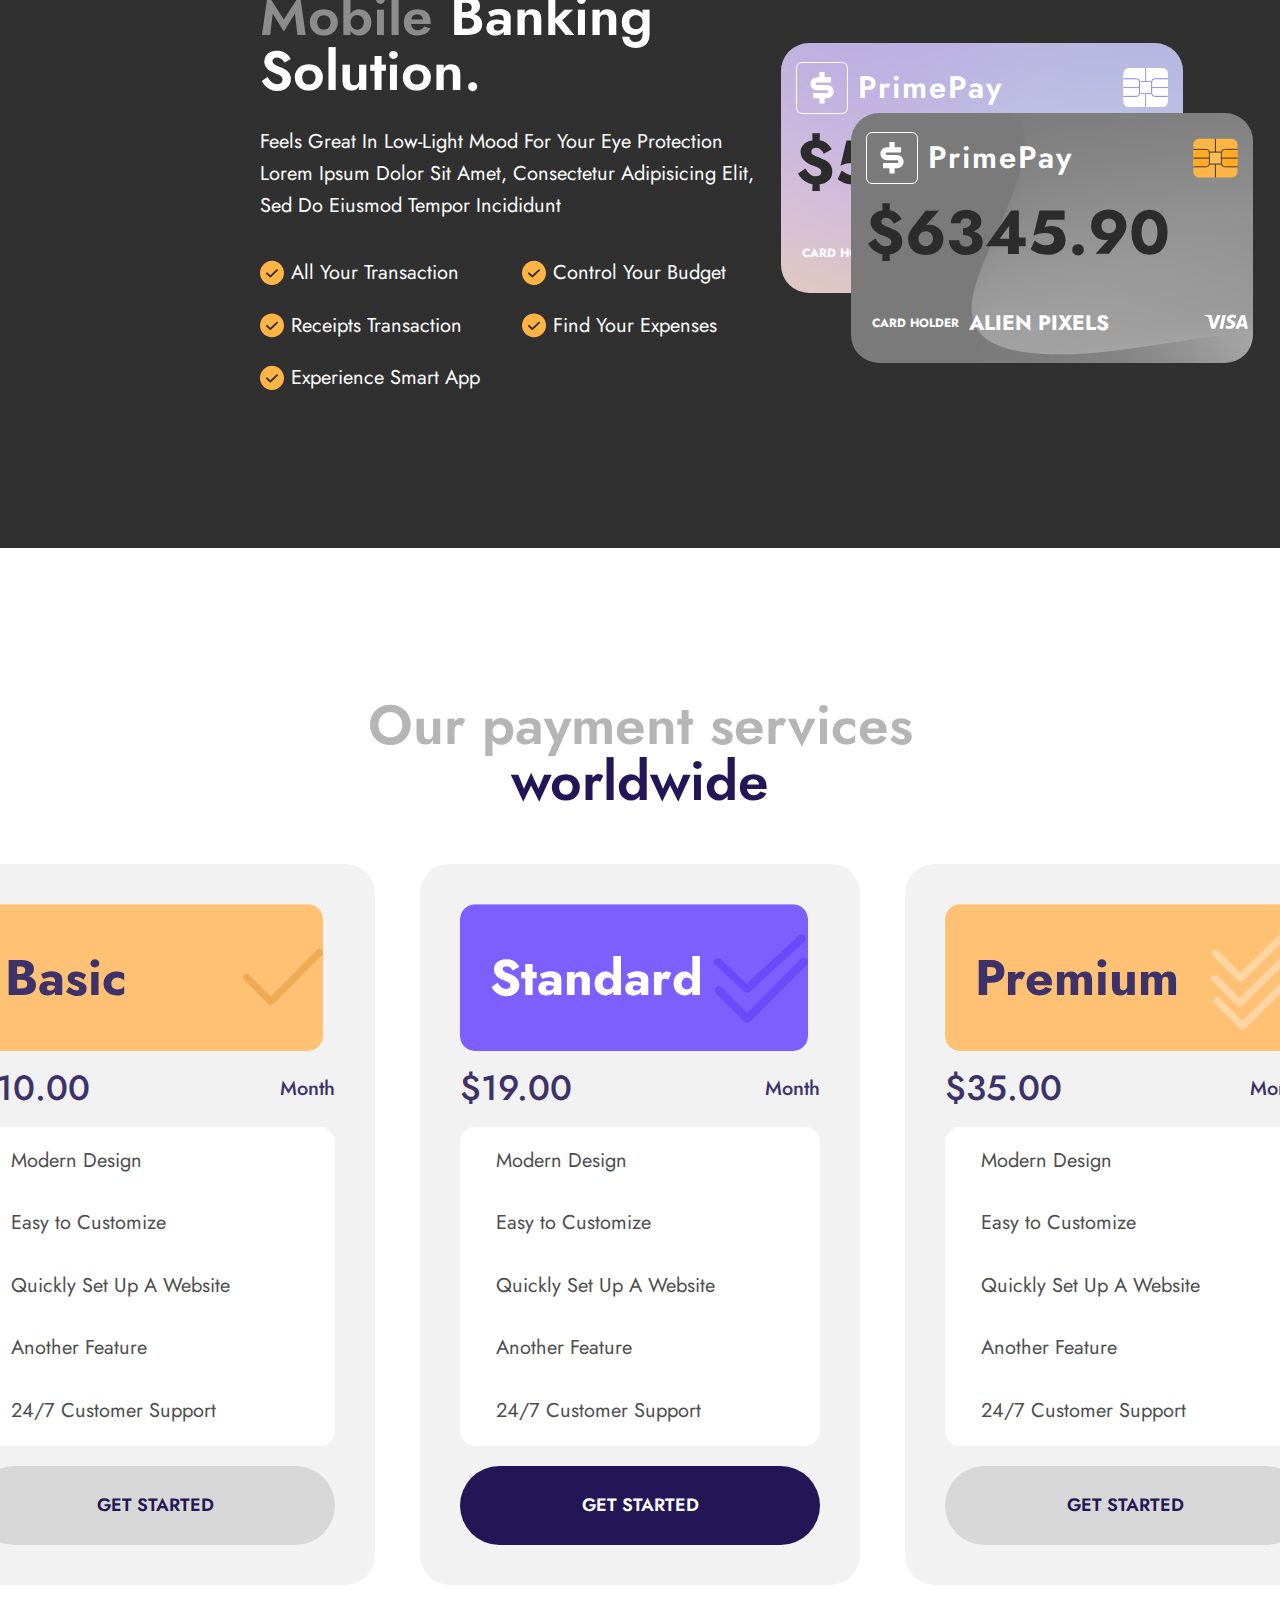
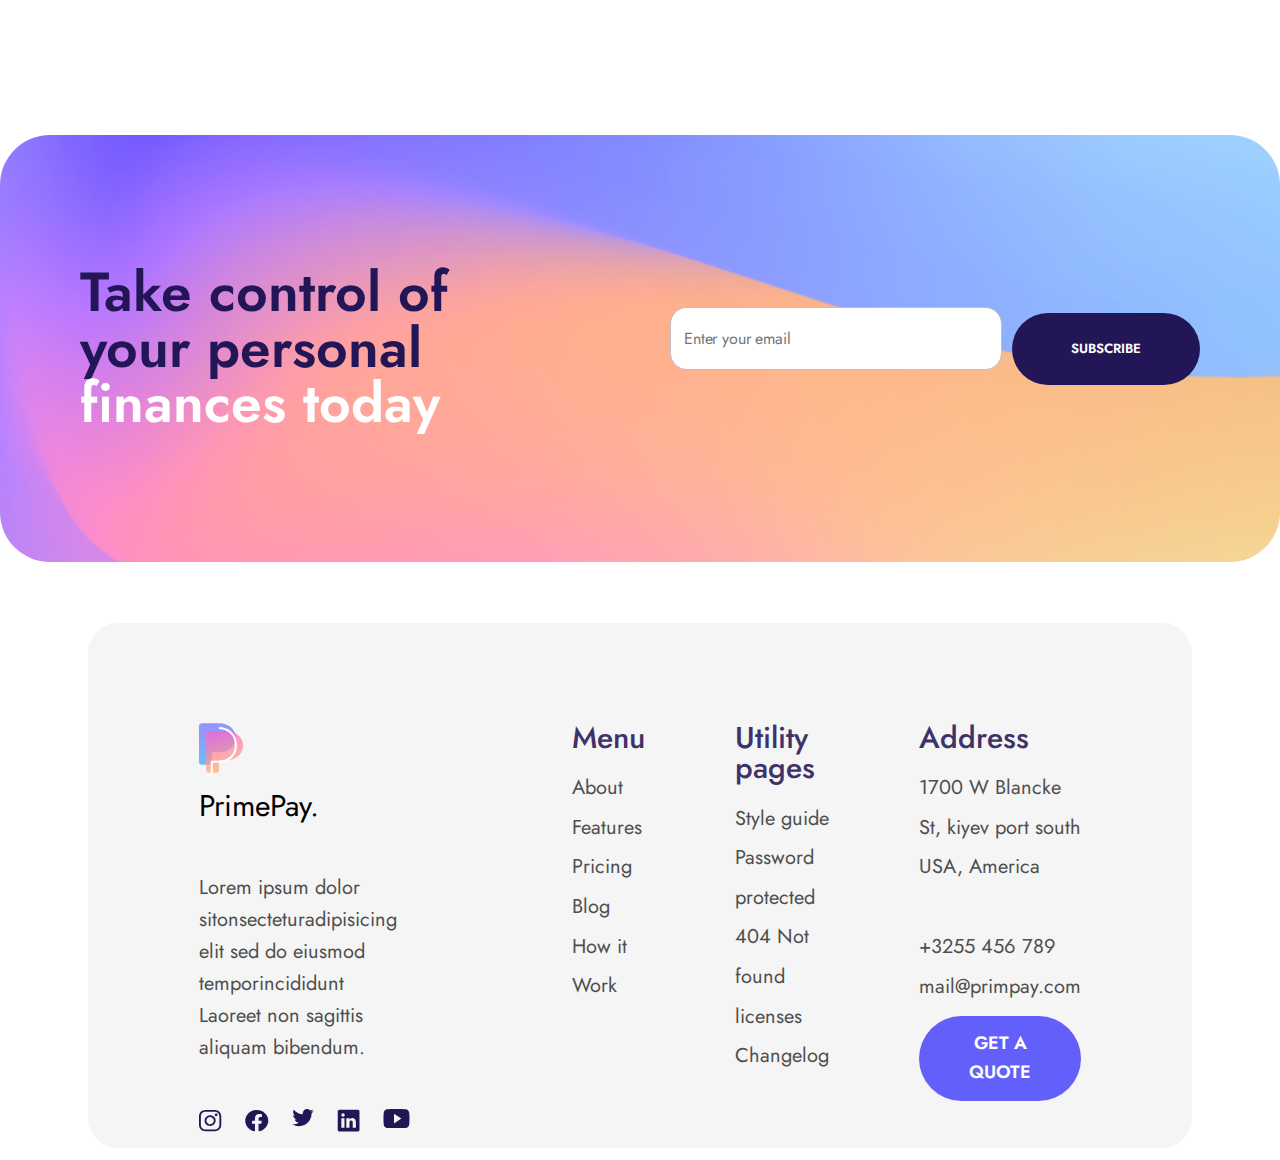
==== commit 4c69b406: "navigation-up" ====
--- a/index.html
+++ b/index.html
@@ -283,30 +283,30 @@
                 </div>
             </div>
 
-            <worth-primepay name="Safe & Security" text="Easily integrate with all your need favorite tools through and
+            <worth-primepay img="assert/img/Image1.png" name="Safe & Security" text="Easily integrate with all your need favorite tools through and
                         APIsing
-                        including automatic" img="assert/img/Image1.png"></worth-primepay>
-            <worth-primepay name="Merchant account" text="Easily integrate with all your need favorite tools through and
+                        including automatic"></worth-primepay>
+            <worth-primepay img="assert/img/Image2.png" name="Merchant account" text="Easily integrate with all your need favorite tools through and
                         APIsing
-                        including automatic"  img="assert/img/Image2.png"></worth-primepay>
-            <worth-primepay name="Merchant account" text="Easily integrate with all your need favorite tools through and
+                        including automatic"></worth-primepay>
+            <worth-primepay img="assert/img/Image3.png" name="Merchant account" text="Easily integrate with all your need favorite tools through and
                         APIsing
-                        including automatic"  img="assert/img/Image3.png"></worth-primepay>
-
-            <worth-primepay name="Fast get paid" text="Easily integrate with all your need favorite tools through and
+                        including automatic"></worth-primepay>
+
+            <worth-primepay img="assert/img/Image4.png" name="Fast get paid" text="Easily integrate with all your need favorite tools through and
                         APIsing
-                        including automatic"  img="assert/img/Image4.png"></worth-primepay>
+                        including automatic"></worth-primepay>
         </div>
     </div>
 
     <div class="testimonial">
         <p class="testimonial-text">“Say goodbye to clutter and <span class="title1">bounce rates.</span></p>
-        <widget-comment fam="Designer" name="Nattasha" img="assert/img/avatar1.png"
-                 text="“Our team was able to teach themselves primchat in a day.it's like using a shared email inboxust way more robust looking.”Primchat was the modern what we were looking."></widget-comment>
-        <widget-comment fam="Developer" name="Joe Cook" img="assert/img/avatar2.png"
-                 text="“Our team was able to teach themselves primchat in a day.it's like using a shared email inboxust way more robust looking.”Primchat was the modern what we were looking."></widget-comment>
-        <widget-comment fam="Product Designer at Uber.INC" name="Jessica Jobs" img="assert/img/avatar3.png"
-                 text="“Our team was able to teach themselves primchat in a day.it's like using a shared email inboxust way more robust looking.”Primchat was the modern what we were looking."></widget-comment>
+        <widget-comment fam="Designer" img="assert/img/avatar1.png" name="Nattasha"
+                        text="“Our team was able to teach themselves primchat in a day.it's like using a shared email inboxust way more robust looking.”Primchat was the modern what we were looking."></widget-comment>
+        <widget-comment fam="Developer" img="assert/img/avatar2.png" name="Joe Cook"
+                        text="“Our team was able to teach themselves primchat in a day.it's like using a shared email inboxust way more robust looking.”Primchat was the modern what we were looking."></widget-comment>
+        <widget-comment fam="Product Designer at Uber.INC" img="assert/img/avatar3.png" name="Jessica Jobs"
+                        text="“Our team was able to teach themselves primchat in a day.it's like using a shared email inboxust way more robust looking.”Primchat was the modern what we were looking."></widget-comment>
     </div>
     <div class="awards-star1">
         <div class="awards1">
@@ -365,20 +365,23 @@
                     <p class="telephone2-logo-text">Create an account so you can manage your financial status</p>
                 </div>
                 <div class="registration-container">
-                    <input class="registration-password" id="username" name="username" required type="text" placeholder="Username">
+                    <input class="registration-password" id="username" name="username" placeholder="Username" required
+                           type="text">
                 </div>
 
                 <div class="registration-container">
-                    <input class="registration-password" id="email" name="email" required type="email" placeholder="Email id">
+                    <input class="registration-password" id="email" name="email" placeholder="Email id" required
+                           type="email">
                 </div>
 
                 <div class="registration-container">
-                    <input class="registration-password" id="password" name="password" required type="password" placeholder="Password">
+                    <input class="registration-password" id="password" name="password" placeholder="Password" required
+                           type="password">
                 </div>
                 <div class="check-mark">
 
                     <div>
-                        <label class = "widget-checkbox">
+                        <label class="widget-checkbox">
                             <input class="" type="checkbox">
                         </label>
                     </div>
@@ -407,7 +410,8 @@
                                     class="title2">email address</span> to reset the password</p>
                     </div>
                     <div class="registration-container">
-                        <input class="registration-password" id="phone" name="tel" required type="tel"  placeholder="phone">
+                        <input class="registration-password" id="phone" name="tel" placeholder="phone" required
+                               type="tel">
                     </div>
                     <button class="registration-button">Continue</button>
                     <div class="registration-acc1-text">
@@ -453,7 +457,7 @@
                 tempor incididunt dolore magna aliqua.</p>
             <label class="label">
                 <div class="toggle">
-                    <input class="toggle-state" type="checkbox" name="check" value="check">
+                    <input class="toggle-state" name="check" type="checkbox" value="check">
                     <div class="indicator"></div>
                 </div>
             </label>
@@ -598,12 +602,15 @@
             </div>
         </div>
     </div>
+    <div class="btn-up btn-up_hide"></div>
 </main>
 <email-labs></email-labs>
 <footer-labs></footer-labs>
 
+
 <script src="index.js"></script>
 <script src="./assert/js/footer.js"></script>
+<script src="./assert/js/up.js"></script>
 <script src="./assert/js/email.js"></script>
 <script src="./assert/js/header.js"></script>
 <script src="./assert/js/phone-component.js"></script>
--- a/assert/css/styleguide.css
+++ b/assert/css/styleguide.css
@@ -1,3 +1,12 @@
+body {
+    margin: 0;
+    padding: 0;
+    display: inline-block;
+    width: 100%;
+    max-width: 100%;
+    overflow-x: hidden;
+}
+
 .header {
     justify-content: space-between;
     align-items: center;
@@ -1619,7 +1628,7 @@
     isolation: isolate;
     position: relative;
     height: 60px;
-    width:200px;
+    width: 200px;
     border-radius: 40px;
     overflow: hidden;
     box-shadow: -8px -4px 8px 0 #fff, 8px 4px 12px 0 #d1d9e6, 4px 4px 4px 0 #d1d9e6 inset, -4px -4px 4px 0 #fff inset;
@@ -1642,6 +1651,7 @@
 .toggle-state:checked ~ .indicator {
     transform: translate3d(25%, 0, 0);
 }
+
 .creat-card-main {
     background-color: #303030;
     padding: 145px 260px;
@@ -1997,7 +2007,7 @@
     margin: 61px 88px 12px 88px;
     justify-content: center;
     display: flex;
-    padding: 100px 174px;
+    padding: 100px 174px 10px 174px;
     align-items: flex-start;
     gap: 81px;
     border-radius: 30px;
@@ -2142,6 +2152,7 @@
     justify-content: center;
     max-width: 700px;
 }
+
 .latest-news1 {
     display: flex;
     flex-direction: column;
@@ -2227,6 +2238,7 @@
     margin-bottom: 110px;
 
 }
+
 .mini-latest-news {
     display: flex;
 
@@ -2276,7 +2288,8 @@
     gap: 43px;
 
 }
-.latest-news-text1{
+
+.latest-news-text1 {
     color: #3D3269;
     text-align: center;
     font-size: 55px;
@@ -2285,6 +2298,7 @@
     line-height: 123%;
     max-width: 1000px;
 }
+
 .latest-news1 {
     display: flex;
     flex-direction: column;
@@ -2293,14 +2307,15 @@
     margin-bottom: 80px;
 }
 
-.horizontal-line-links{
+.horizontal-line-links {
     margin: 20px 0;
     padding: 0;
     height: 2px;
     border: none;
     border-top: 4px dashed #ddd;
 }
-.links-text{
+
+.links-text {
     margin-top: 15px;
     color: #4E4E4E;
     text-align: justify;
@@ -2310,7 +2325,8 @@
     line-height: 150.5%;
     width: 900px;
 }
-.links-logo{
+
+.links-logo {
     padding: 40px;
     width: 900px;
     text-align: start;
@@ -2320,7 +2336,8 @@
     font-weight: 600;
     line-height: 110%;
 }
-.links-text-list{
+
+.links-text-list {
     color: #4E4E4E;
     font-size: 18px;
     font-style: normal;
@@ -2328,20 +2345,23 @@
     line-height: 288.5%;
     text-transform: capitalize;
 }
-.speech{
+
+.speech {
     width: 32px;
     height: 238px;
     flex-shrink: 0;
     background: #8A6FFD;
 }
-.speech-text{
+
+.speech-text {
     color: #4E4E4E;
     font-size: 25px;
     font-style: normal;
     font-weight: 400;
     line-height: 160%;
 }
-.link-commit{
+
+.link-commit {
     display: flex;
     width: 900px;
     padding: 47px 52px;
@@ -2351,7 +2371,8 @@
     border-radius: 30px;
     background: #F5F5F5;
 }
-.horizontal-line-links-text{
+
+.horizontal-line-links-text {
     width: 700px;
     height: 2px;
     background: #CCC;
--- a/assert/css/default.css
+++ b/assert/css/default.css
@@ -8,187 +8,247 @@
     --greybackground-color: #F8F8F8;
     font-family: 'Jost', sans-serif;
 }
+
 .font-family_inter {
     font-family: 'Inter', sans-serif;
 }
+
 .text_xs {
     font-size: 25px;
 }
+
 .text_sm {
     font-size: 28px;
 }
+
 .text_md {
     font-size: 30px;
 }
+
 .text_lg {
     font-size: 35px;
 }
+
 .text_xl {
     font-size: 40px;
 }
+
 .text_xxl {
     font-size: 70px;
 }
+
 .text_bold {
     font-weight: bold;
 }
-.center{
+
+.center {
     justify-content: center;
     align-items: center;
 }
+
 .flex {
     display: flex;
 }
+
 .column {
     flex-direction: column;
 }
-.row{
+
+.row {
     flex-direction: row;
 }
-.between{
+
+.between {
     justify-content: space-between;
 }
-.evenly{
+
+.evenly {
     justify-content: space-evenly;
 }
-.around{
+
+.around {
     justify-content: space-around;
 }
+
 .grid {
     display: grid;
 }
+
 .HIDE {
     display: none;
 }
+
 .margin_auto {
     margin: auto;
 }
-.max-width_700{
+
+.max-width_700 {
     max-width: 700px;
 }
-.max-width_1050{
+
+.max-width_1050 {
     max-width: 1050px;
 }
-.top_60{
+
+.top_60 {
     top: 60px;
 }
-.top_500{
+
+.top_500 {
     top: 500px;
 }
-.left_625{
+
+.left_625 {
     left: 625px;
 }
+
 .gap_6 {
     gap: 6px;
 }
+
 .gap_7 {
     gap: 7px;
 }
+
 .gap_8 {
     gap: 8px;
 }
+
 .gap_9 {
     gap: 9px;
 }
+
 .gap_10 {
     gap: 10px;
 }
+
 .gap_15 {
     gap: 15px;
 }
+
 .gap_16 {
     gap: 16px;
 }
+
 .gap_20 {
     gap: 20px;
 }
-.gap_95{
+
+.gap_95 {
     gap: 95px;
 }
+
 .gap_25 {
     gap: 25px;
 }
+
 .gap_32 {
     gap: 32px;
 }
+
 .gap_33 {
     gap: 33px
 }
+
 .gap_45 {
     gap: 45px;
 }
+
 .gap_55 {
     gap: 55px;
 }
+
 .gap_120 {
     gap: 120px;
 }
+
 .gap_430 {
     gap: 430px;
 }
-.padding-top_20{
+
+.padding-top_20 {
     padding-top: 20px;
 }
+
 .padding_20 {
     padding: 20px;
 }
+
 .padding_45 {
     padding: 45px;
 }
+
 .mar_15 {
     margin: 15px 0;
 }
+
 .margin-top_45 {
     margin-top: 45px;
 }
+
 .margin-bottom_30 {
     margin-bottom: 30px;
 }
+
 .color_primary {
     color: var(--primary-color);
 }
+
 .color_dark {
     color: var(--color-dark);
 }
+
 .color_light {
     color: white;
 }
+
 .color_gray {
     color: var(--content-color);
 }
+
 a {
     text-decoration: none;
 }
-.list{
+
+.list {
     list-style-type: none;
 }
+
 .wrap-container {
     width: 100%;
     max-width: 1400px;
     margin: 0 auto;
 }
+
 .wrap-container_lg {
     max-width: 1747px;
 }
-.center_align{
+
+.center_align {
     align-items: center;
 }
-.center_justify{
-    justify-content:center;
-}
-.width_900{
+
+.center_justify {
+    justify-content: center;
+}
+
+.width_900 {
     width: 900px;
 }
-.width{
-   width: 100%
-}
-.max_width_2400{
+
+.width {
+    width: 100%
+}
+
+.max_width_2400 {
     max-width: 2400px;
 }
-.absolute{
+
+.absolute {
     position: absolute;
 }
-.relative{
+
+.relative {
     position: relative;
 }
 
@@ -198,7 +258,8 @@
     aspect-ratio: 1/1;
     display: block;
 }
-.widget-checkbox>input {
+
+.widget-checkbox > input {
     width: 100%;
 }
 
@@ -210,14 +271,16 @@
     border-radius: 7px;
     background: #141414;
 }
-.list_style_type-circle{
+
+.list_style_type-circle {
     list-style-type: circle;
 }
-.border_40{
+
+.border_40 {
     border-radius: 40px;
 }
 
-.widget-checkbox>input:checked:before {
+.widget-checkbox > input:checked:before {
     content: "✓";
     color: white;
 
@@ -229,10 +292,52 @@
     top: -3px;
     margin: auto;
 }
+
 .widget-checkbox:after {
     position: absolute;
     inset: 0 0 0 0;
 }
-.angle{
+
+.angle {
     border-radius: 30px;
+}
+
+.btn-up {
+    position: fixed;
+    background-color: #3d3269;
+    left: 20px;
+    bottom: 0;
+    border-top-left-radius: 8px;
+    border-top-right-radius: 8px;
+    cursor: pointer;
+    display: flex;
+    align-items: center;
+    justify-content: center;
+    transition: opacity 0.3s ease-in-out;
+    width: 60px;
+    height: 50px;
+    opacity: 1;
+}
+
+.btn-up::before {
+    content: "";
+    width: 40px;
+    height: 40px;
+    background: transparent no-repeat center center;
+    background-size: 100% 100%;
+    background-image: url("data:image/svg+xml,%3Csvg xmlns='http://www.w3.org/2000/svg' width='16' height='16' fill='%23fff' viewBox='0 0 16 16'%3E%3Cpath fill-rule='evenodd' d='M7.646 4.646a.5.5 0 0 1 .708 0l6 6a.5.5 0 0 1-.708.708L8 5.707l-5.646 5.647a.5.5 0 0 1-.708-.708l6-6z'/%3E%3C/svg%3E");
+}
+
+.btn-up_hide {
+    display: none;
+}
+
+.btn-up_hiding {
+    opacity: 0;
+}
+
+@media (hover: hover) and (pointer: fine) {
+    .btn-up:hover {
+        background-color: #231656;
+    }
 }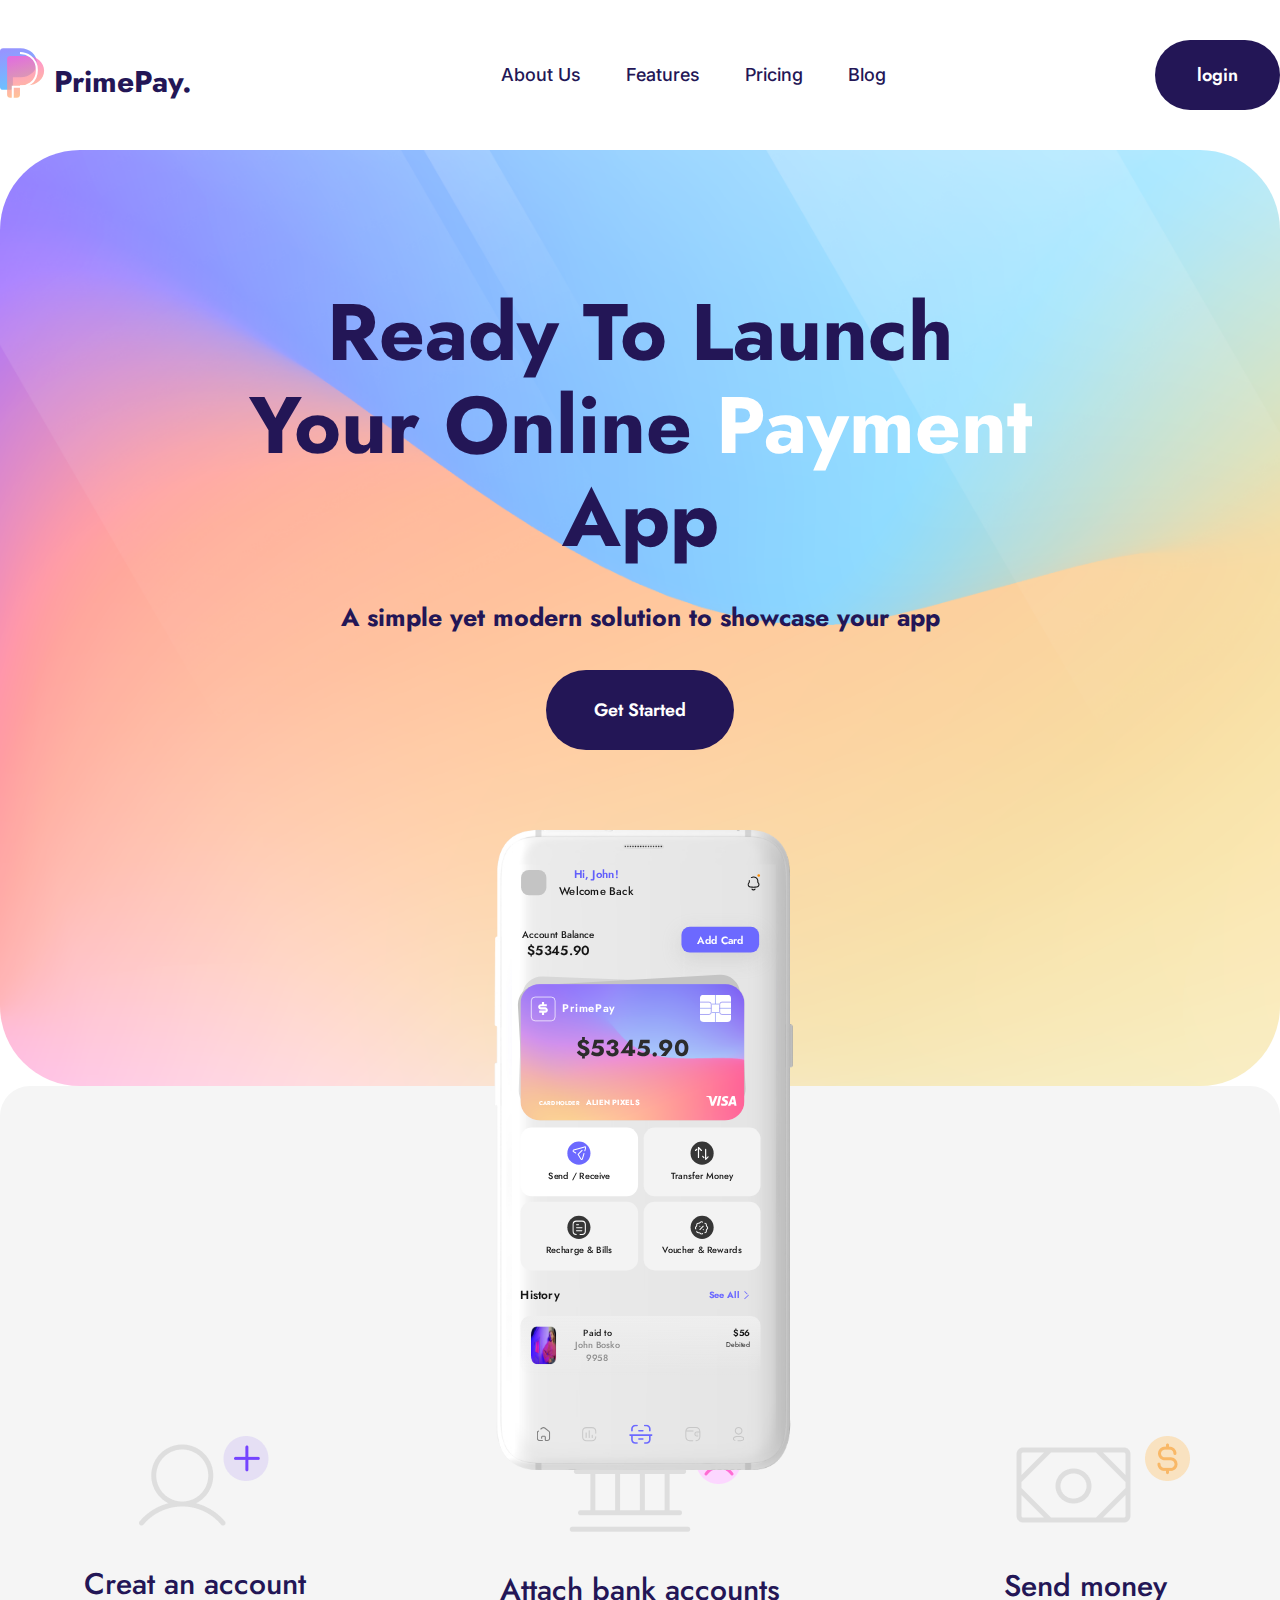
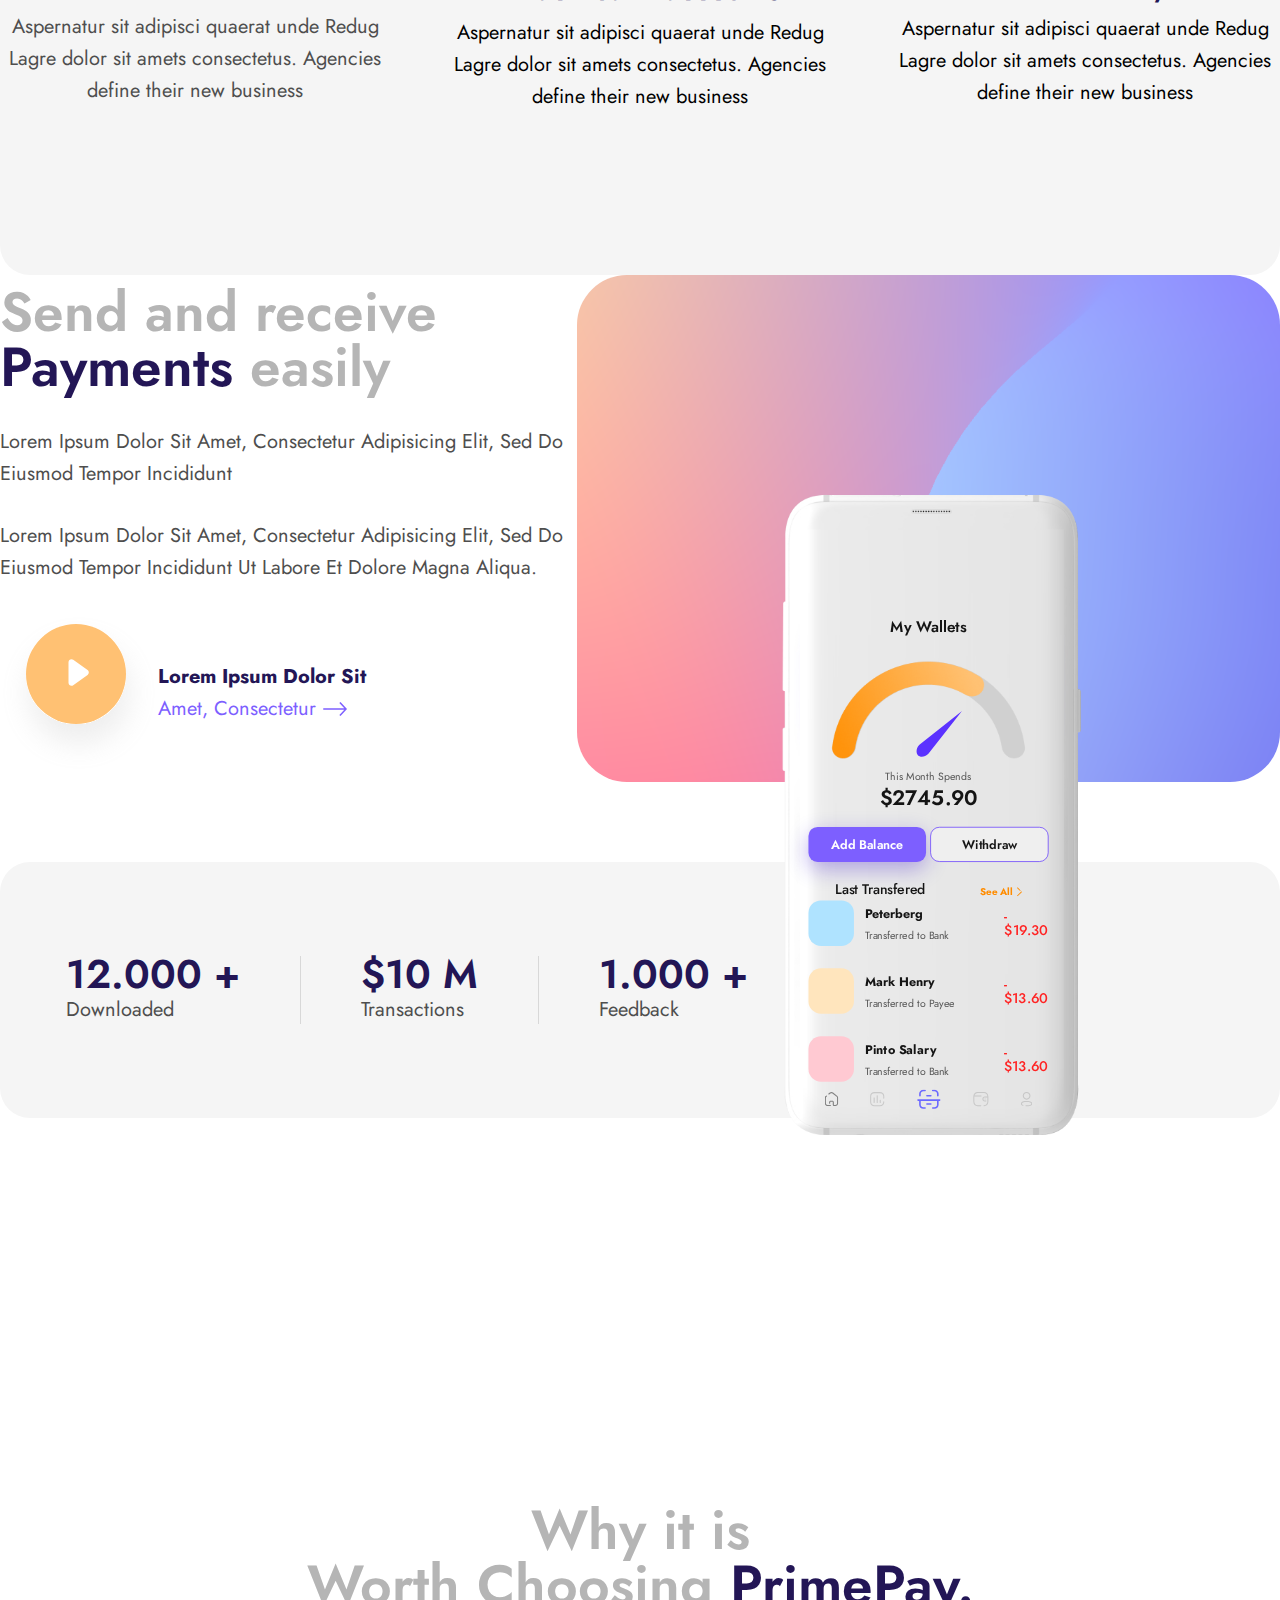
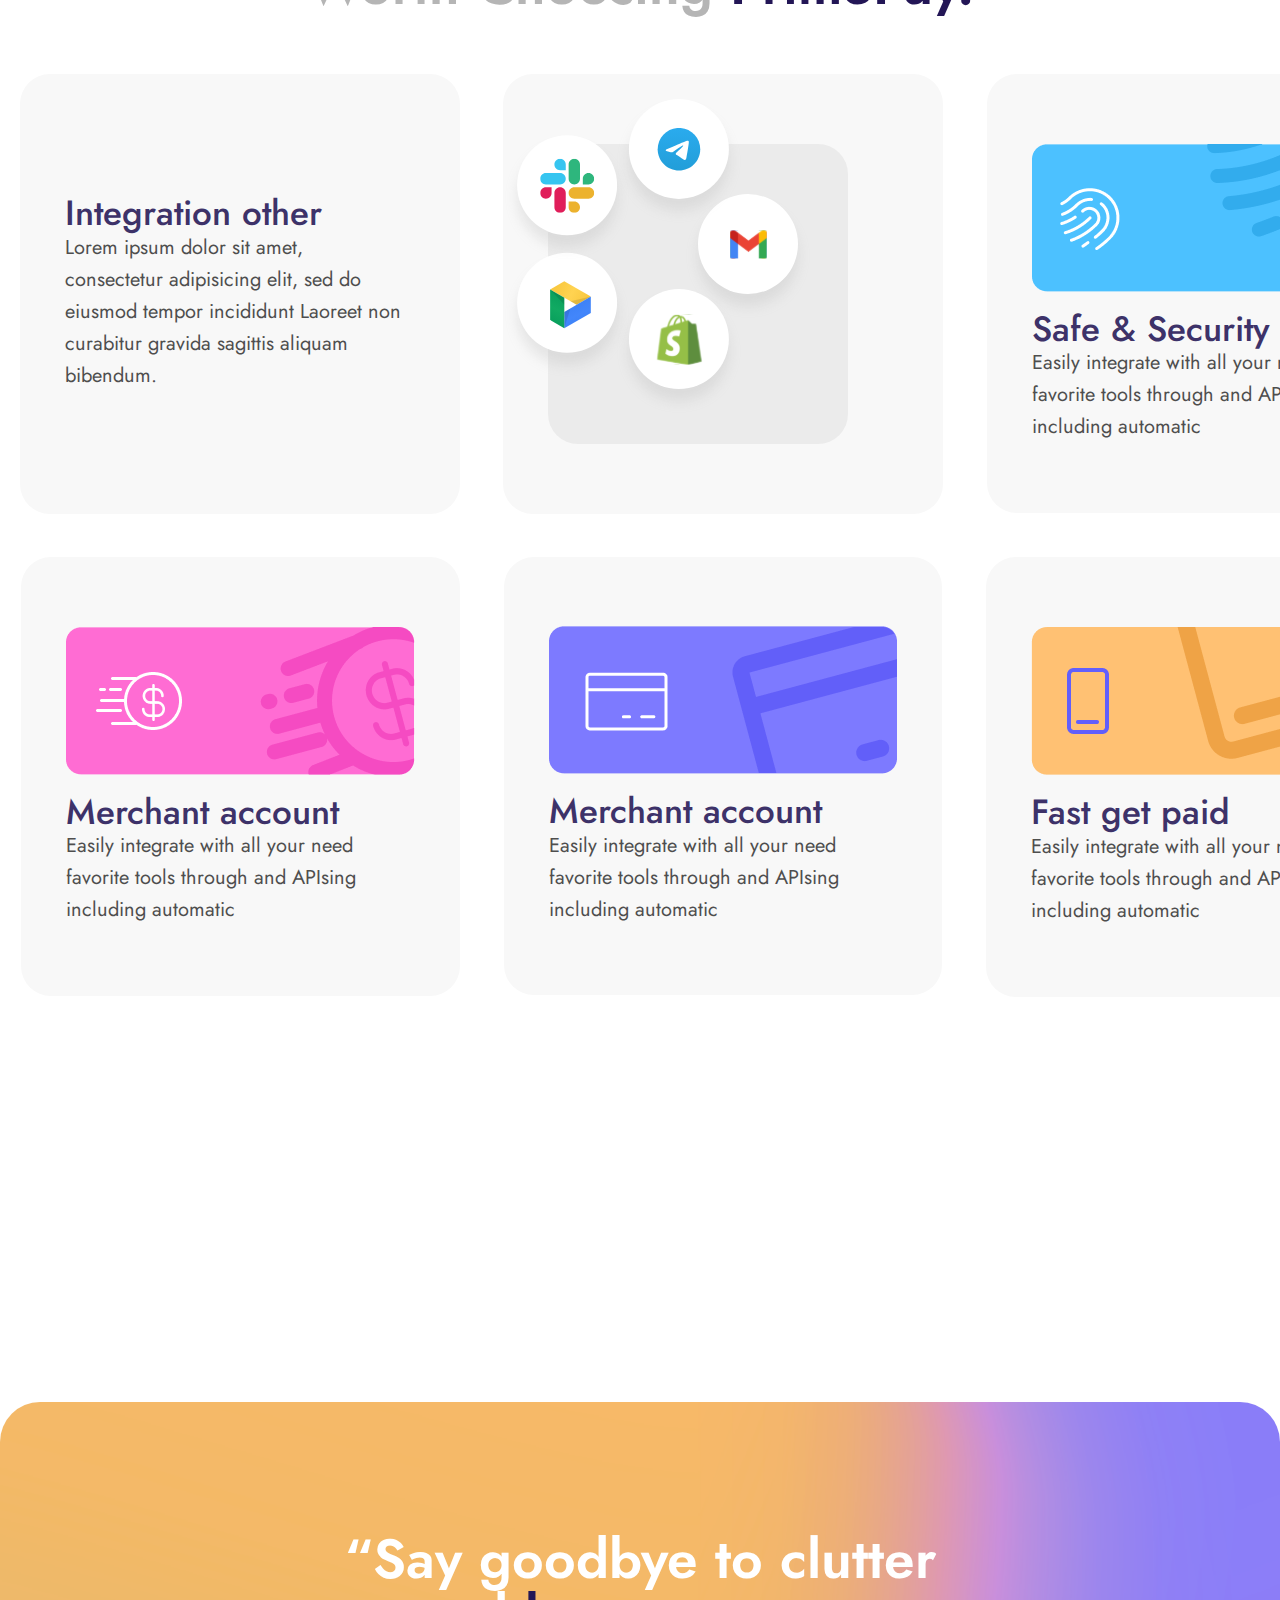
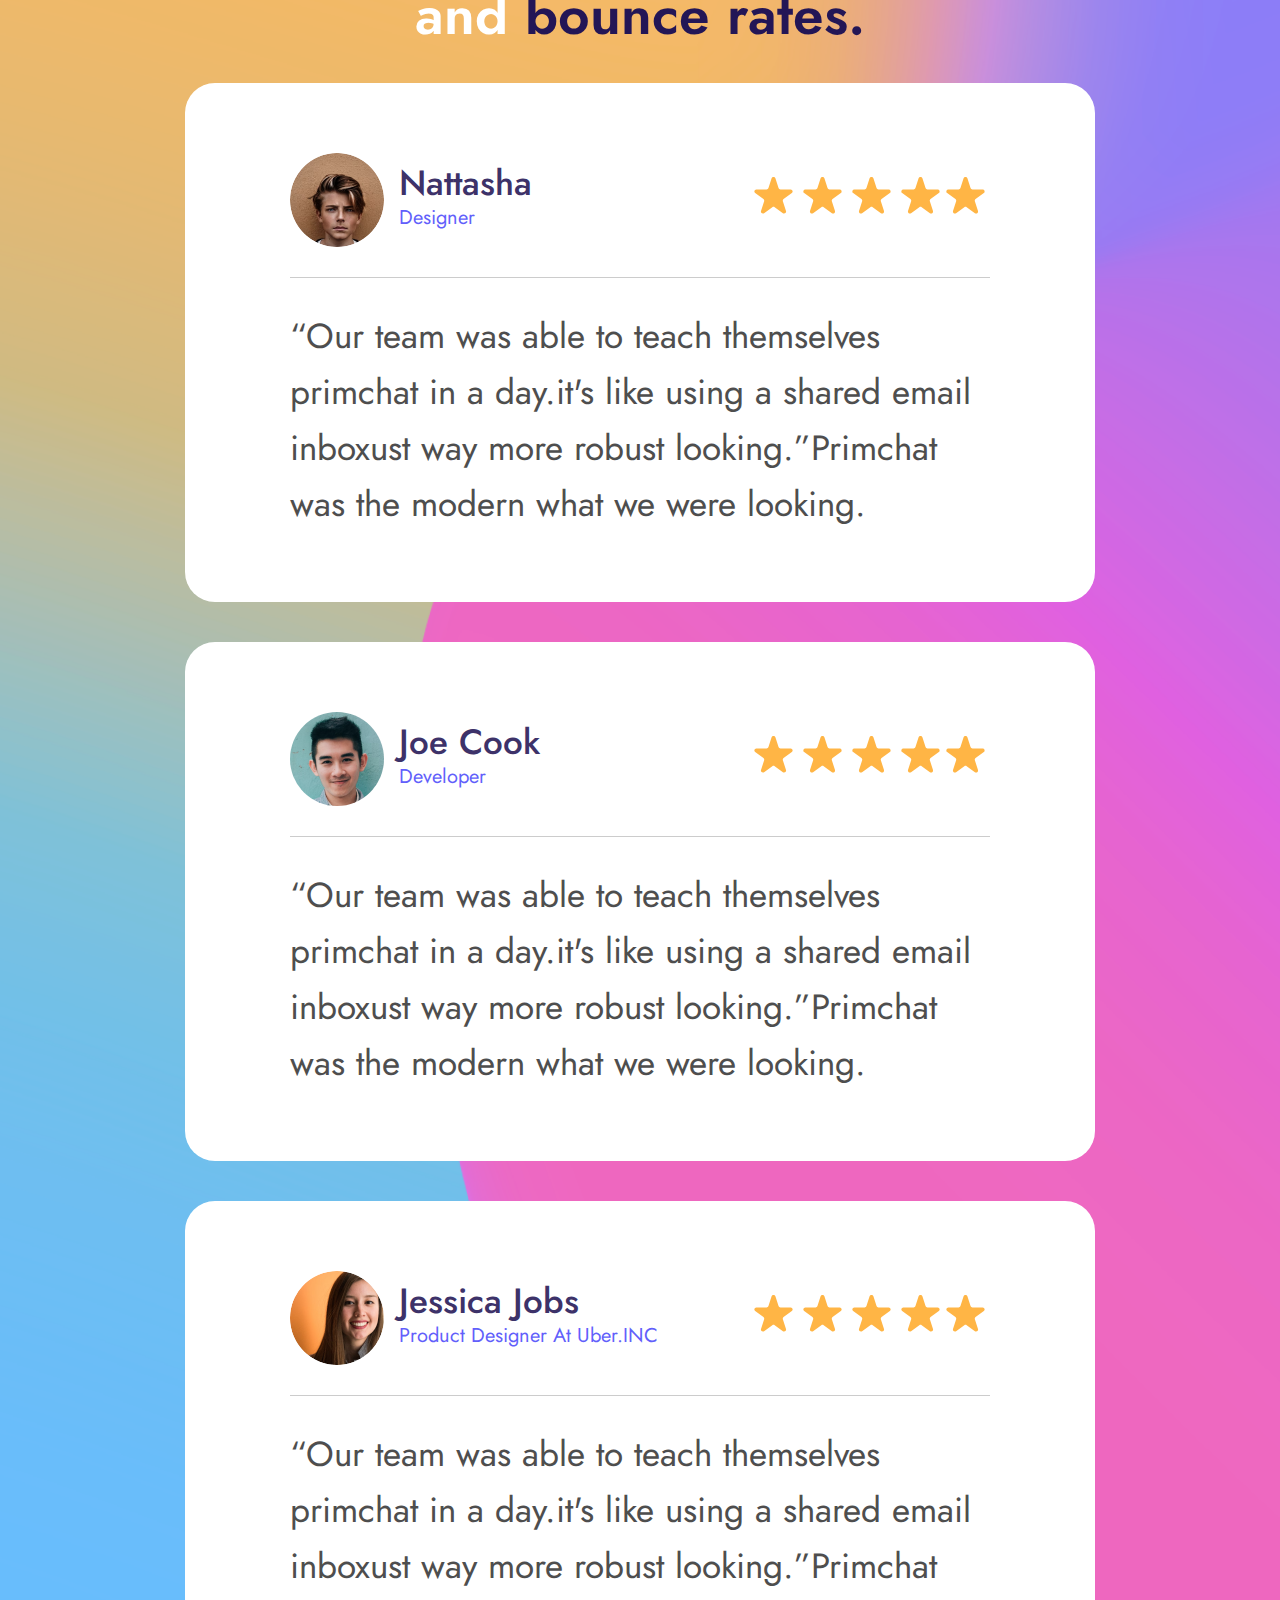
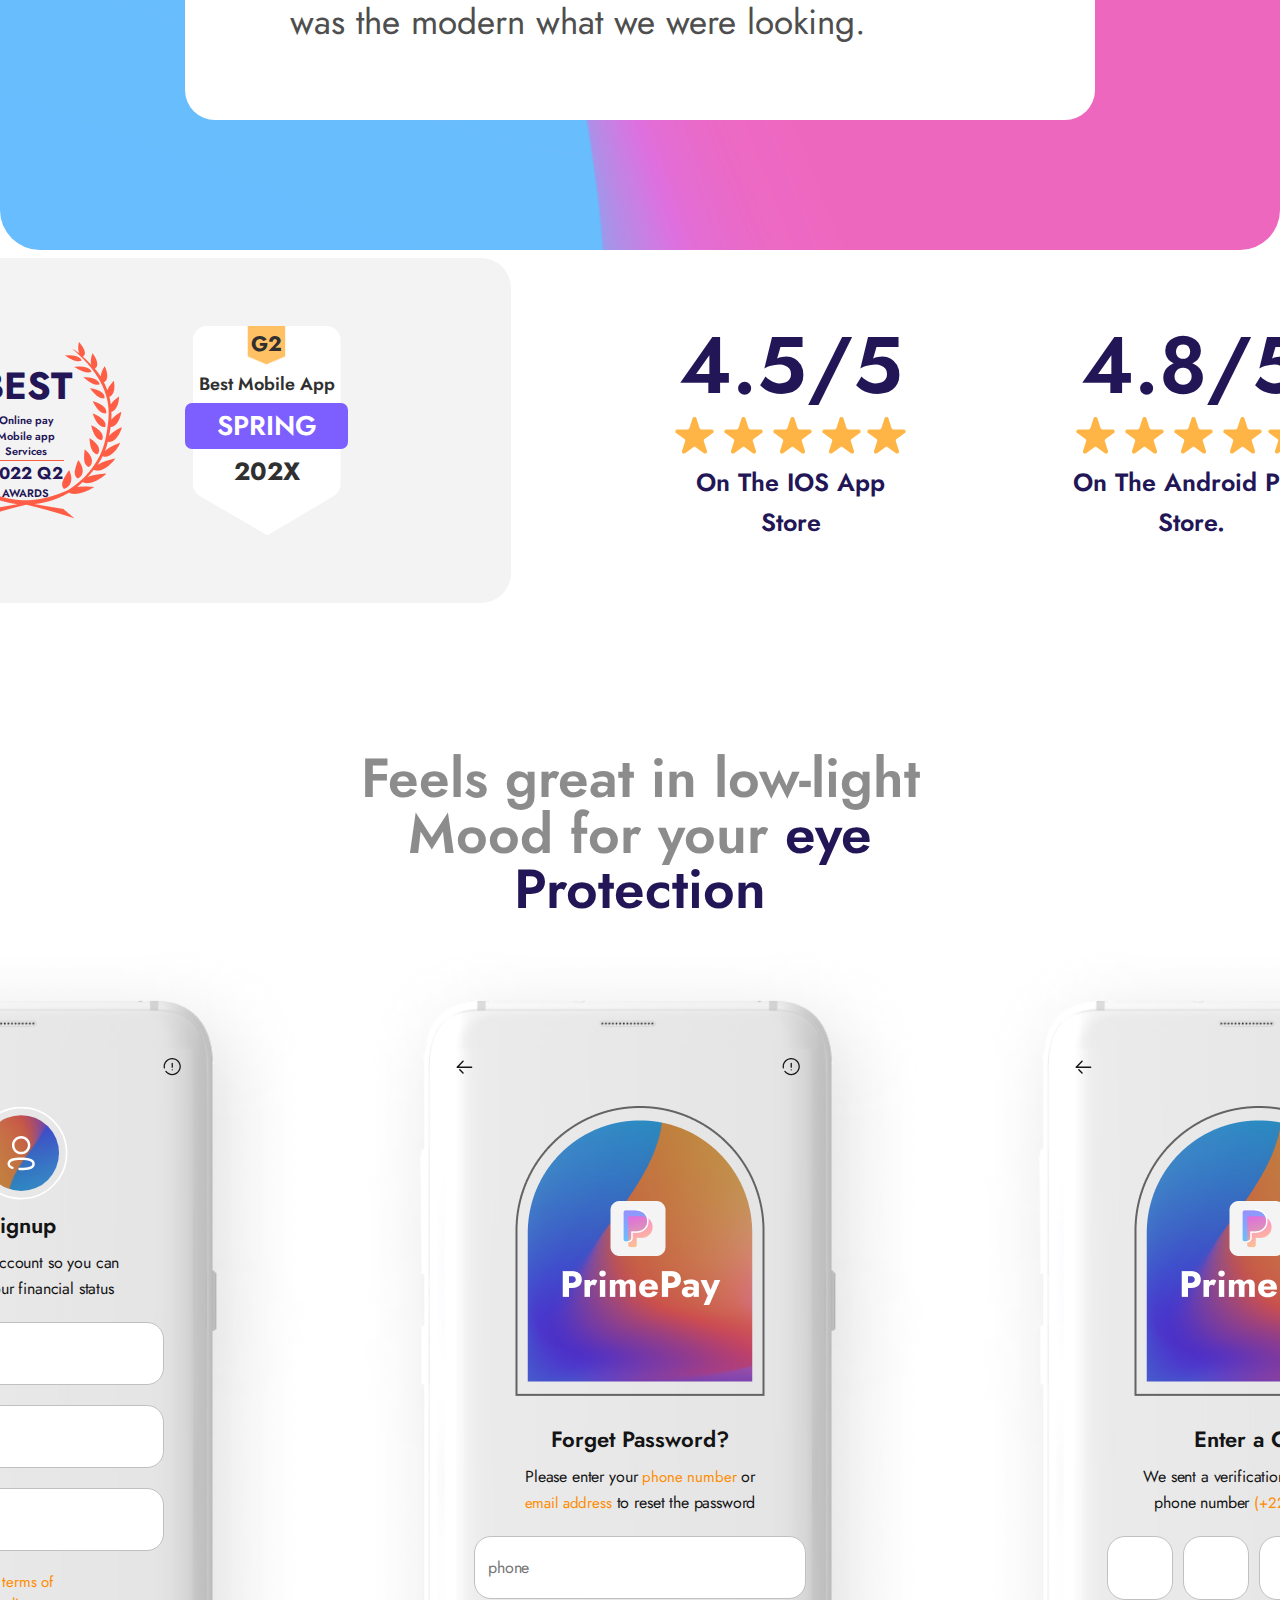
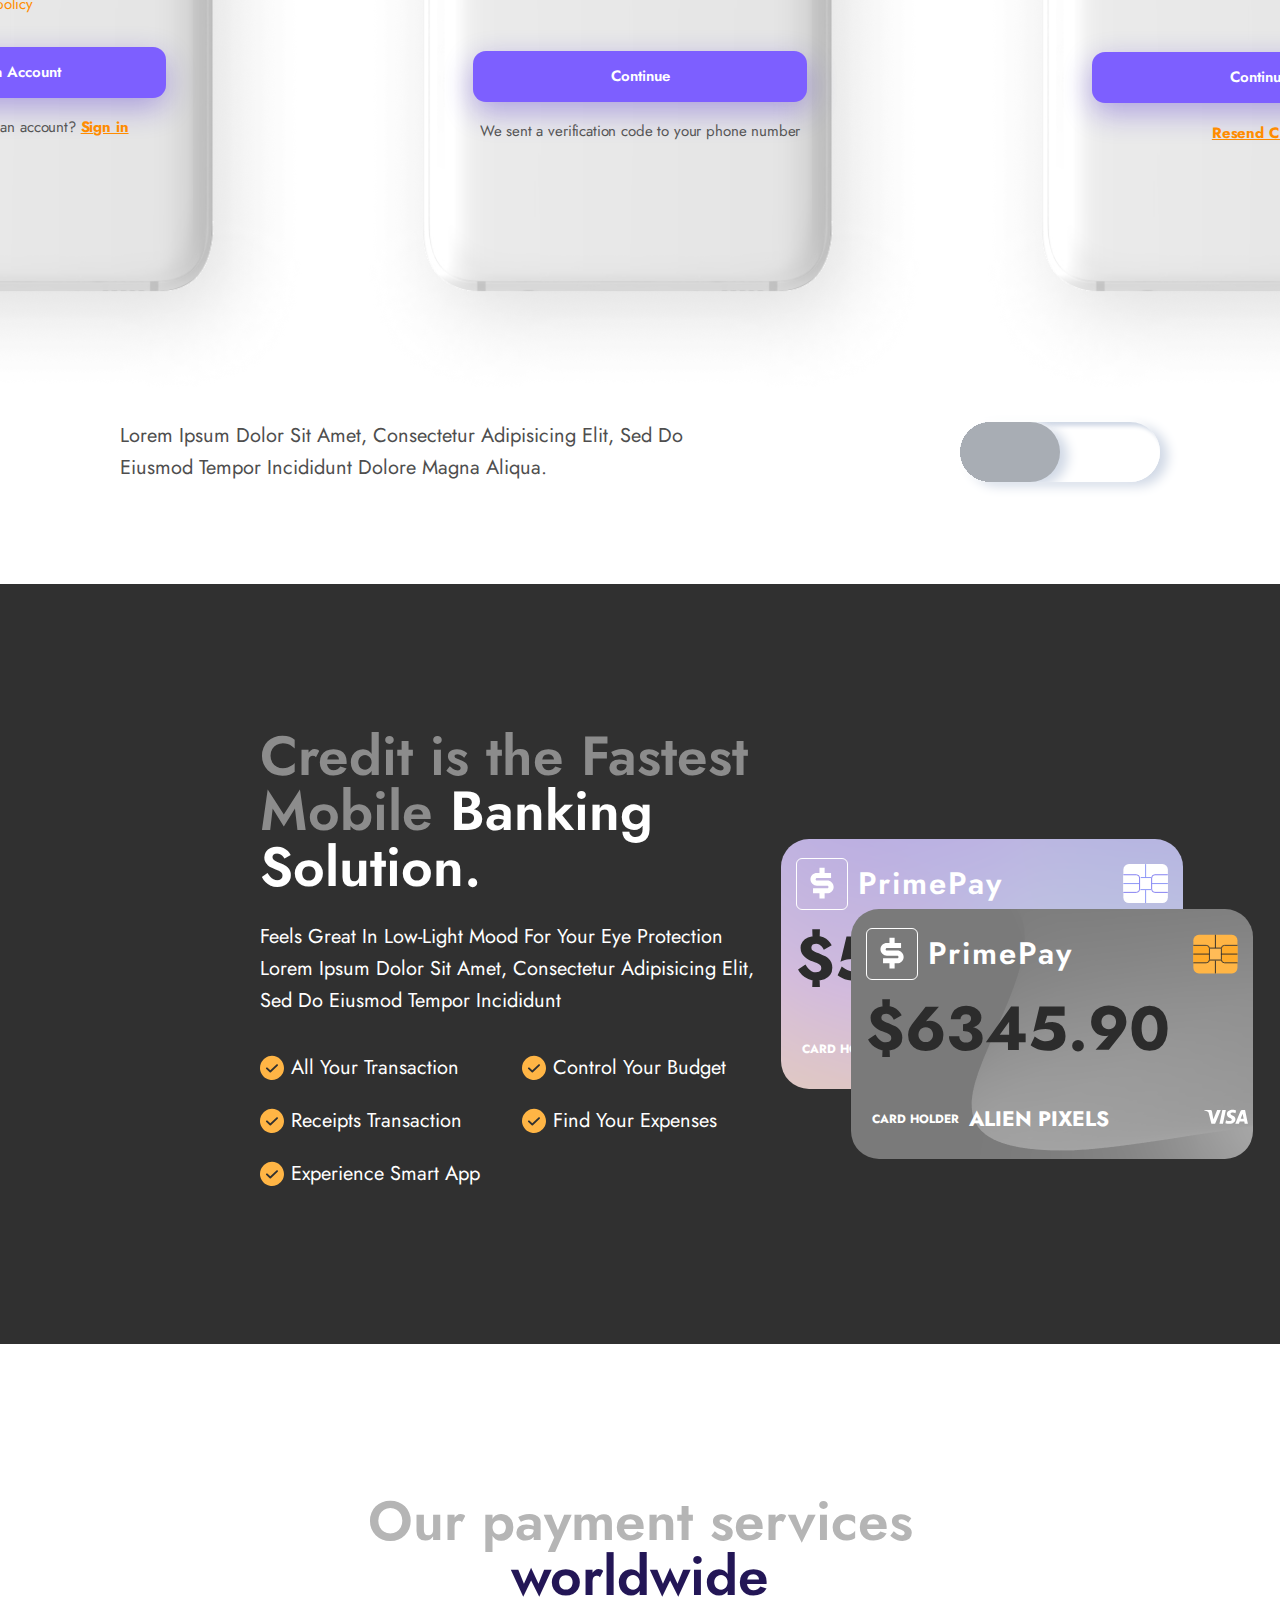
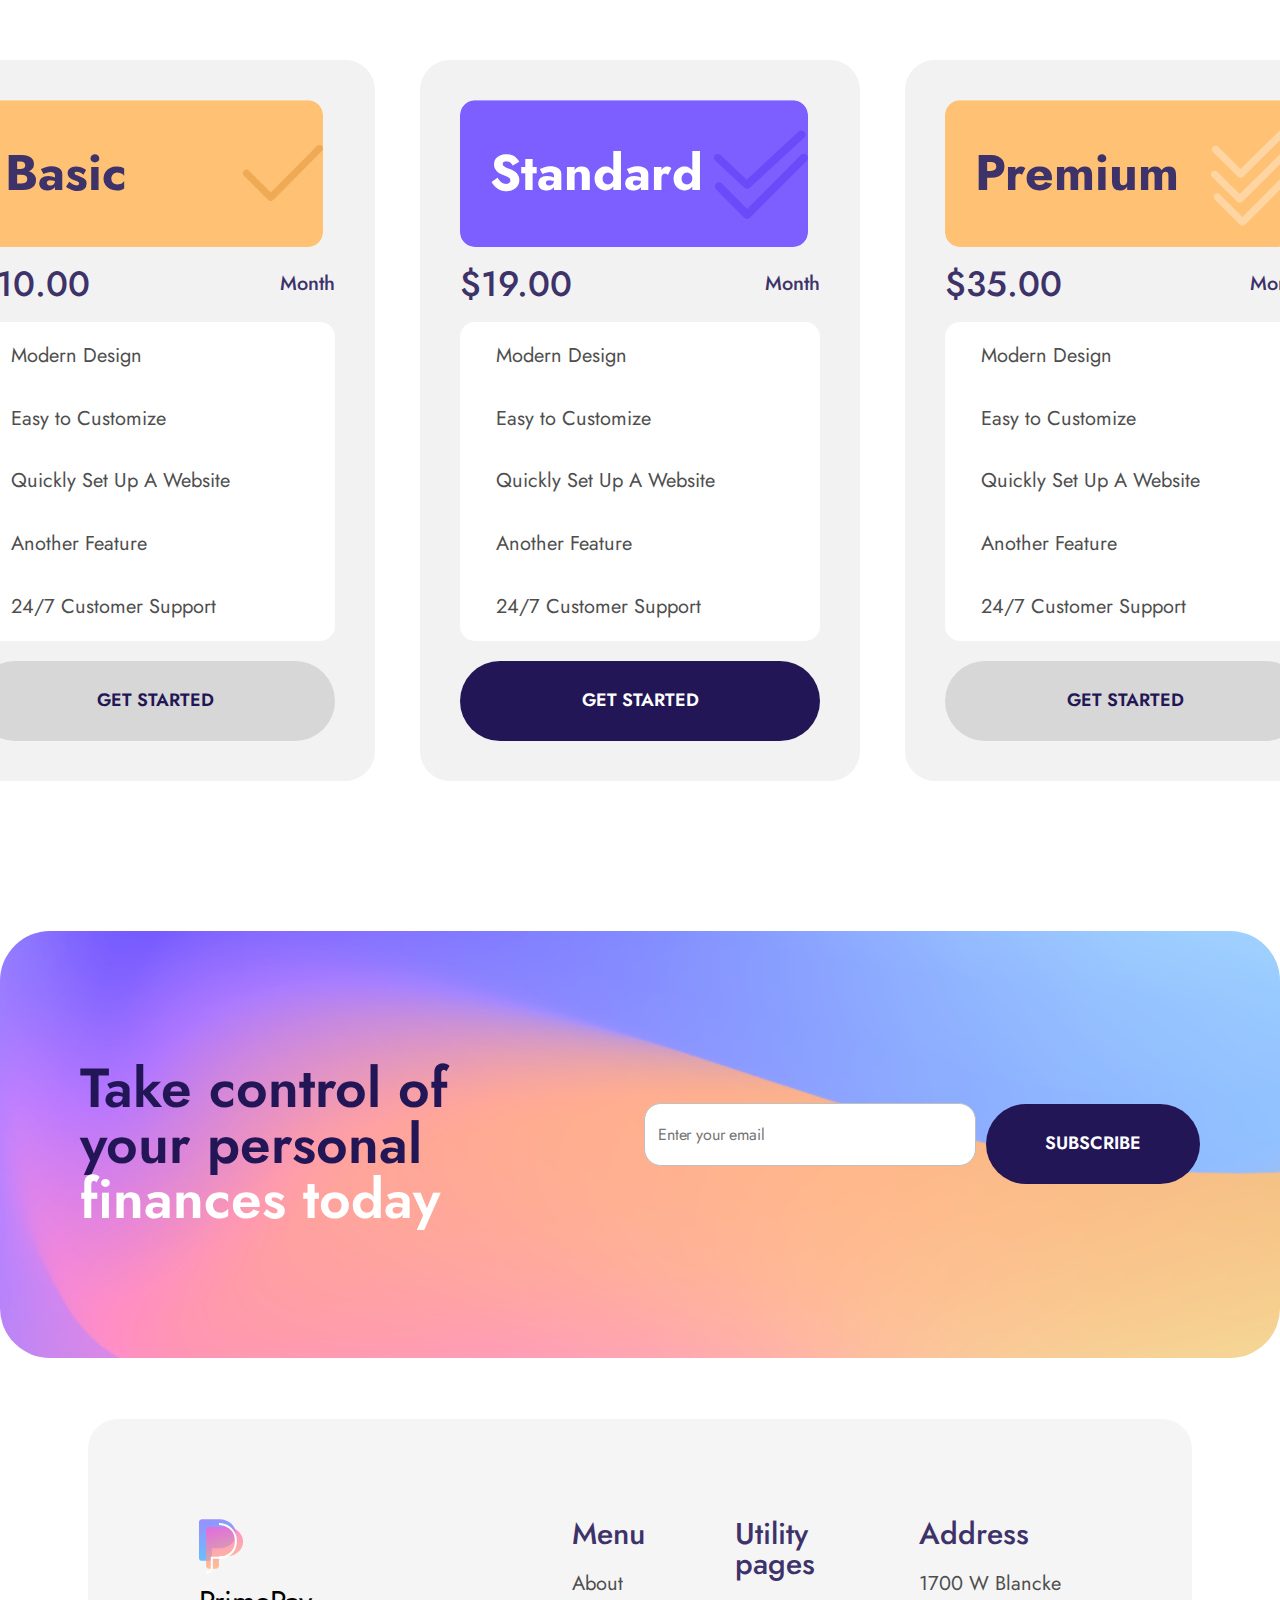
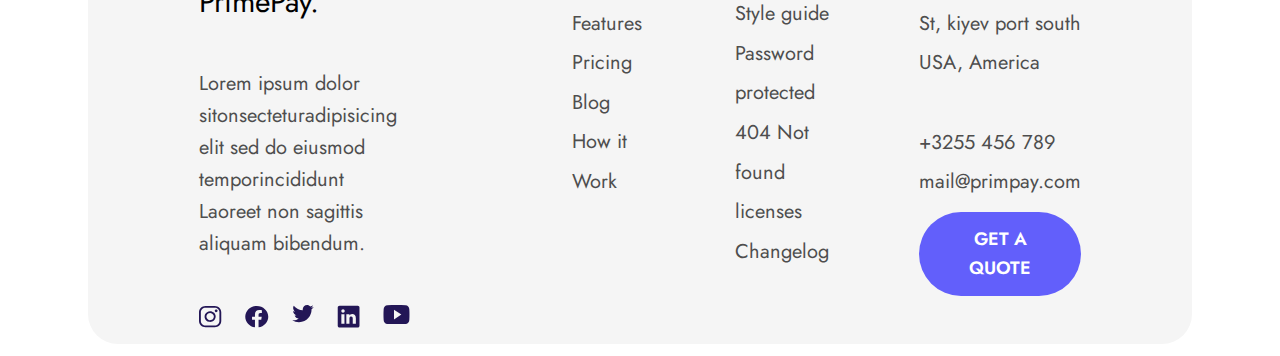
==== commit b4626bc9: "mobile-fix" ====
--- a/index.html
+++ b/index.html
@@ -3,9 +3,11 @@
 <head>
     <meta charset="UTF-8">
     <title>Title</title>
+    <meta name="viewport" content="width=device-width,initial-scale=1.0">
     <link href="assert/css/styleguide.css" rel="stylesheet">
     <link href="assert/css/default.css" rel="stylesheet">
     <link href="assert/css/button.css" rel="stylesheet">
+    <link href="assert/css/stylemobile.css" rel="stylesheet">
 
     <link href="https://fonts.googleapis.com/css2?family=Jost:ital,wght@0,200;0,300;0,400;0,600;1,500&family=Open+Sans&display=swap"
           rel="stylesheet">
@@ -22,7 +24,7 @@
         <p class="section-start-info color_primary text_bold">A simple yet modern solution to showcase your app</p>
         <button class="button_primary button_lg">Get Started</button>
 
-        <widget-phone class="relative left_625 top_500">
+        <widget-phone class="absolute margincenter">
             <div class="telephone-logo">
                 <div class="telephone-logo-icon">
                     <img src="assert/img/User.svg">
@@ -209,7 +211,7 @@
         </div>
         <div class="content-bg">
             <img class="content-bg-fon" src="assert/img/Photo.png">
-            <widget-phone class="absolute top_60">
+            <widget-phone class="absolute top_60 margincenter">
                 <p class="telephone1-logo">My Wallets</p>
                 <div class="schedule">
                     <img class="graph-bottom" src="assert/img/Ellipse1.png">
@@ -608,7 +610,7 @@
 <footer-labs></footer-labs>
 
 
-<script src="index.js"></script>
+<script src="assert/js/index.js"></script>
 <script src="./assert/js/footer.js"></script>
 <script src="./assert/js/up.js"></script>
 <script src="./assert/js/email.js"></script>
--- a/assert/css/styleguide.css
+++ b/assert/css/styleguide.css
@@ -1,10 +1,12 @@
 body {
     margin: 0;
     padding: 0;
-    display: inline-block;
     width: 100%;
     max-width: 100%;
     overflow-x: hidden;
+    display: flex;
+    flex-direction: column;
+    justify-content: center;
 }
 
 .header {
@@ -27,6 +29,7 @@
 }
 
 .section-start {
+    height: 800px;
     border-radius: 80px;
     text-align: center;
     background-image: url('../img/Background.png');
@@ -52,7 +55,7 @@
 
     justify-content: center;
     background-color: var(--background-color);
-    padding: 530px 0 162px 0;
+    padding: 350px 0 162px 0;
     border-radius: 30px;
 }
 
@@ -200,12 +203,6 @@
     gap: 120px;
 
 }
-
-.acc {
-
-
-}
-
 .balance-name {
     color: #141414;
     font-size: 14px;
@@ -670,10 +667,7 @@
 
 .content-video {
     display: flex;
-
-
-}
-
+}
 .content-video-text {
     display: flex;
     flex-direction: column;
@@ -1445,6 +1439,11 @@
     margin-bottom: 20px;
 
 }
+.registration-container-email {
+    position: relative;
+    margin-bottom: 20px;
+
+}
 
 .registration-container label {
     position: absolute;
@@ -1452,6 +1451,12 @@
     left: 13px;
     transition: opacity 0.2s;
 }
+.registration-container-email label {
+    position: absolute;
+    top: 24px;
+    left: 13px;
+    transition: opacity 0.2s;
+}
 
 .registration-password {
 
@@ -1474,11 +1479,24 @@
     height: 35px;
 
 }
+.registration-container-email input {
+    padding: 13px;
+    font-size: 16px;
+    width: 304px;
+    height: 35px;
+
+}
+
 
 .registration-container input:focus + label {
     opacity: 0;
 
 }
+.registration-container-email input:focus + label {
+    opacity: 0;
+
+}
+
 
 .checkbox-text {
     color: #141414;
@@ -1986,7 +2004,9 @@
     justify-content: center;
     align-items: center;
 }
-
+.registration-email{
+
+}
 .email-button {
     display: flex;
     padding: 25px 59px 26px 59px;
@@ -1996,7 +2016,7 @@
     border-radius: 72px;
     background: #231656;
     color: #FFF;
-= font-size: 18 px;
+    font-size: 18px;
     font-style: normal;
     font-weight: 600;
     line-height: 160%;
@@ -2315,6 +2335,15 @@
     border-top: 4px dashed #ddd;
 }
 
+.horizontal-line-links1 {
+    width: 70%;
+    margin: 20px 0;
+    padding: 0;
+    height: 2px;
+    border: none;
+    border-top: 4px dashed #ddd;
+}
+
 .links-text {
     margin-top: 15px;
     color: #4E4E4E;
@@ -2376,4 +2405,127 @@
     width: 700px;
     height: 2px;
     background: #CCC;
+}
+
+.licenses {
+    display: flex;
+    justify-content: center;
+    gap: 306px;
+    margin: 120px 0;
+}
+
+.license-title1-text {
+    color: #4E4E4E;
+    font-size: 20px;
+    font-style: normal;
+    font-weight: 400;
+    line-height: 150.5%;
+    max-width: 800px;
+}
+
+.license-title1-text-span {
+    color: #8A6FFD;
+    font-size: 20px;
+    font-style: normal;
+    font-weight: 700;
+    line-height: 150.5%;
+}
+
+.licenses1 {
+    display: flex;
+    justify-content: center;
+    gap: 89px;
+    margin: 120px 0;
+}
+
+.licenses2 {
+    width: 1400px;
+    display: flex;
+    justify-content: center;
+    gap: 380px;
+    margin: 120px 40px 120px 0;
+}
+
+.licenses3 {
+    width: 1400px;
+    display: flex;
+    justify-content: center;
+
+    gap: 175px;
+    margin: 120px 0 120px 100px;
+}
+
+.licenses-main {
+    display: flex;
+    flex-direction: column;
+    justify-content: center;
+    align-items: center;
+}
+
+.protected {
+
+    display: flex;
+    flex-direction: column;
+    justify-content: center;
+    align-items: center;
+    gap: 30px;
+    margin: 150px auto;
+}
+
+.protected-logo {
+    color: #242331;
+
+    text-align: center;
+    font-size: 50px;
+    font-style: normal;
+    font-weight: 700;
+    line-height: 110%;
+}
+
+.protected-text {
+    color: #4E4E4E;
+    max-width: 621px;
+    text-align: center;
+    font-size: 22px;
+    font-style: normal;
+    font-weight: 400;
+    line-height: 157.4%;
+}
+
+.main-404 {
+    display: flex;
+    flex-direction: column;
+    justify-content: center;
+    align-items: center;
+    gap: 30px;
+    margin: 150px auto;
+}
+
+.logo-404 {
+    color: #231656;
+
+    text-align: center;
+    font-size: 360px;
+    font-style: normal;
+    font-weight: 1000;
+    line-height: 110%;
+}
+
+.text1-404 {
+    color: #231656;
+    text-align: center;
+    font-size: 75px;
+    font-style: normal;
+    font-weight: 700;
+    line-height: 110%;
+}
+
+.text2-404 {
+    color: #4E4E4E;
+    text-align: center;
+    font-size: 25px;
+    font-style: normal;
+    font-weight: 400;
+    line-height: 157.4%;
+    max-width: 800px;
 }--- a/assert/css/default.css
+++ b/assert/css/default.css
@@ -57,7 +57,14 @@
 .row {
     flex-direction: row;
 }
-
+.margincenter{
+    left: 0;
+    right: 0;
+    margin: auto;
+    width: fit-content;
+    transform: scale(0.7);
+
+}
 .between {
     justify-content: space-between;
 }
@@ -81,7 +88,9 @@
 .margin_auto {
     margin: auto;
 }
-
+.max-width_900 {
+    max-width: 900px;
+}
 .max-width_700 {
     max-width: 700px;
 }
--- a/assert/css/stylemobile.css
+++ b/assert/css/stylemobile.css
@@ -0,0 +1,177 @@
+@media screen and (max-width: 768px) {
+    .section-start {
+        border-radius: 0;
+        height: 650px;
+    }
+
+    .section-start-title {
+        font-size: 32px;
+
+    }
+    .margincenter{
+        transform: scale(0.5);
+
+    }
+
+    .section-start-info {
+        padding: 33px 0;
+        font-size: 23px;
+
+    }
+
+    .section-how-we-work {
+        display: flex;
+        flex-direction: column;
+        padding: 350px 0 162px 0;
+    }
+    .section-how-we-work-card-title {
+        font-size: 25px;
+
+    }
+    .section-how-we-work-card-info {
+        font-size: 16px;
+    }
+    .content {
+        display: flex;
+       flex-direction: column-reverse;
+        align-items: center;
+    }
+    .context-logo {
+        font-size: 24px;
+    }
+    .title1 {
+        font-size: 24px;
+    }
+    .content-info1 {
+        font-size: 18px;
+    }
+    .info-player {
+
+        margin-top: 0;
+        gap: 30px;
+        padding-left: 15px;
+
+    }
+    .downloaded {
+        font-size: 20px;
+    }
+
+    .downloaded-info {
+        font-size: 18px;
+    }
+    .answers-logo {
+        font-size: 24px;
+    }
+    .container1 {
+
+        margin: 0 auto;
+        display: flex;
+        flex-wrap: wrap;
+        padding: 0;
+    }
+    .container1-block {
+
+        padding: 15px 35px;
+    }
+    .circular-menu {
+        width: 49px;
+
+    }
+    .container1-block1-logo {
+font-size: 24px;
+    }
+    .container1-block1-text {
+
+        font-size: 18px;
+
+    }
+    .testimonial {
+        border-radius: 0;
+        gap: 30px;
+        padding: 80px;
+    }
+    .testimonial-text {
+        font-size: 24px;
+    }
+    .comment-player-name {
+    font-size: 24px;
+    }
+    .comment-player-work {
+        font-size: 18px;
+    }
+    .comment-text {
+    font-size: 18px;
+    }
+    .registration-logo {
+
+        font-size: 24px;
+    }
+    .registration-main {
+        display: flex;
+        flex-direction: column;
+
+    }
+    .registration-footer-text {
+        font-size: 18px;
+    }
+    .toggle {
+        height: 45px;
+        width: 100px;
+    }
+    .pricing {
+        padding: 15px;
+        gap: 30px;
+    }
+    .pricing-logo {
+        font-size: 24px;
+    }
+    .choice-pricing {
+        display: flex;
+        flex-direction: column;
+        gap: 30px;
+    }
+    .email {
+        border-radius: 0;
+        flex-direction: column;
+
+    }
+    .email-text-logo {
+        font-size: 24px;
+    }
+    .creat-card-logo-name{
+        font-size: 24px;
+    }
+    .email-button {
+        padding: 15px 25px;
+    }
+    .registration-container-email input {
+width: 150px;
+
+    }
+    .footer {
+
+        display: flex;
+        flex-direction: column;
+        padding: 0;
+        gap: 0;
+    }
+    .footer-menu {
+    flex-wrap: wrap;
+    }
+    .footer-menu-logo {
+
+        font-size: 24px;
+    }
+    .footer-menu-text {
+        color: #4E4E4E;
+        font-size: 18px;
+        font-style: normal;
+        font-weight: 400;
+        line-height: 198.5%;
+        max-width: 230px;
+    }
+    .footer-line {
+        width: 0;
+        height: 0;
+    }
+}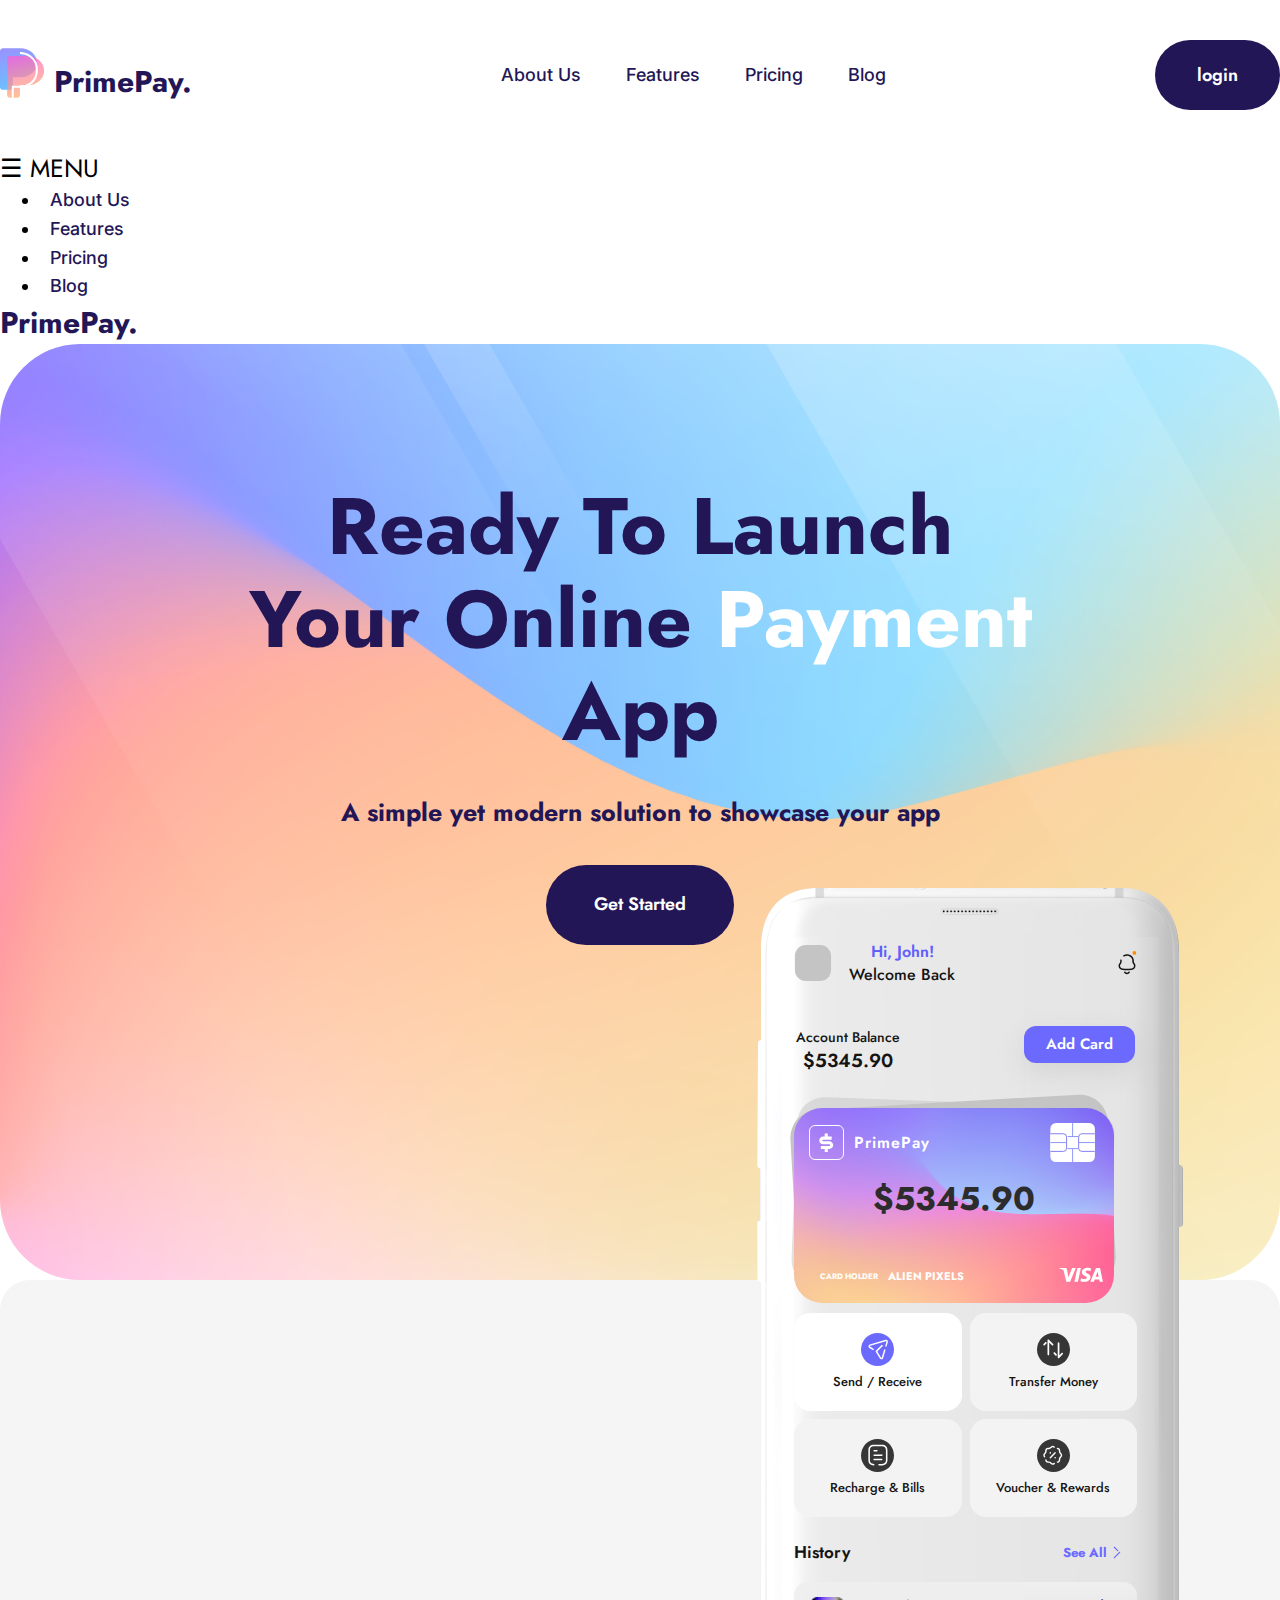
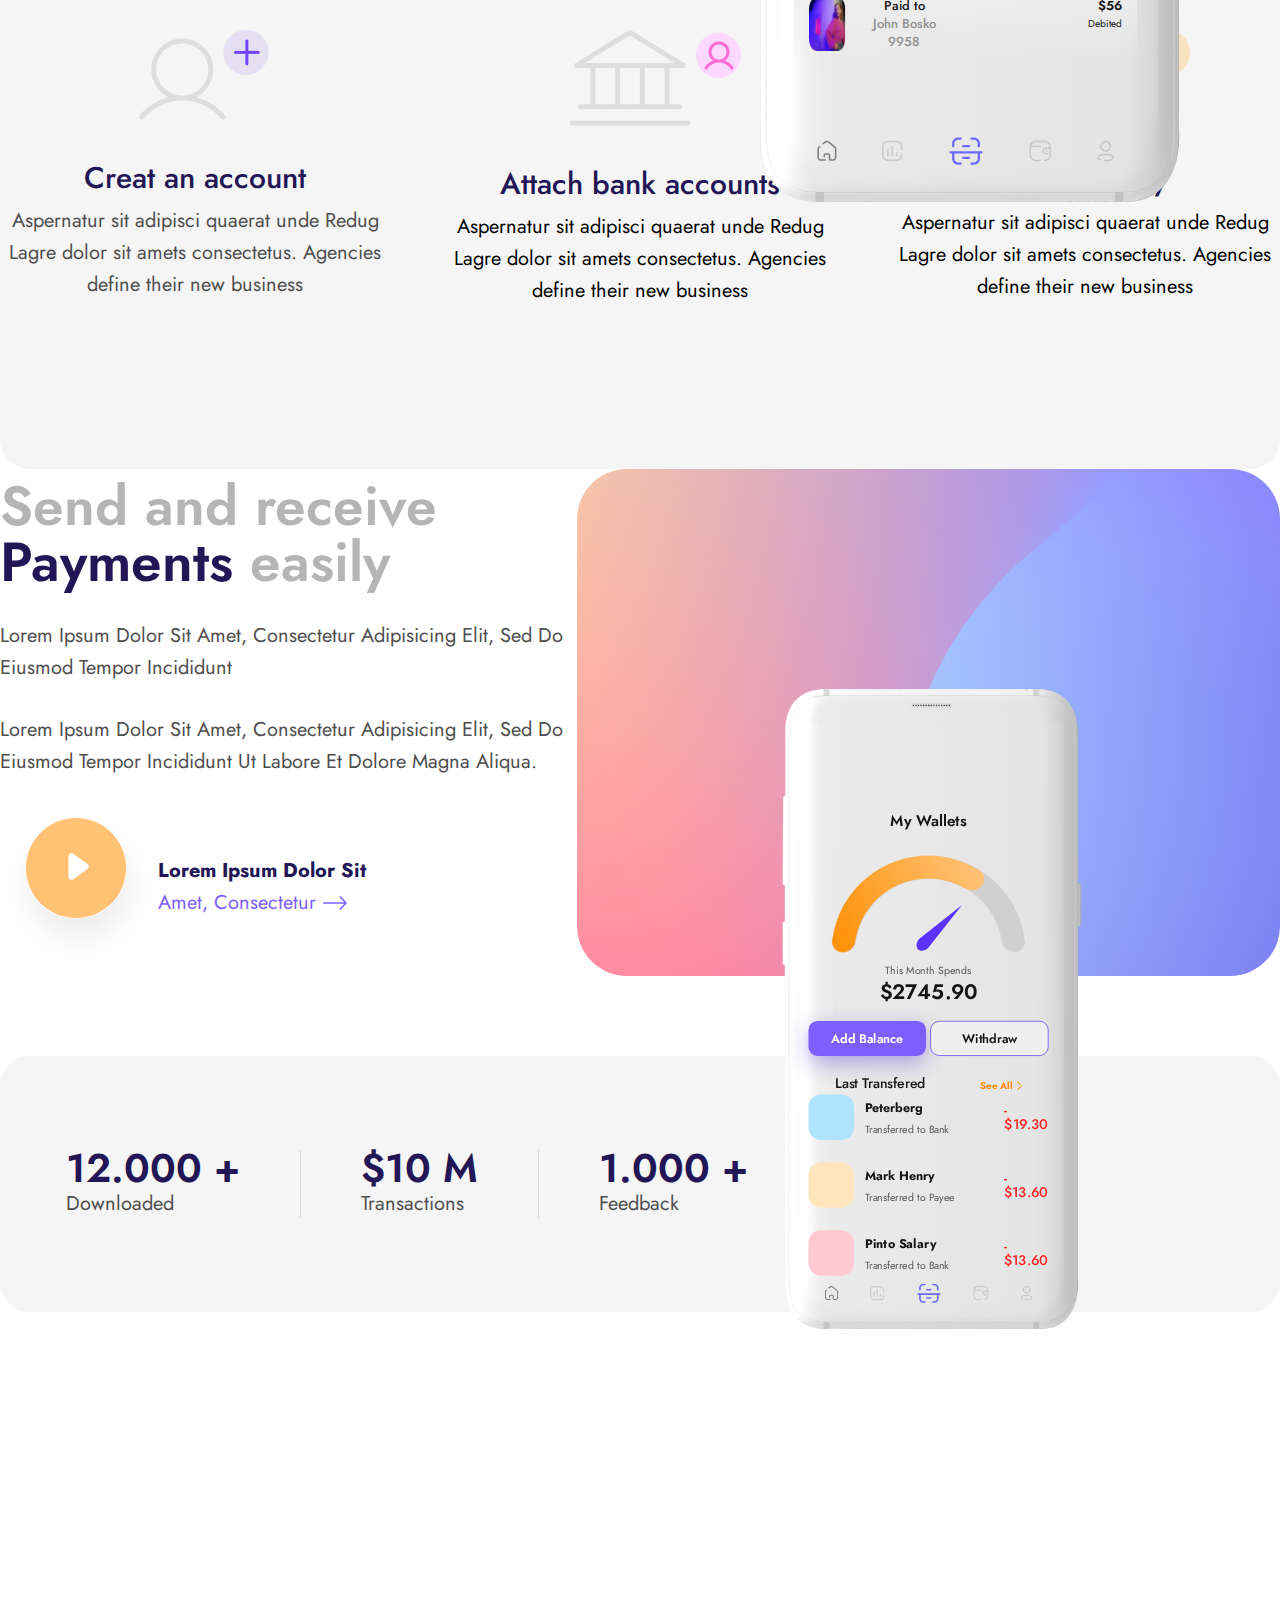
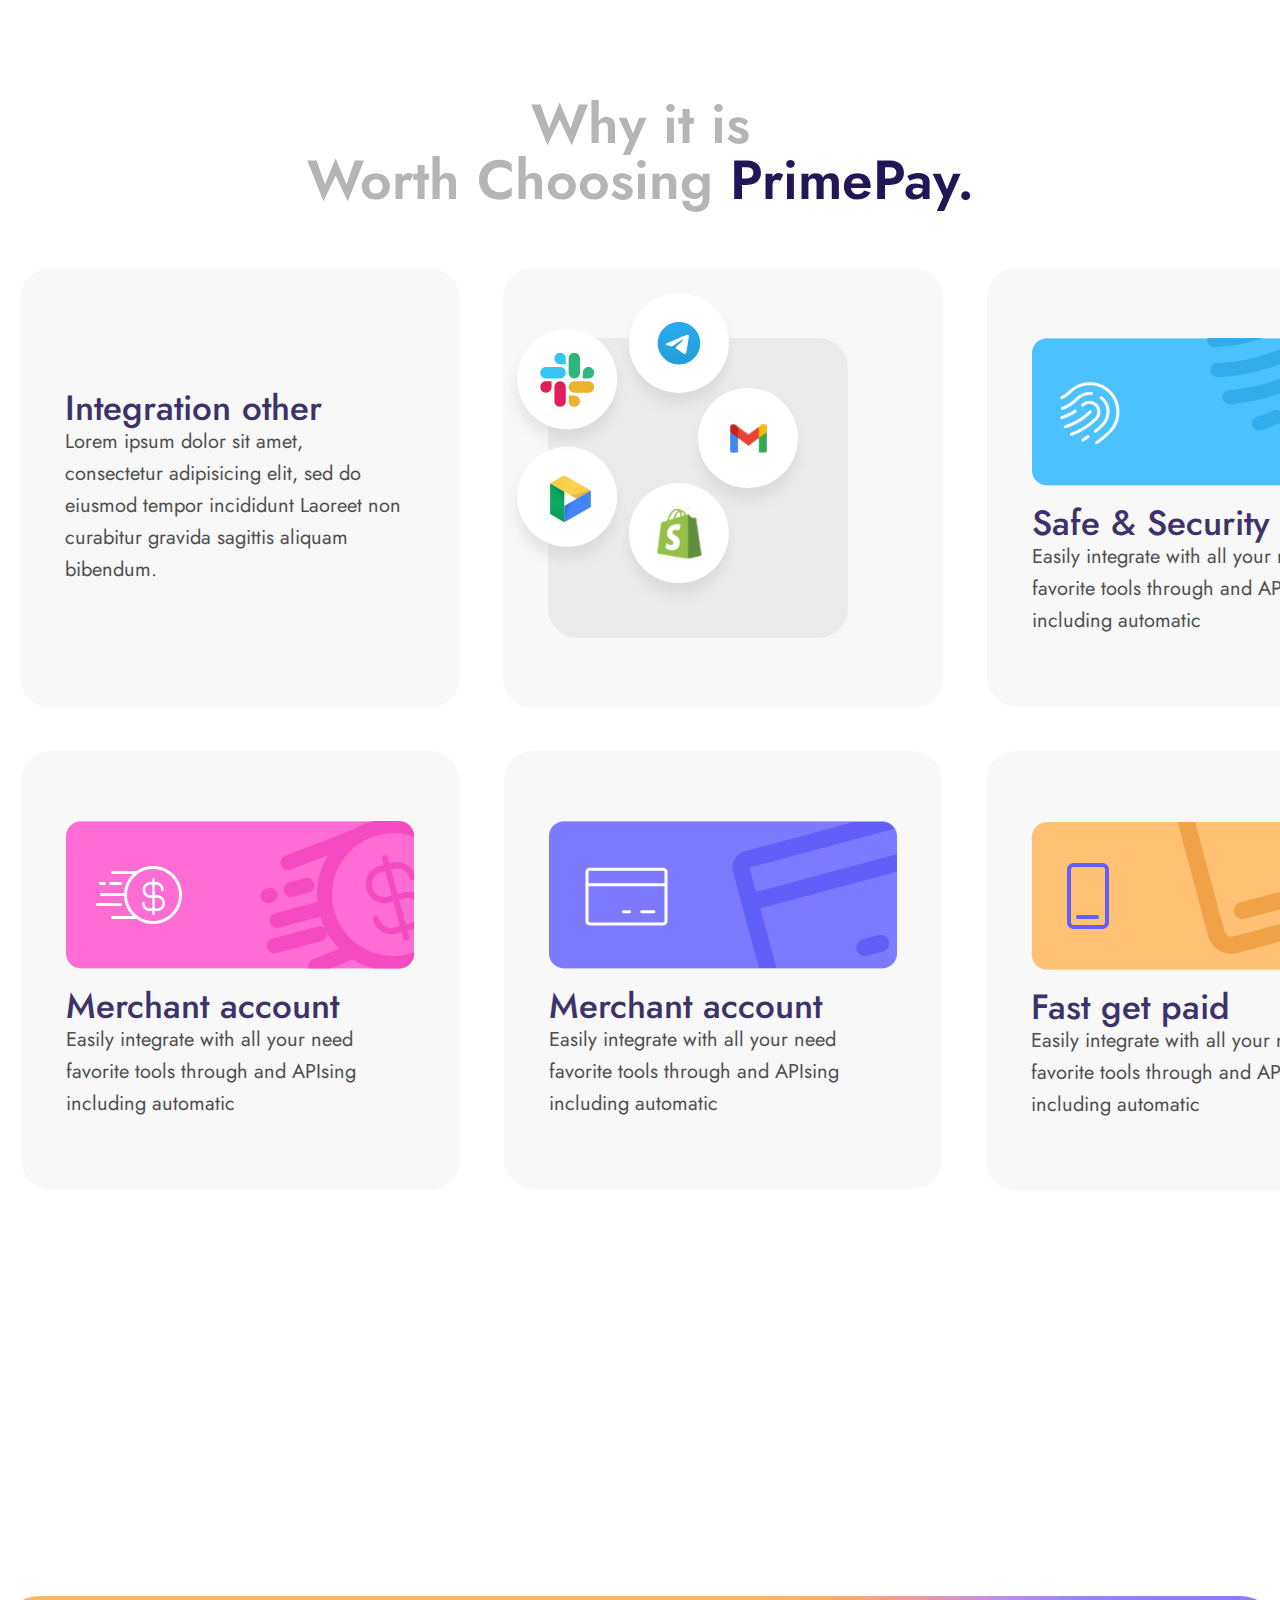
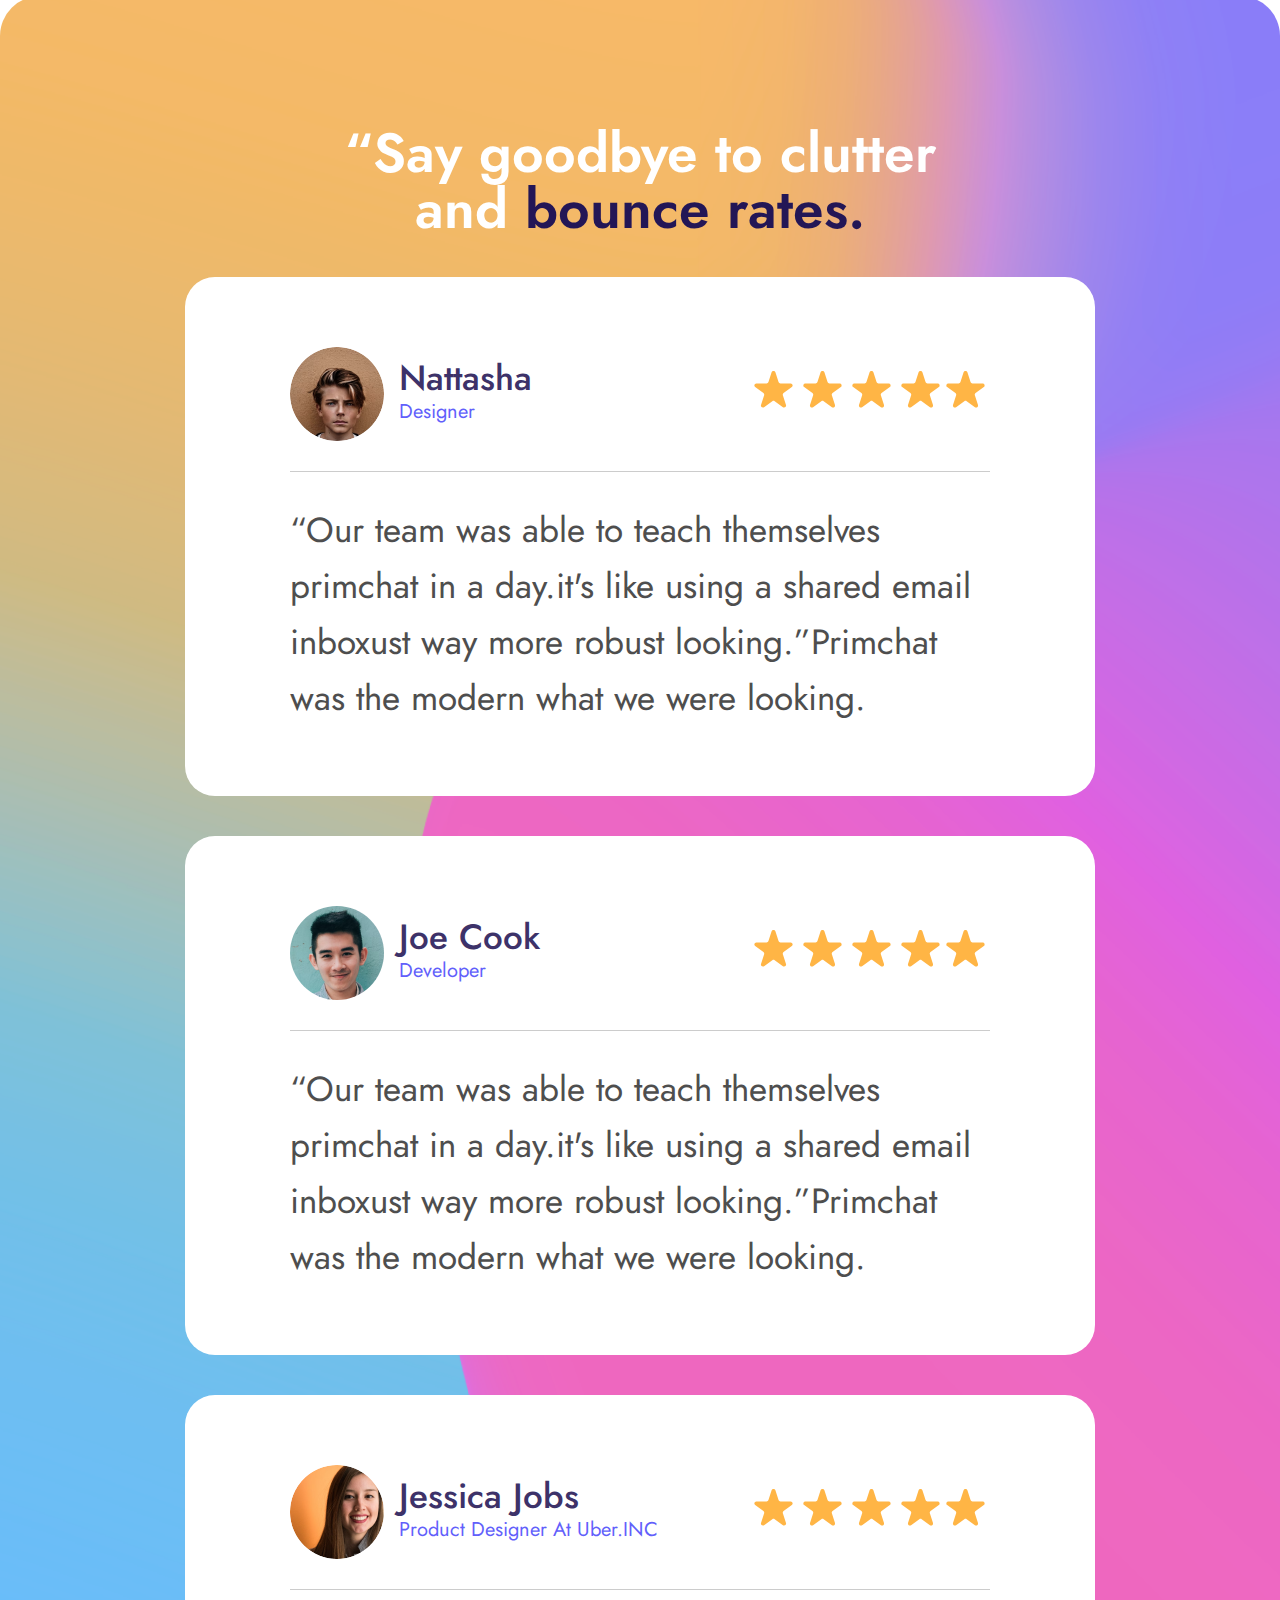
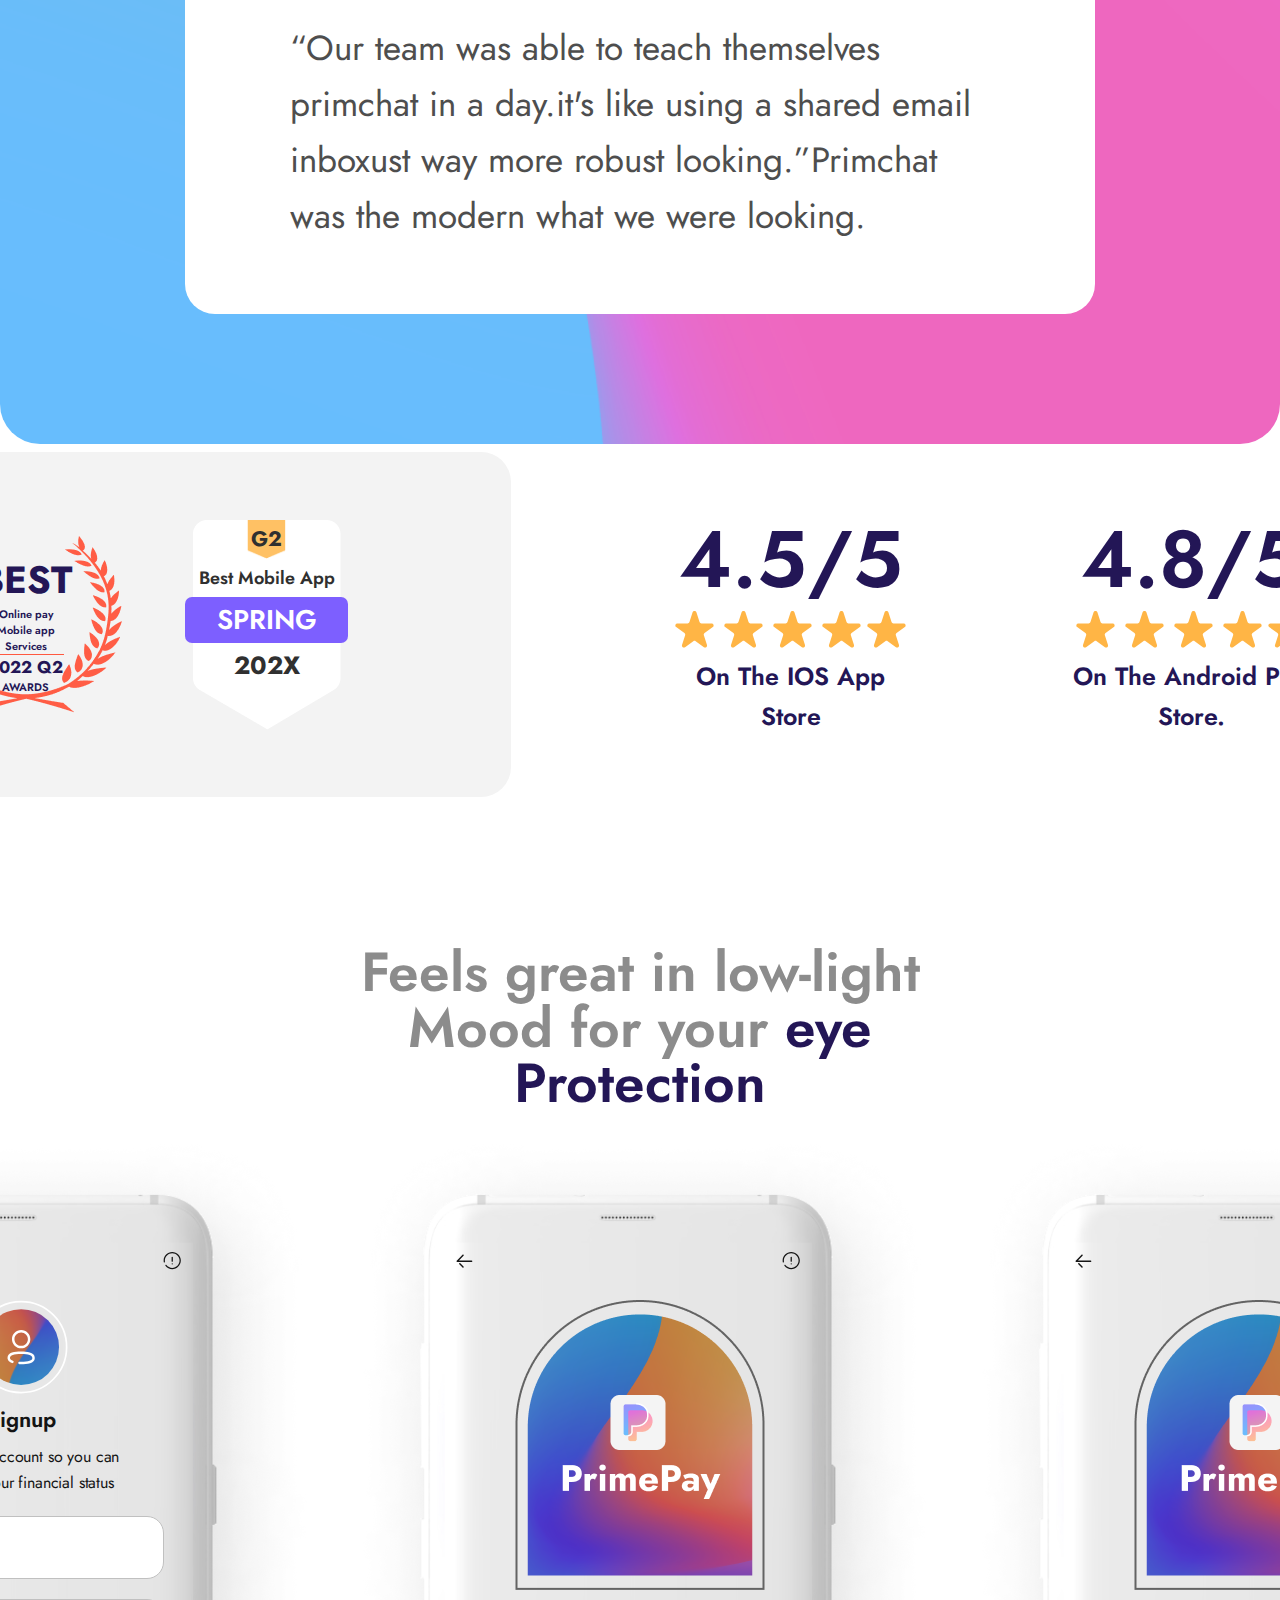
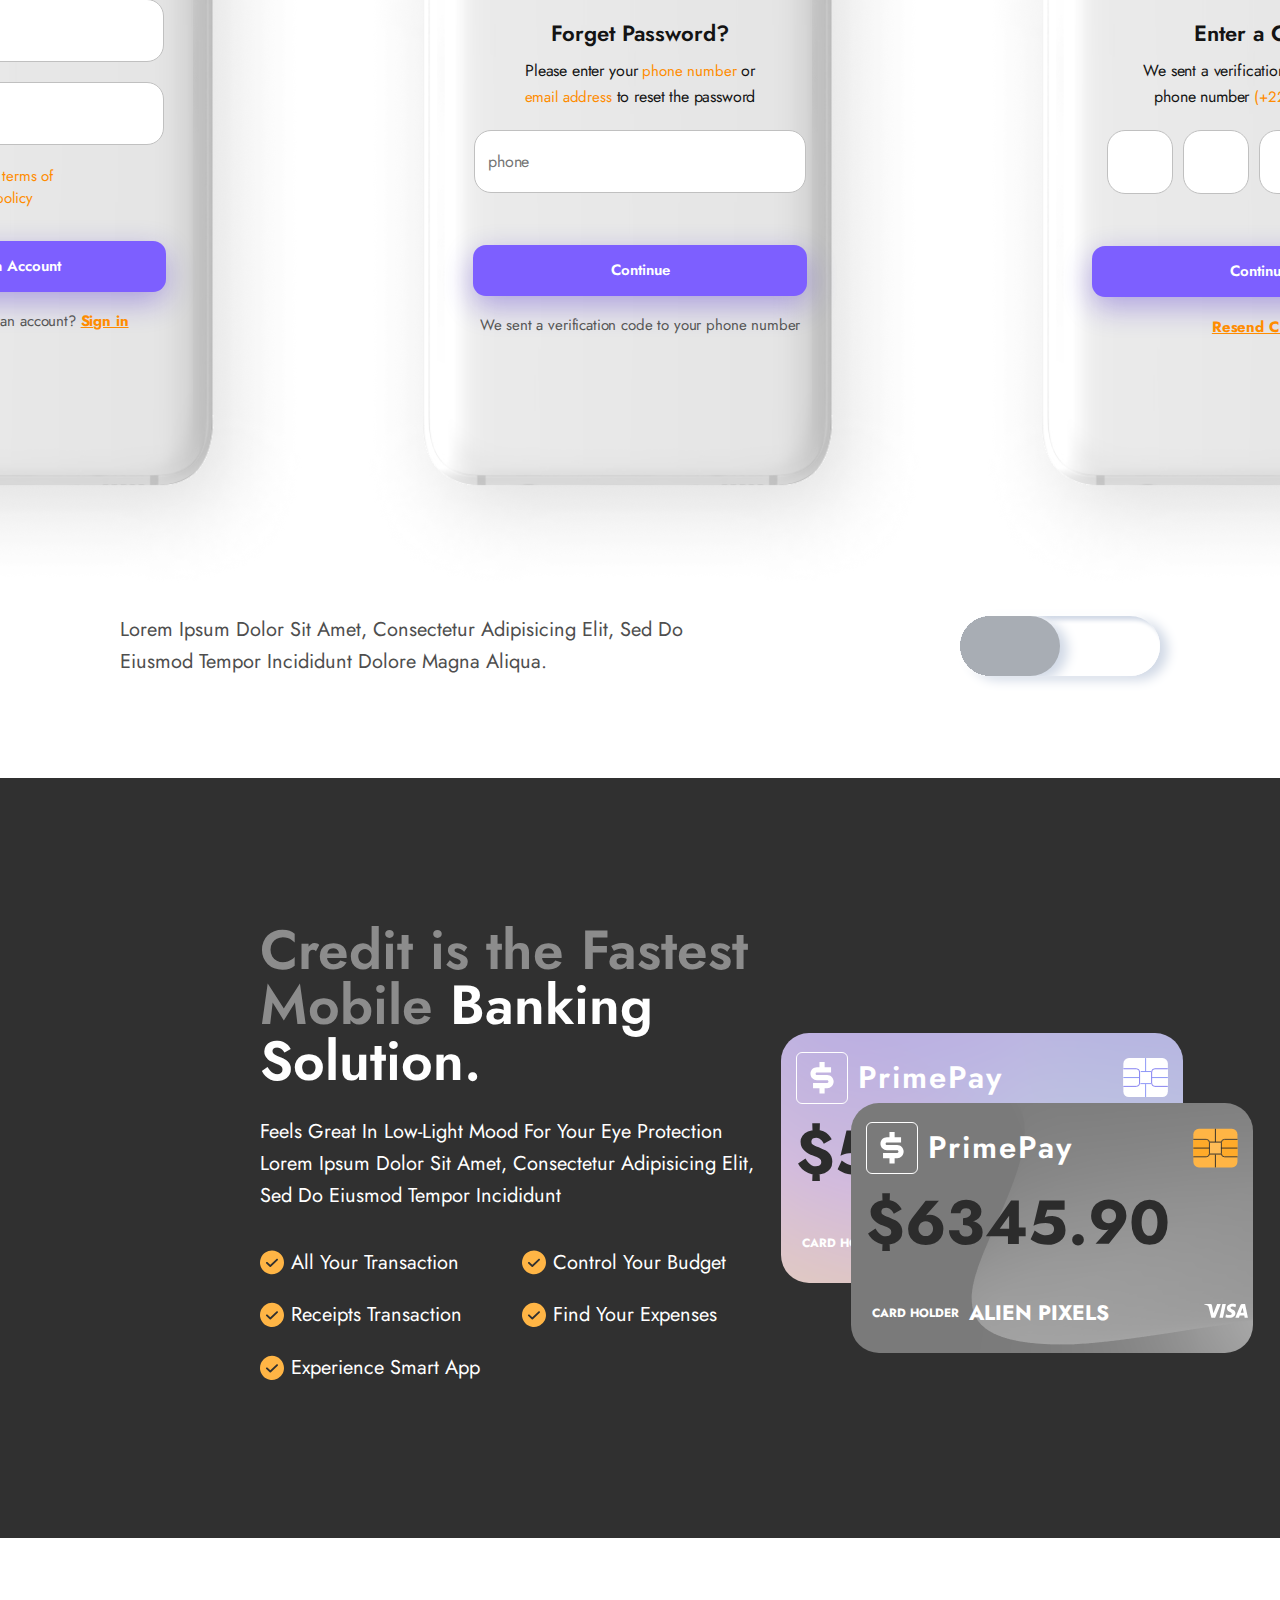
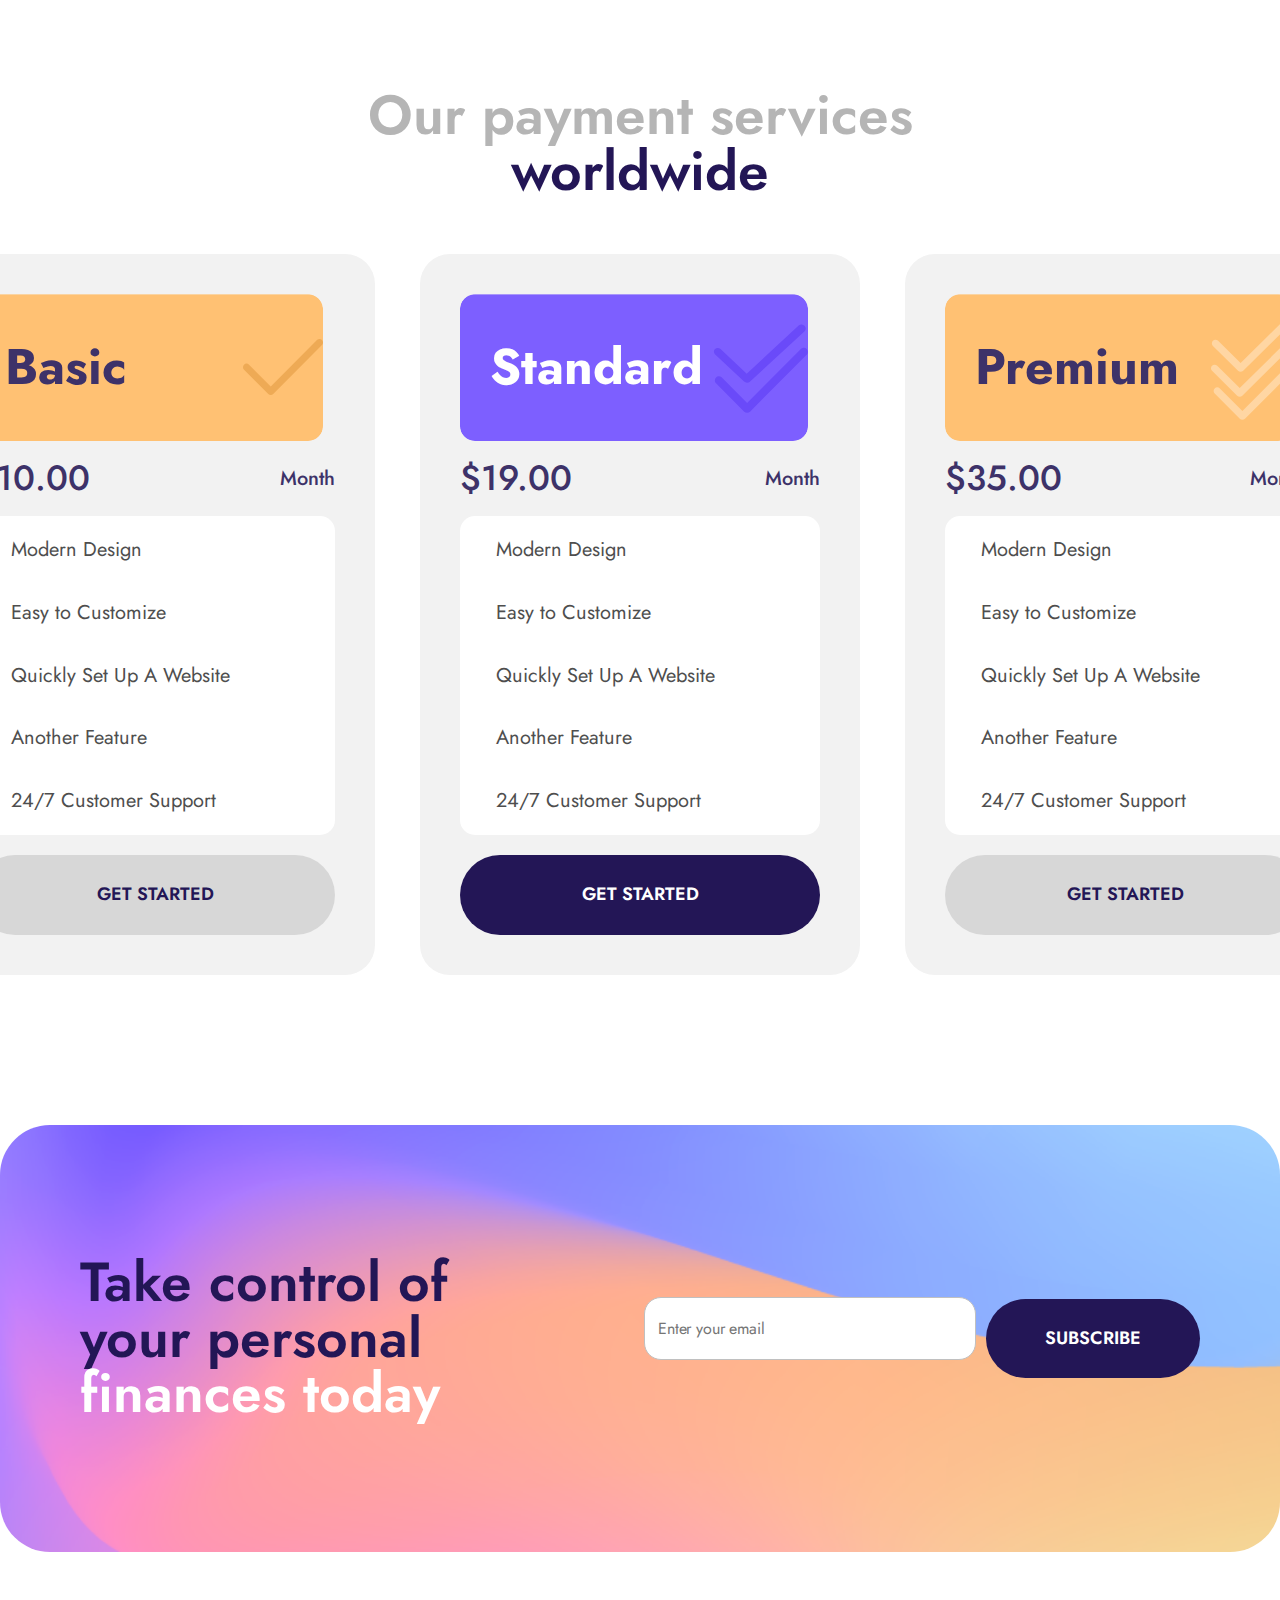
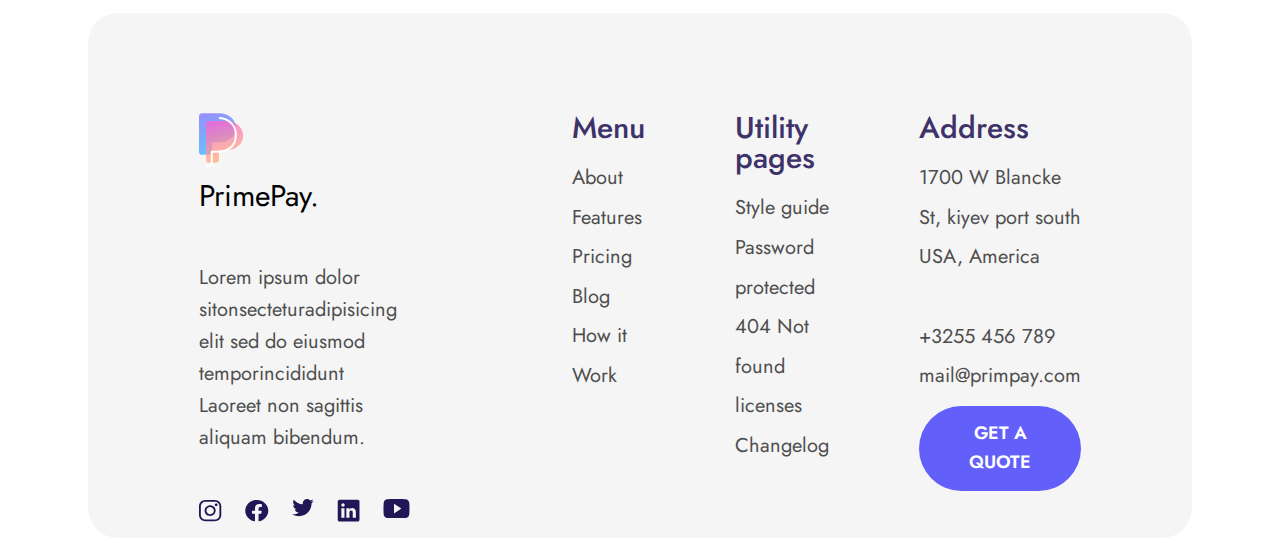
==== commit 90cf2eec: "mobile-fix" ====
--- a/index.html
+++ b/index.html
@@ -3,7 +3,7 @@
 <head>
     <meta charset="UTF-8">
     <title>Title</title>
-    <meta name="viewport" content="width=device-width,initial-scale=1.0">
+    <meta content="width=device-width,initial-scale=1.0" name="viewport">
     <link href="assert/css/styleguide.css" rel="stylesheet">
     <link href="assert/css/default.css" rel="stylesheet">
     <link href="assert/css/button.css" rel="stylesheet">
@@ -17,6 +17,19 @@
 <body>
 
 <header-labs></header-labs>
+<div class="navbar">
+    <div class="menu-toggle text_xs" id="mobile-menu" >
+        ☰ MENU
+    </div>
+    <ul class="nav-list" id="nav-list">
+        <li><a class="menu-label font-family_inter" href="#">About Us </a></li>
+        <li><a class="menu-label font-family_inter" href="#">Features</a>
+        </li>
+        <li><a class="menu-label font-family_inter" href="#">Pricing</a></li>
+        <li><a class="menu-label font-family_inter" href="#">Blog</a></li>
+    </ul>
+    <p class="text_md text_bold color_primary">PrimePay.</p>
+</div>
 <main>
     <div class="section-start wrap-container wrap-container_lg">
         <p class="section-start-title margin_auto color_primary text_bold">Ready To Launch Your Online <span
@@ -24,7 +37,7 @@
         <p class="section-start-info color_primary text_bold">A simple yet modern solution to showcase your app</p>
         <button class="button_primary button_lg">Get Started</button>
 
-        <widget-phone class="absolute margincenter">
+        <widget-phone class="absolute margincenter1">
             <div class="telephone-logo">
                 <div class="telephone-logo-icon">
                     <img src="assert/img/User.svg">
@@ -611,6 +624,7 @@
 
 
 <script src="assert/js/index.js"></script>
+<script src="assert/js/script-menu.js"></script>
 <script src="./assert/js/footer.js"></script>
 <script src="./assert/js/up.js"></script>
 <script src="./assert/js/email.js"></script>
--- a/assert/css/stylemobile.css
+++ b/assert/css/stylemobile.css
@@ -8,9 +8,16 @@
         font-size: 32px;
 
     }
-    .margincenter{
+
+    .margincenter {
         transform: scale(0.5);
-
+        bottom: 800px;
+    }
+
+    .margincenter1 {
+        transform: scale(0.5);
+        display: flex;
+        top: 480px;
     }
 
     .section-start-info {
@@ -24,27 +31,38 @@
         flex-direction: column;
         padding: 350px 0 162px 0;
     }
+
     .section-how-we-work-card-title {
         font-size: 25px;
 
     }
+
+    .telephone2 {
+        transform: scale(0.9);
+    }
+
     .section-how-we-work-card-info {
         font-size: 16px;
     }
+
     .content {
         display: flex;
-       flex-direction: column-reverse;
+        flex-direction: column-reverse;
         align-items: center;
     }
+
     .context-logo {
         font-size: 24px;
     }
+
     .title1 {
         font-size: 24px;
     }
+
     .content-info1 {
         font-size: 18px;
     }
+
     .info-player {
 
         margin-top: 0;
@@ -52,6 +70,7 @@
         padding-left: 15px;
 
     }
+
     .downloaded {
         font-size: 20px;
     }
@@ -59,9 +78,11 @@
     .downloaded-info {
         font-size: 18px;
     }
+
     .answers-logo {
         font-size: 24px;
     }
+
     .container1 {
 
         margin: 0 auto;
@@ -69,85 +90,108 @@
         flex-wrap: wrap;
         padding: 0;
     }
+
     .container1-block {
 
         padding: 15px 35px;
     }
+
     .circular-menu {
         width: 49px;
 
     }
+
     .container1-block1-logo {
-font-size: 24px;
-    }
+        font-size: 24px;
+    }
+
     .container1-block1-text {
 
         font-size: 18px;
 
     }
+
     .testimonial {
         border-radius: 0;
         gap: 30px;
         padding: 80px;
     }
+
     .testimonial-text {
         font-size: 24px;
     }
+
     .comment-player-name {
-    font-size: 24px;
-    }
+        font-size: 24px;
+    }
+
     .comment-player-work {
         font-size: 18px;
     }
+
     .comment-text {
-    font-size: 18px;
-    }
+        font-size: 18px;
+        margin: 20px;
+    }
+
     .registration-logo {
 
         font-size: 24px;
     }
+
     .registration-main {
         display: flex;
         flex-direction: column;
 
     }
+
     .registration-footer-text {
         font-size: 18px;
     }
+
     .toggle {
         height: 45px;
         width: 100px;
     }
+
     .pricing {
         padding: 15px;
         gap: 30px;
     }
+
     .pricing-logo {
         font-size: 24px;
     }
+
     .choice-pricing {
         display: flex;
         flex-direction: column;
         gap: 30px;
     }
+
     .email {
         border-radius: 0;
         flex-direction: column;
 
     }
+
     .email-text-logo {
         font-size: 24px;
     }
-    .creat-card-logo-name{
-        font-size: 24px;
-    }
+
+    .creat-card-logo-name {
+        font-size: 24px;
+    }
+
     .email-button {
         padding: 15px 25px;
     }
+
     .registration-container-email input {
-width: 150px;
-
-    }
+        width: 150px;
+
+    }
+
     .footer {
 
         display: flex;
@@ -155,13 +199,16 @@
         padding: 0;
         gap: 0;
     }
+
     .footer-menu {
-    flex-wrap: wrap;
-    }
+        flex-wrap: wrap;
+    }
+
     .footer-menu-logo {
 
         font-size: 24px;
     }
+
     .footer-menu-text {
         color: #4E4E4E;
         font-size: 18px;
@@ -170,8 +217,123 @@
         line-height: 198.5%;
         max-width: 230px;
     }
+
     .footer-line {
         width: 0;
         height: 0;
     }
+
+    .container1 {
+
+        align-items: center;
+        justify-content: center;
+    }
+
+    .awards-star1 {
+        flex-direction: column;
+        margin: 150px 0 350px 0;
+
+    }
+
+    .awards1 {
+        flex-direction: column;
+        margin-top: 750px;
+    }
+
+    .registration-footer-text {
+        padding: 10px;
+    }
+
+    .rating {
+        font-size: 30px;
+    }
+    .answers{
+        margin: auto;
+    }
+    .for-phone {
+        font-size: 18px;
+    }
+
+    .content-text {
+        margin-top: 50px;
+        padding: 5px;
+    }
+
+    .creat-card-main {
+        flex-direction: column;
+    }
+
+    .creat-card-info-logo {
+        max-width: 400px;
+        font-size: 24px;
+        padding: 5px;
+    }
+
+    .creat-card-logo-text {
+        padding: 5px;
+        max-width: 400px;
+    }
+
+    .card-info-like-text {
+        font-size: 14px;
+    }
+
+    .card-info-balance {
+        display: flex;
+        right: 80px;
+        transform: scale(0.7);
+    }
+
+    .mode {
+        transform: scale(0.9);
+    }
+
+    .logo {
+        display: flex;
+    }
+
+    .navbar {
+        display: flex;
+        background-color: #ffffff;
+        padding: 15px;
+        text-align: center;
+        color: var(--primary-color);
+        justify-content: space-between;
+        align-items: baseline;
+    }
+
+    .nav-list {
+        list-style-type: none;
+        padding: 0;
+        margin: 0;
+        display: flex;
+        flex-direction: column;
+    }
+
+    .nav-list li {
+        text-align: center;
+        display: block;
+        padding: 10px;
+    }
+
+    .nav-list a {
+        color: var(--primary-color);
+        text-decoration: none;
+    }
+
+    .sub-menu {
+        display: none;
+        padding-left: 20px;
+    }
+
+    .menu-toggle {
+        display: block;
+        cursor: pointer;
+    }
+    .header{
+        display: none;
+    }
+    .content-bg-fon{
+      width: 100%;
+    }
 }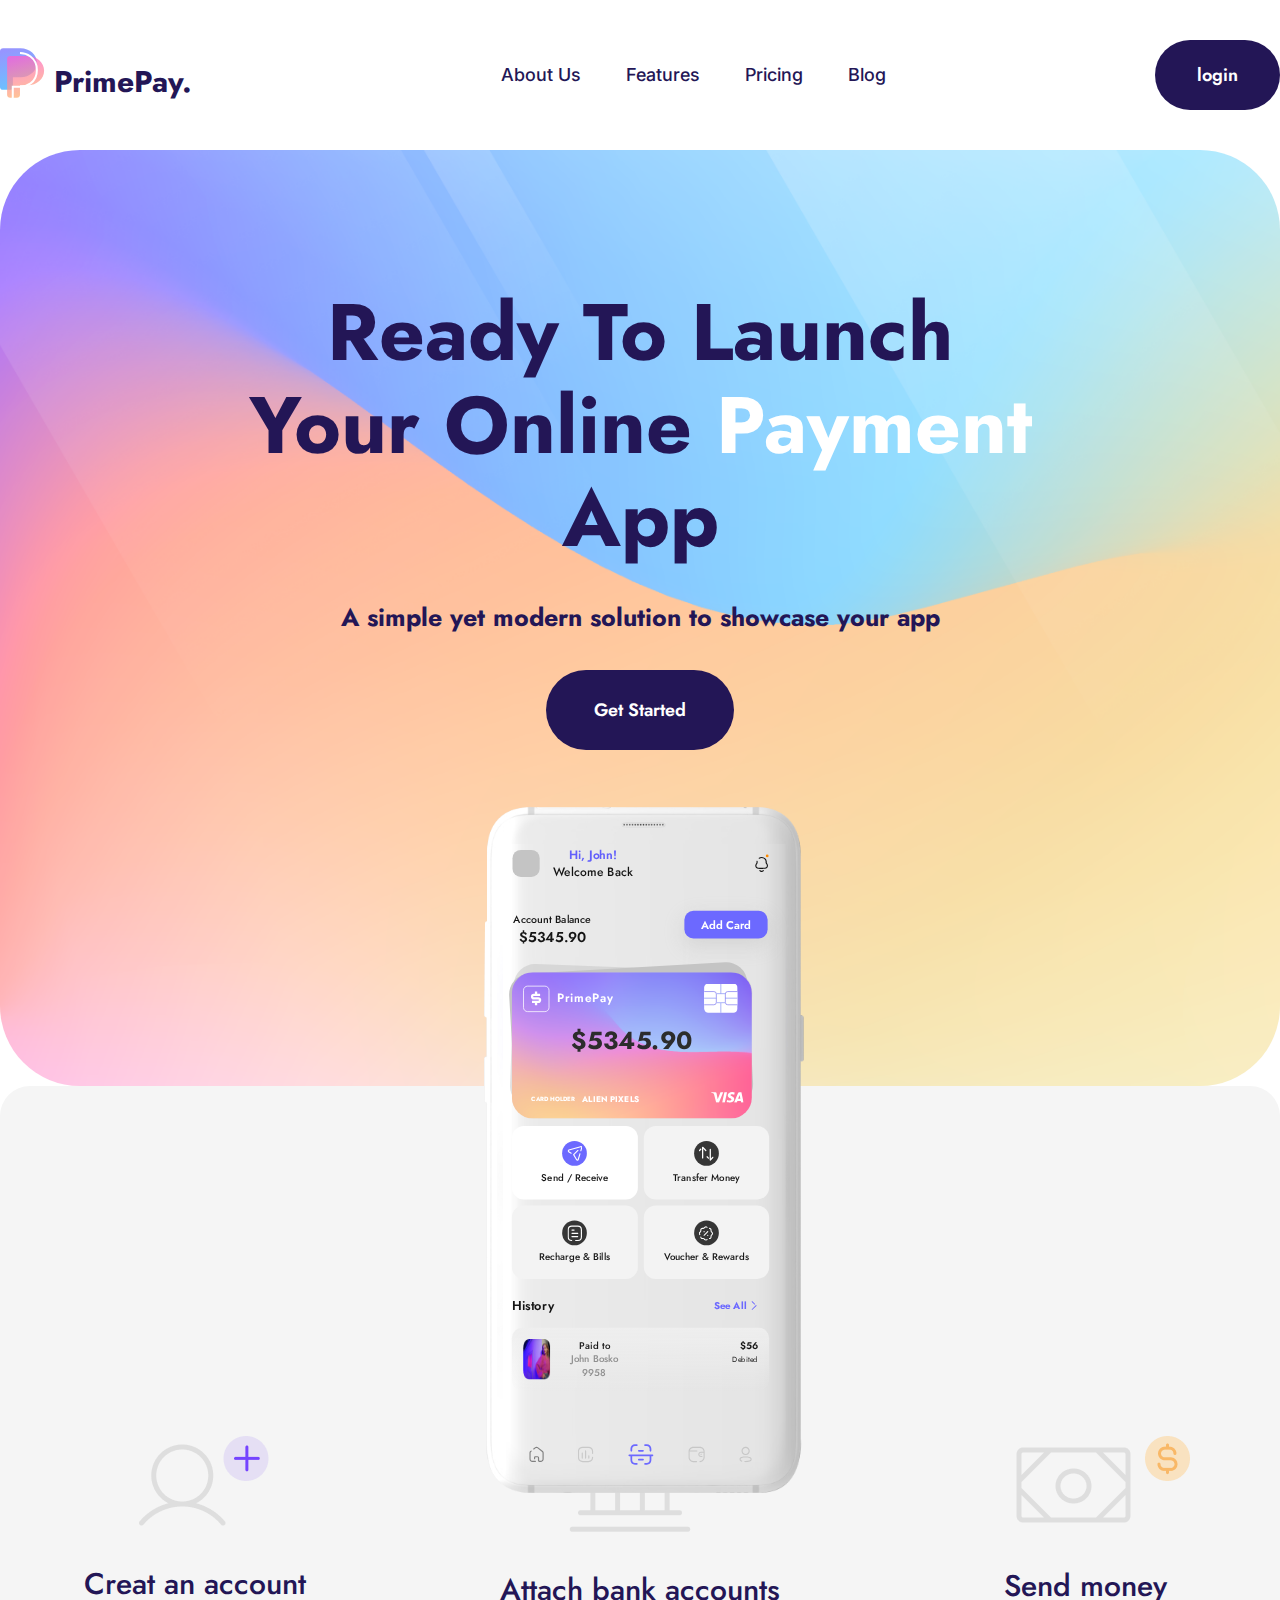
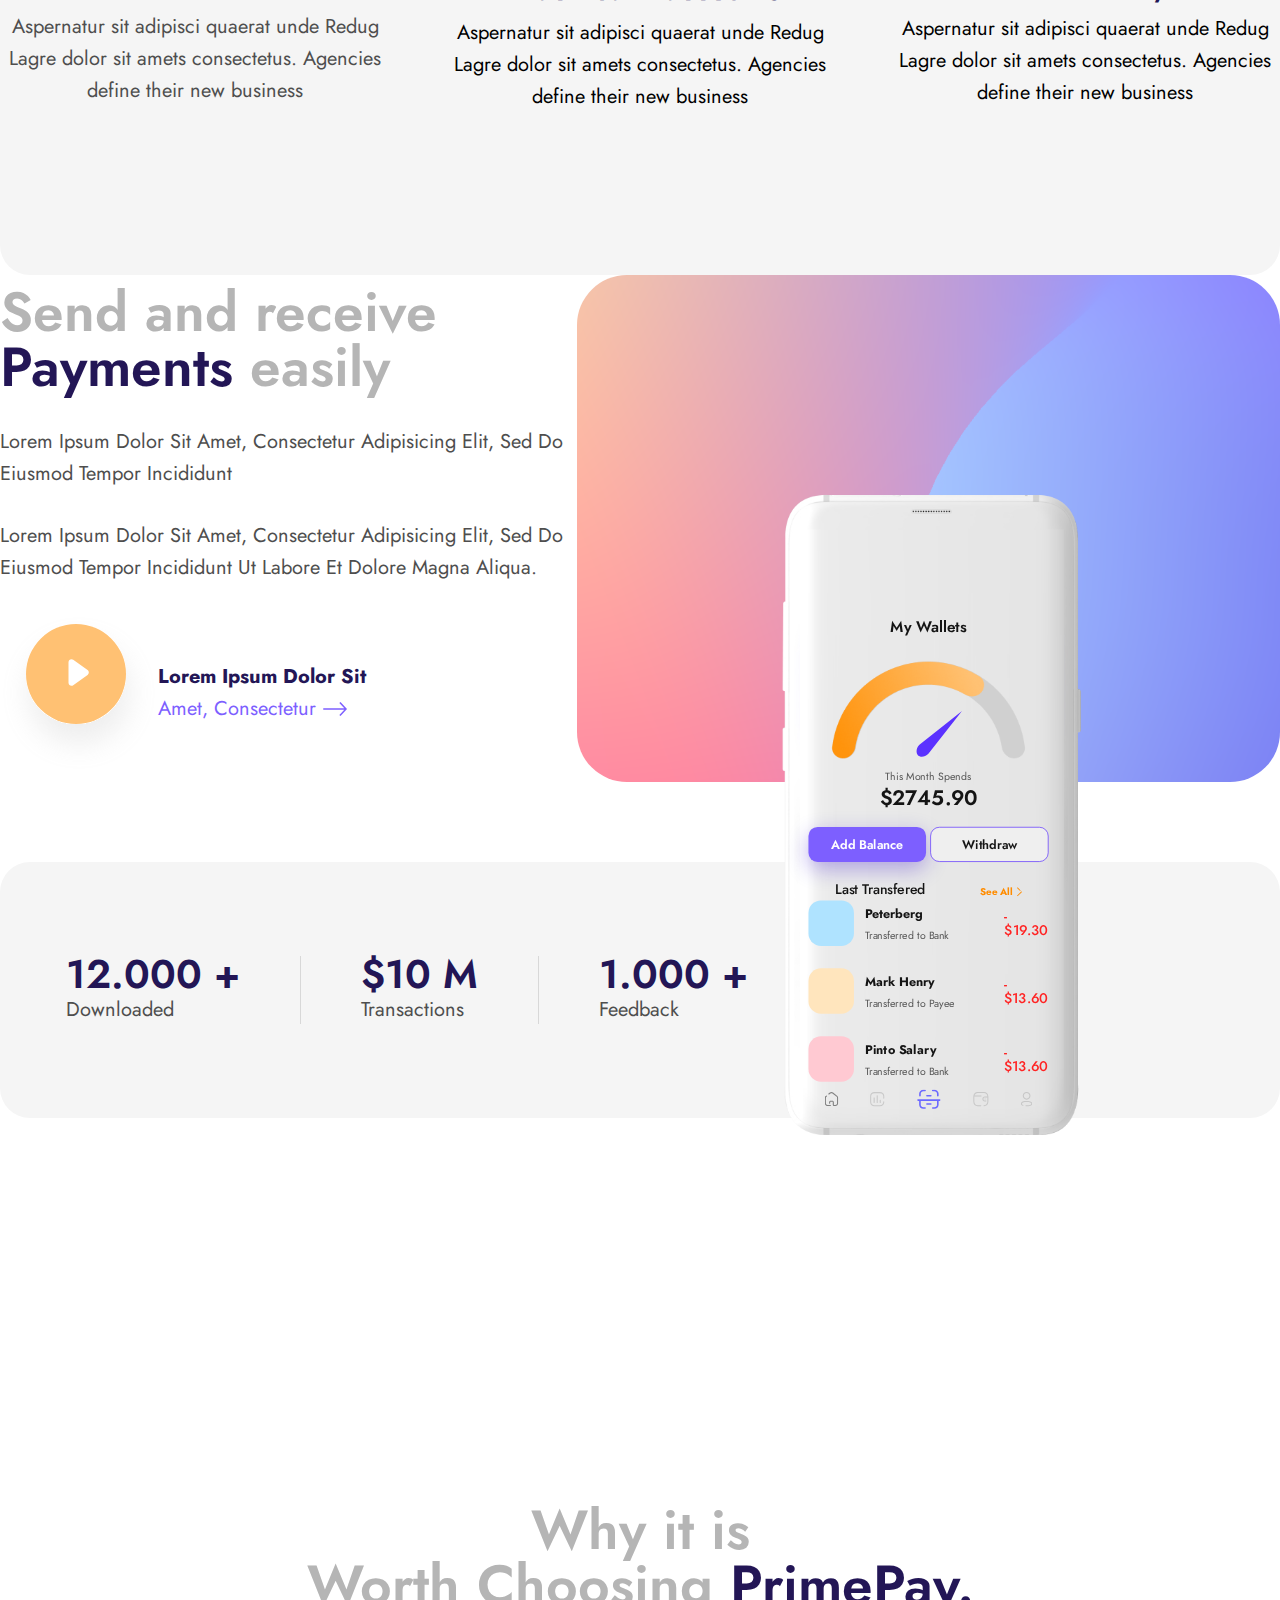
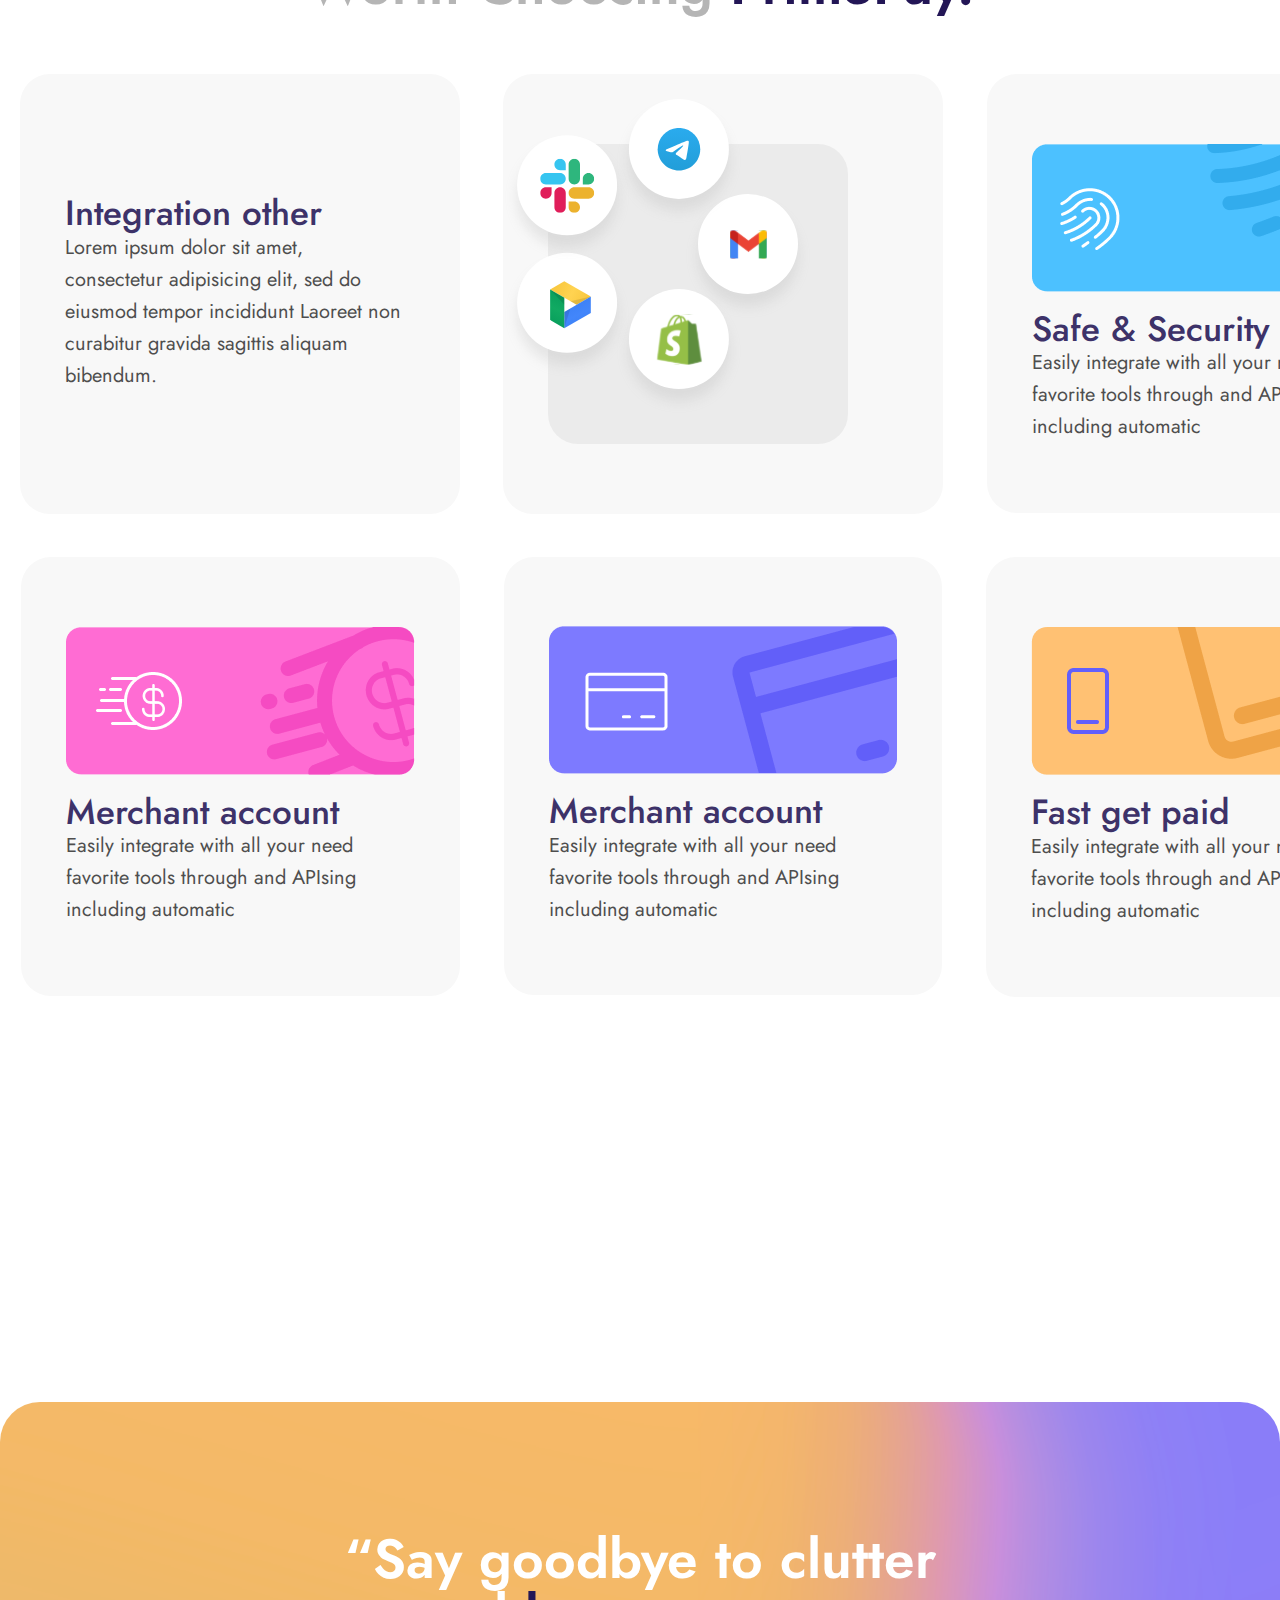
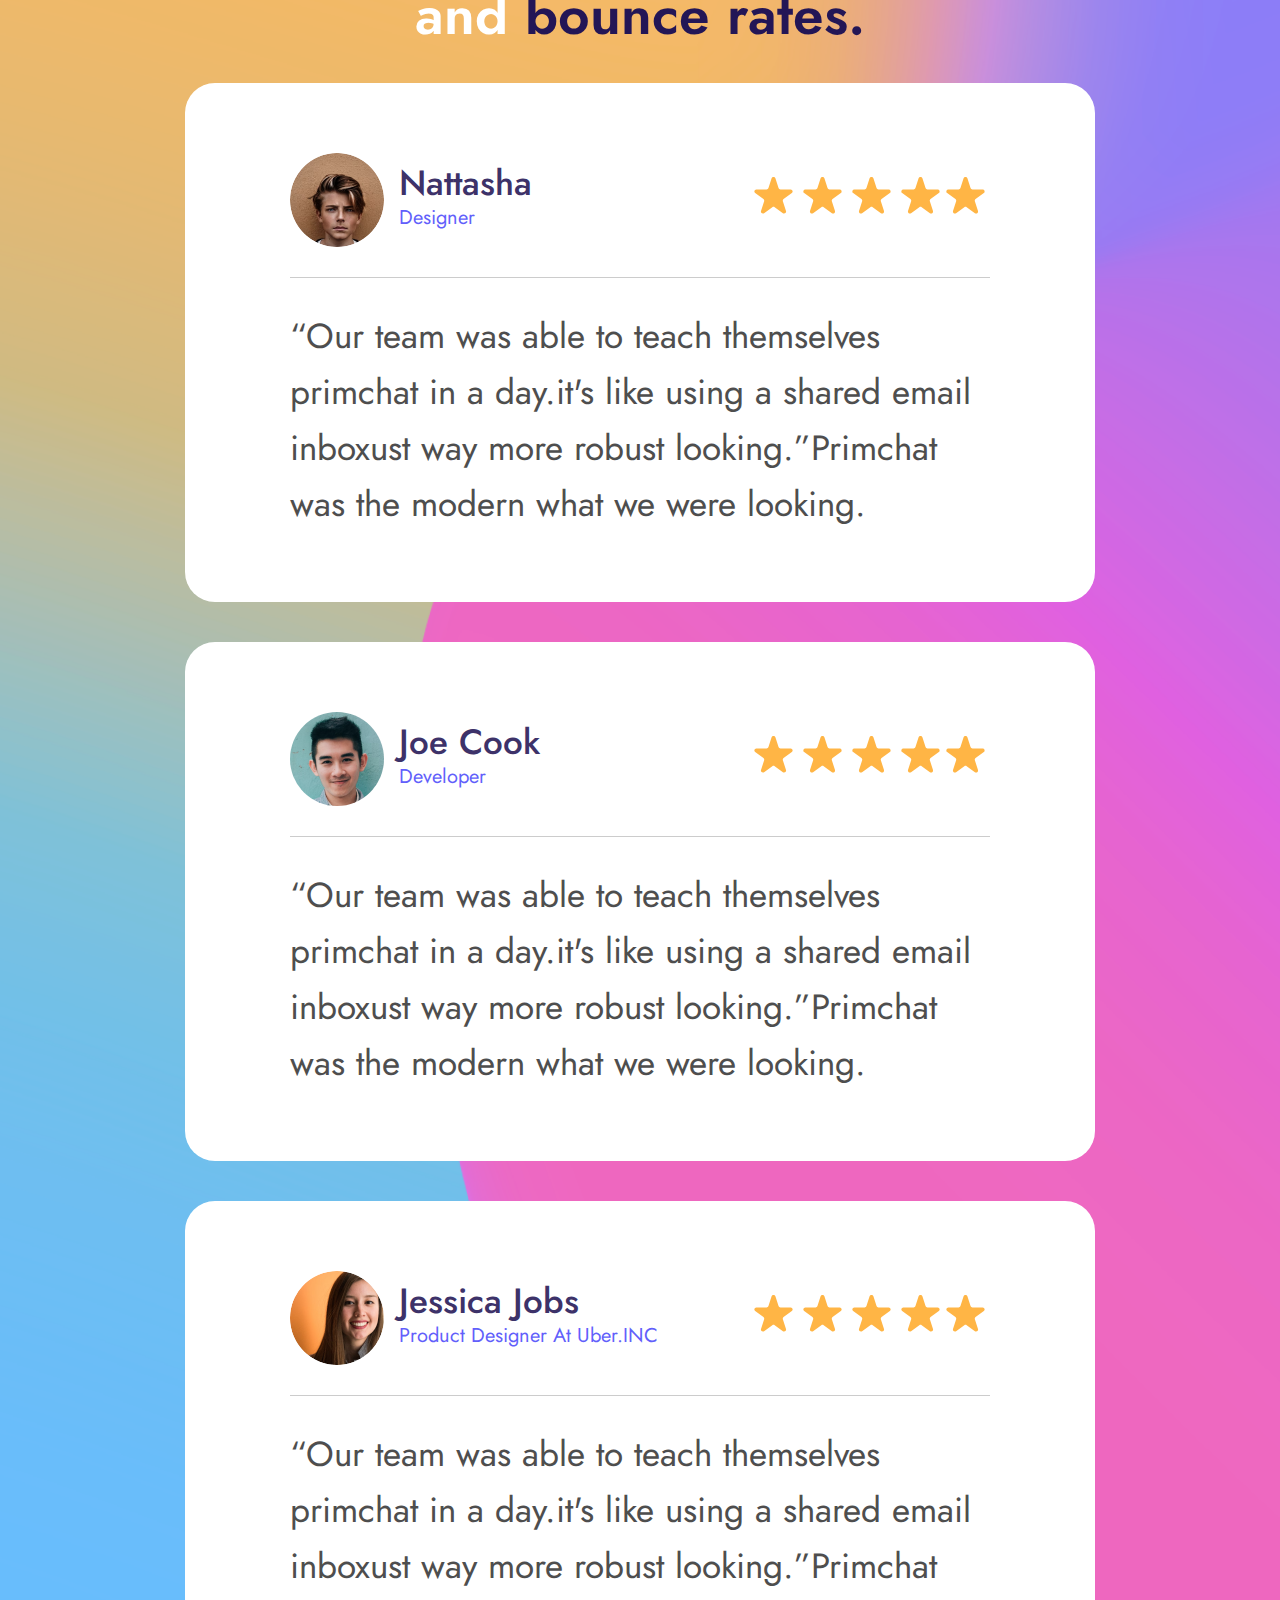
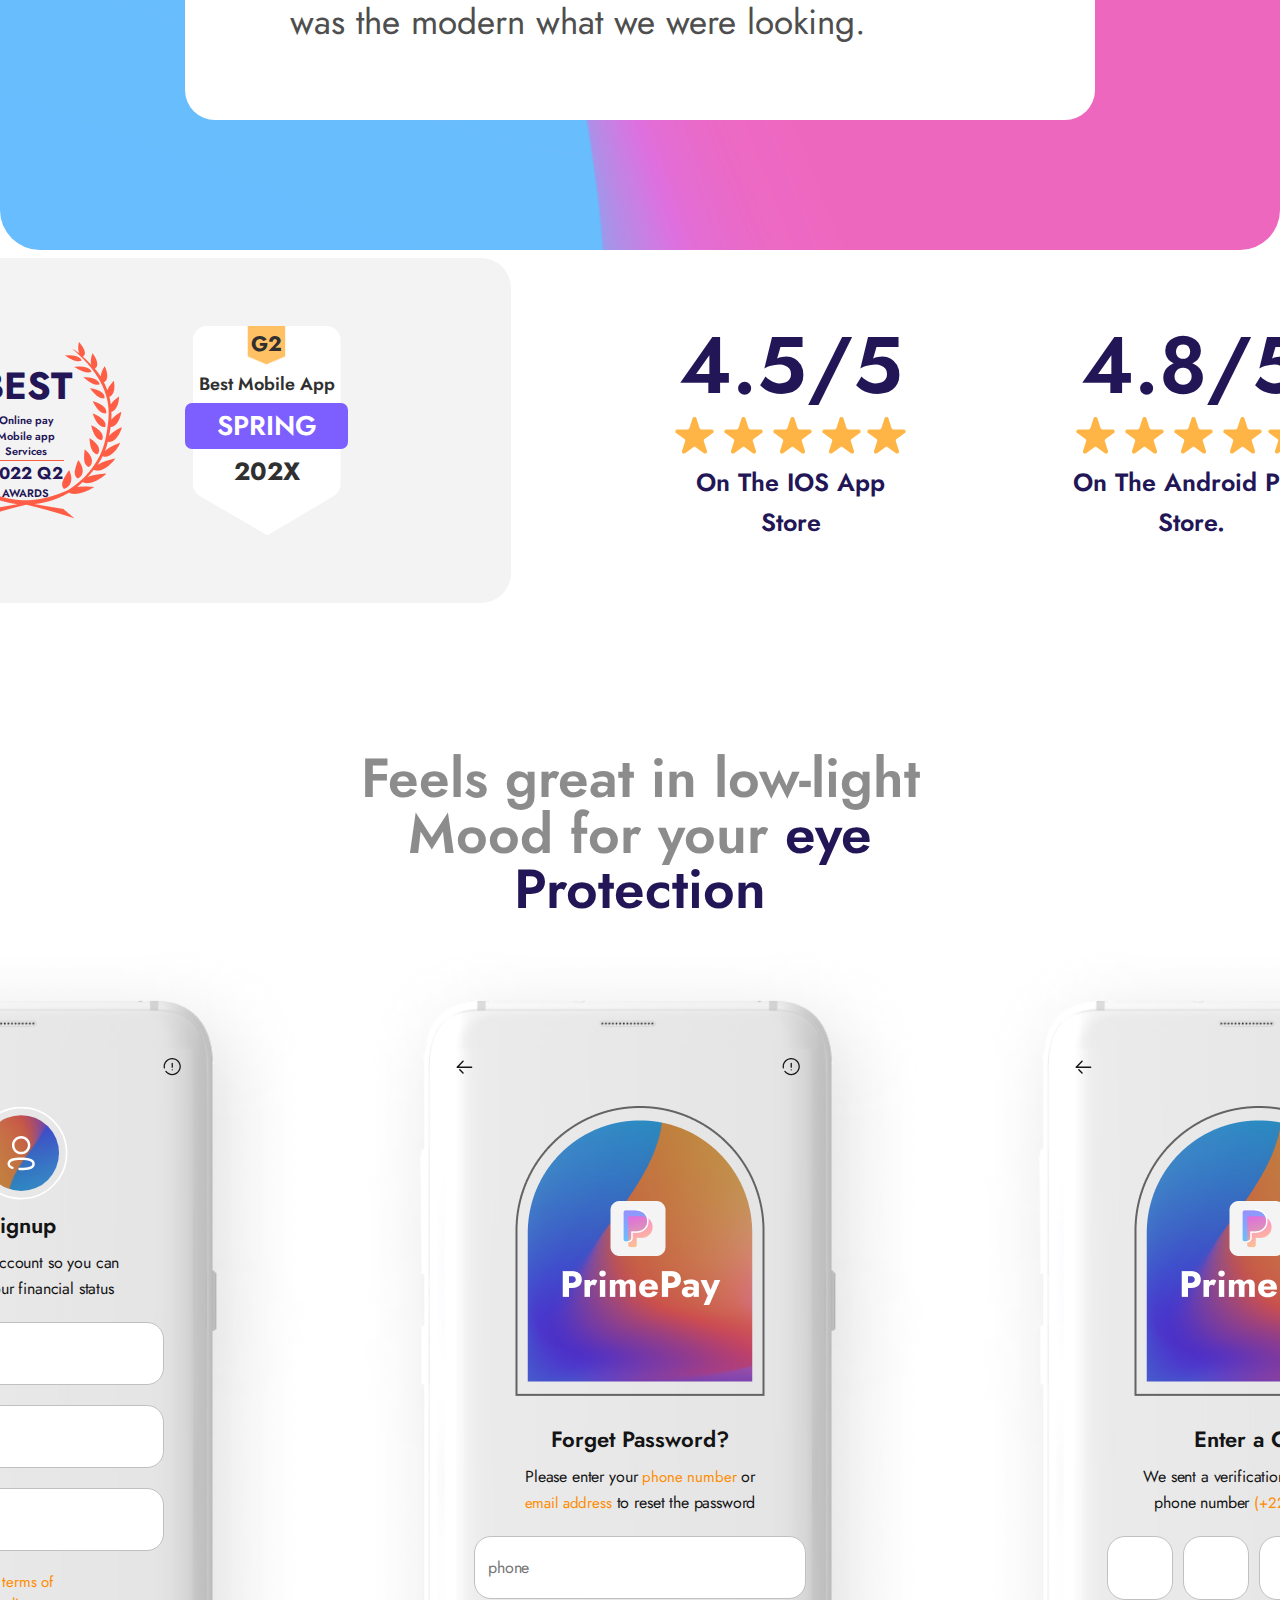
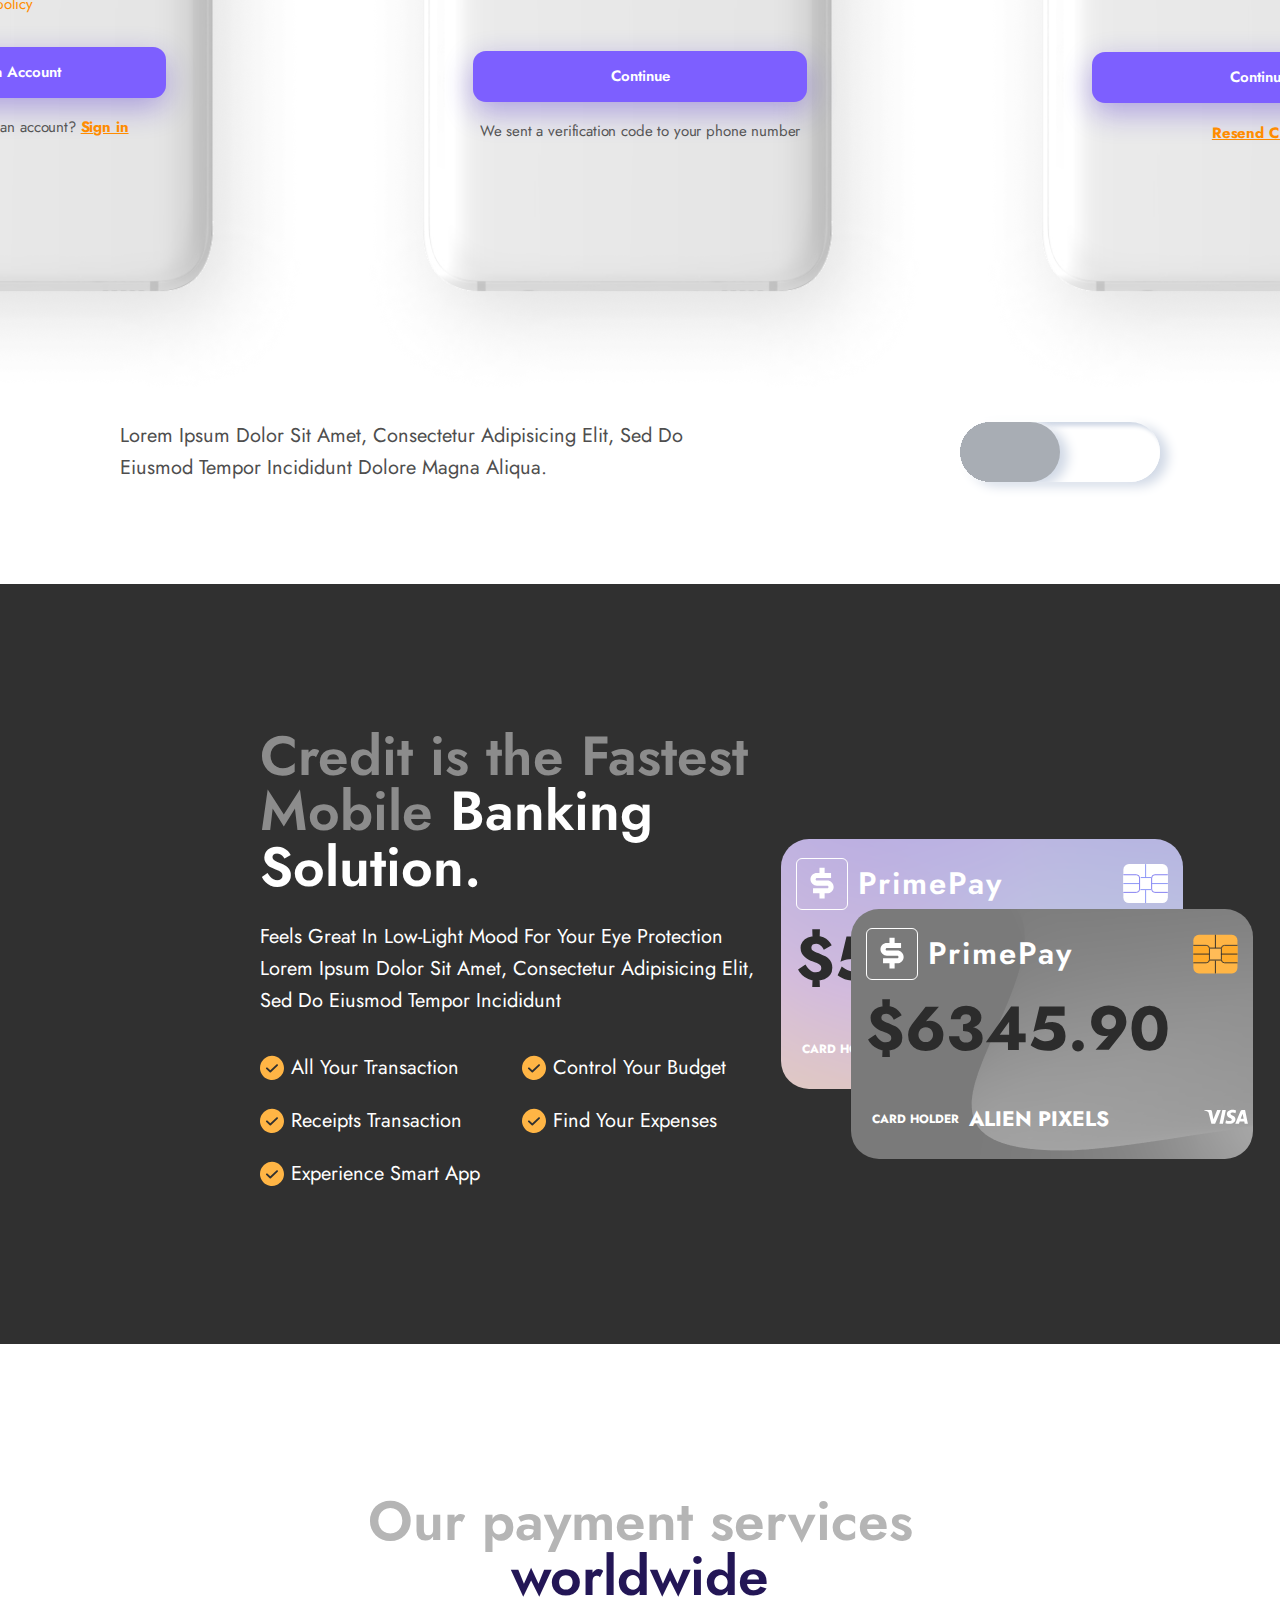
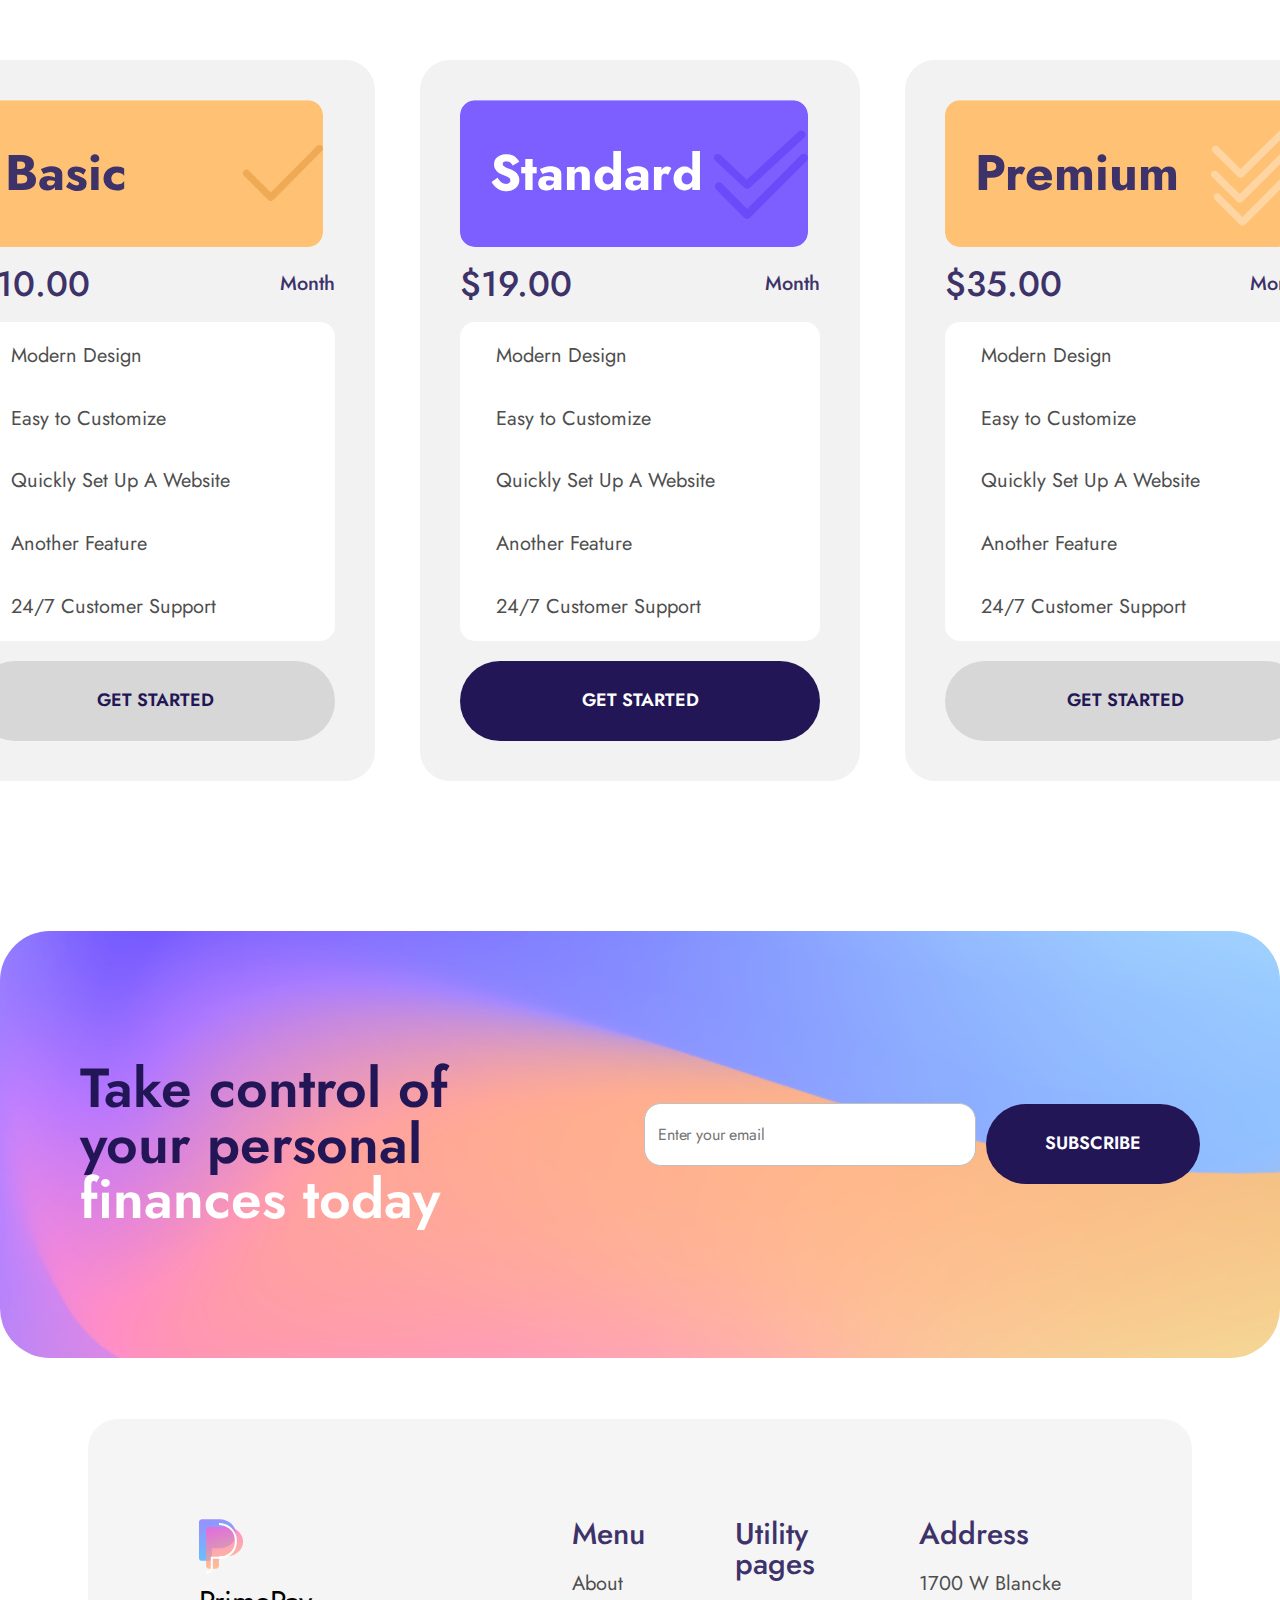
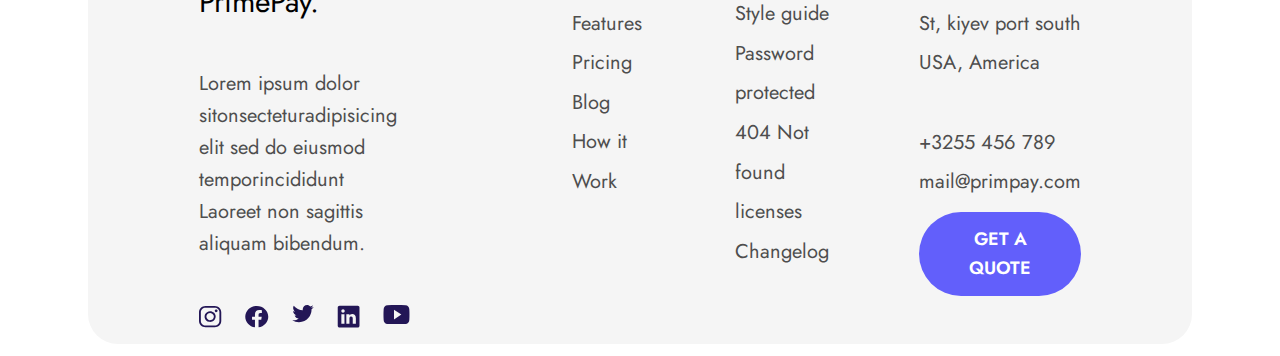
==== commit 21d4d70c: "mobile-primepay" ====
--- a/index.html
+++ b/index.html
@@ -18,15 +18,15 @@
 
 <header-labs></header-labs>
 <div class="navbar">
-    <div class="menu-toggle text_xs" id="mobile-menu" >
+    <div class="menu-toggle text_xs" id="mobile-menu">
         ☰ MENU
     </div>
     <ul class="nav-list" id="nav-list">
         <li><a class="menu-label font-family_inter" href="#">About Us </a></li>
-        <li><a class="menu-label font-family_inter" href="#">Features</a>
+        <li><a class="menu-label font-family_inter" href="protected.html">Features</a>
         </li>
-        <li><a class="menu-label font-family_inter" href="#">Pricing</a></li>
-        <li><a class="menu-label font-family_inter" href="#">Blog</a></li>
+        <li><a class="menu-label font-family_inter" href="blog-single.html">Pricing</a></li>
+        <li><a class="menu-label font-family_inter" href="blog.html">Blog</a></li>
     </ul>
     <p class="text_md text_bold color_primary">PrimePay.</p>
 </div>
--- a/assert/css/default.css
+++ b/assert/css/default.css
@@ -57,7 +57,8 @@
 .row {
     flex-direction: row;
 }
-.margincenter{
+
+.margincenter {
     left: 0;
     right: 0;
     margin: auto;
@@ -65,6 +66,7 @@
     transform: scale(0.7);
 
 }
+
 .between {
     justify-content: space-between;
 }
@@ -88,9 +90,11 @@
 .margin_auto {
     margin: auto;
 }
+
 .max-width_900 {
     max-width: 900px;
 }
+
 .max-width_700 {
     max-width: 700px;
 }
@@ -247,6 +251,17 @@
 
 .width {
     width: 100%
+}
+.navbar{
+    display: none;
+}
+.margincenter1{
+    right: 0;
+    left: 0;
+    margin: auto;
+    width: fit-content;
+    transform: scale(0.75);
+
 }
 
 .max_width_2400 {
--- a/assert/css/stylemobile.css
+++ b/assert/css/stylemobile.css
@@ -193,7 +193,6 @@
     }
 
     .footer {
-
         display: flex;
         flex-direction: column;
         padding: 0;
@@ -247,9 +246,11 @@
     .rating {
         font-size: 30px;
     }
-    .answers{
+
+    .answers {
         margin: auto;
     }
+
     .for-phone {
         font-size: 18px;
     }
@@ -303,6 +304,7 @@
     }
 
     .nav-list {
+
         list-style-type: none;
         padding: 0;
         margin: 0;
@@ -330,10 +332,15 @@
         display: block;
         cursor: pointer;
     }
-    .header{
+
+    .header {
         display: none;
     }
-    .content-bg-fon{
-      width: 100%;
+
+    .content-bg-fon {
+        width: 100%;
+    }
+    .content-bg{
+      margin-bottom: 200px;
     }
 }